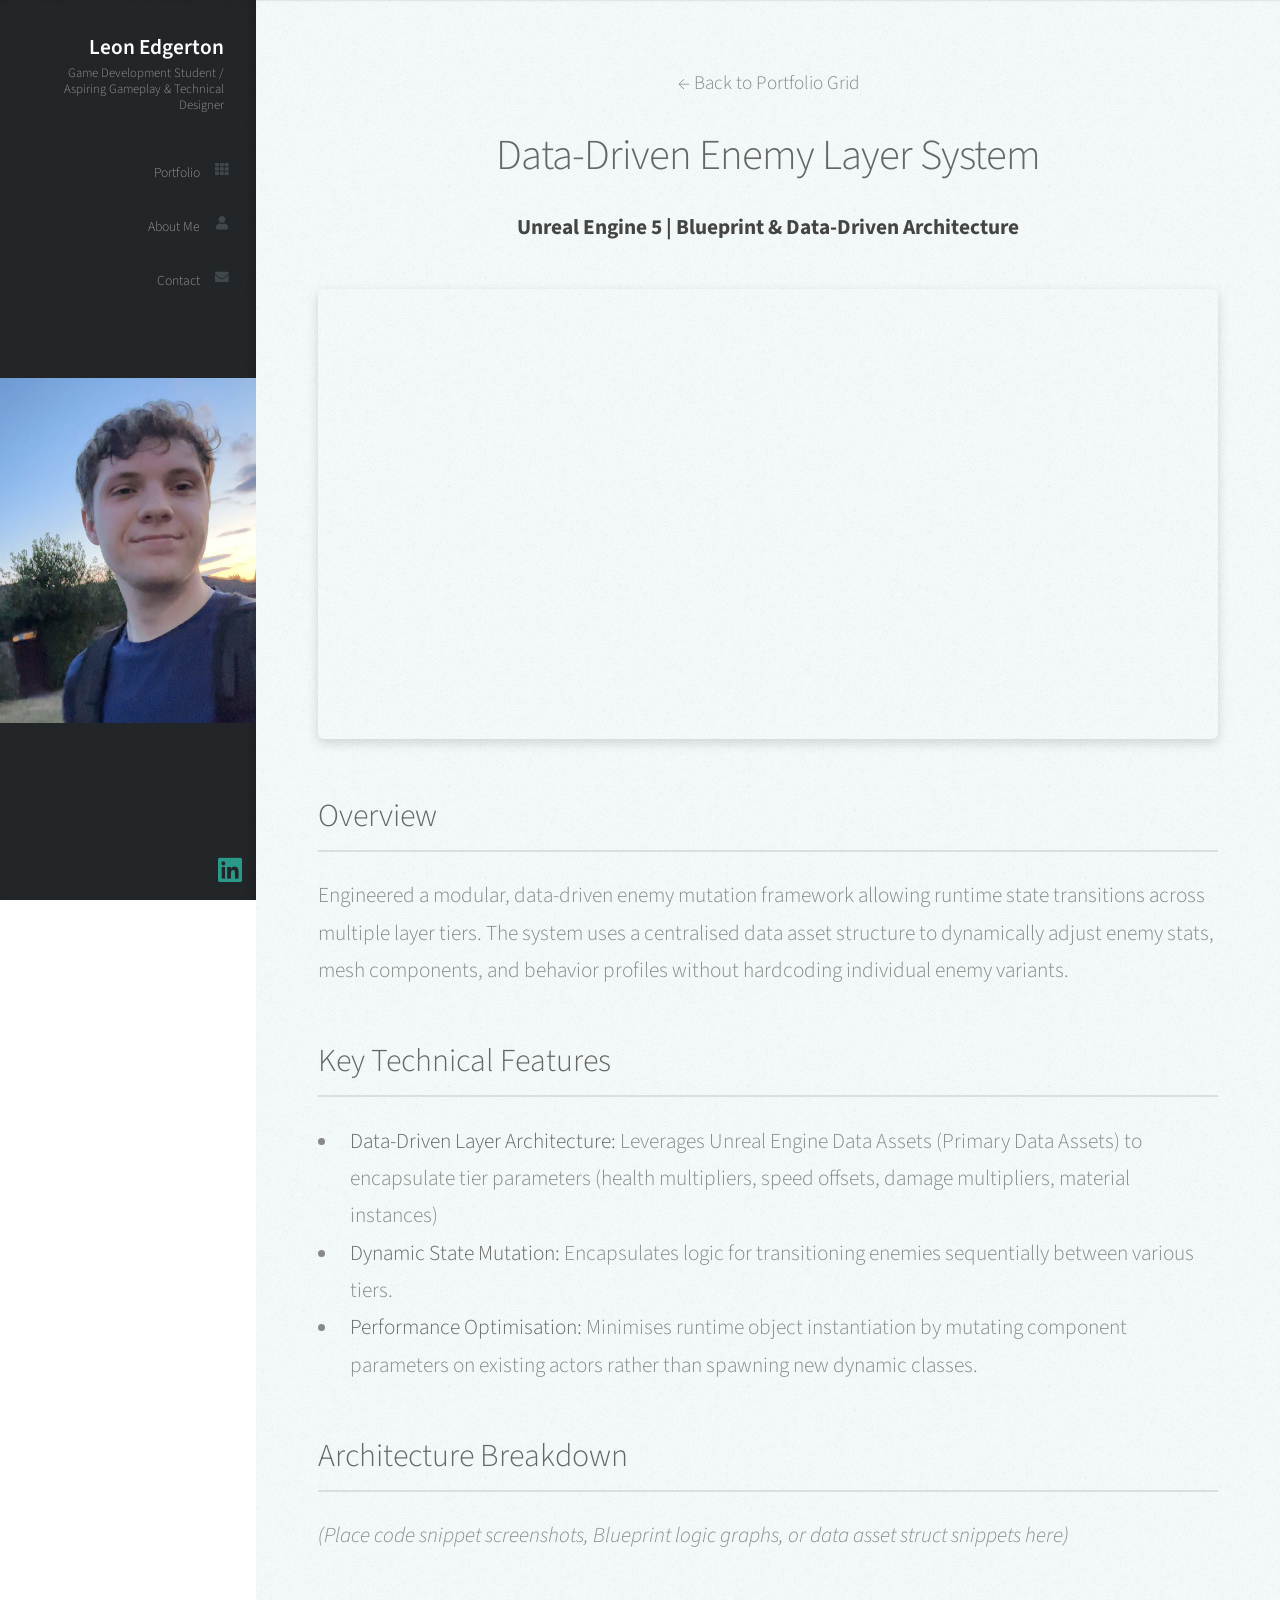
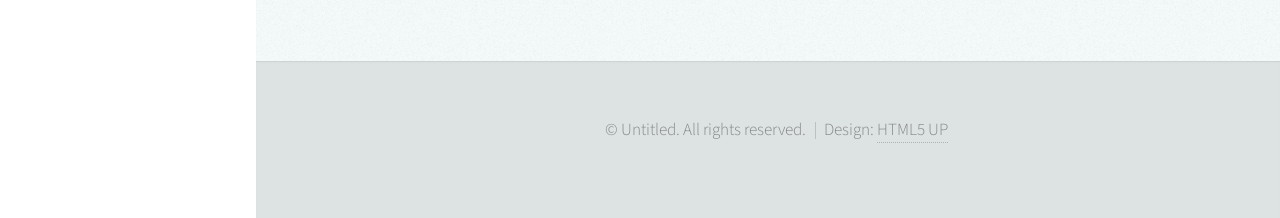
==== enemy-system.html @ e5acfa83 "Added portfolio piece" ====
<!DOCTYPE HTML>
<!-- Prologue by HTML5 UP -->
<html>
	<head>
		<title>Enemy Layer System - Leon Edgerton</title>
		<meta charset="utf-8" />
		<meta name="viewport" content="width=device-width, initial-scale=1, user-scalable=no" />
		<link rel="stylesheet" href="assets/css/main.css" />
	</head>
	<body class="is-preload">

		<!-- Header / Sidebar -->
		<div id="header">
			<div class="top">

				<!-- Logo -->
				<div id="logo">
					<h1 id="title">Leon Edgerton</h1>
					<p>Game Development Student / Aspiring Gameplay & Technical Designer</p>
				</div>

				<!-- Nav -->
				<nav id="nav">
					<ul>
						<li><a href="index.html#portfolio" id="portfolio-link"><span class="icon solid fa-th">Portfolio</span></a></li>
						<li><a href="index.html#about" id="about-link"><span class="icon solid fa-user">About Me</span></a></li>
						<li><a href="index.html#contact" id="contact-link"><span class="icon solid fa-envelope">Contact</span></a></li>
					</ul>
					<div style="text-align: center; margin-top: 70px;">
						<span class="image avatar48">
							<img src="images/pic01.png" alt="" />
						</span>
					</div>
				</nav>

			</div>

			<div class="bottom" style="padding-right: 0.1em !important; padding-bottom: 0.1em !important;">
				<!-- Social Icons -->
				<ul class="icons" style="display: flex !important; justify-content: flex-end !important; align-items: center !important; margin: 0 !important; width: 100% !important;">
					<li><a href="https://www.linkedin.com/in/leon-edgerton-b7a861255/" class="icon brands fa-linkedin" target="_blank" rel="noopener noreferrer" style="font-size: 1.6em !important;">
					<span class="label">LinkedIn</span></a></li>
				</ul>
			</div>
		</div>

		<!-- Main -->
		<div id="main">

			<section class="two" style="padding-top: 3em !important;">
				<div class="container">

					<header>
						<a href="index.html#portfolio" style="border-bottom: none; font-size: 0.9em;">&larr; Back to Portfolio Grid</a>
						<h2 style="margin-top: 0.5em; margin-bottom: 0.2em;">Data-Driven Enemy Layer System</h2>
						<p style="color: #444; font-weight: bold;">Unreal Engine 5 | Blueprint & Data-Driven Architecture</p>
					</header>

					<!-- HERO CLIP / VIDEO SECTION -->
					<div style="width: 100%; max-width: 900px; margin: 0 auto 2.5em auto; border-radius: 6px; overflow: hidden; box-shadow: 0 4px 12px rgba(0,0,0,0.15);">
						<video width="100%" autoplay loop muted playsinline style="display: block;">
							<source src="videos/EnemyLayer.mp4" type="video/mp4">
							Your browser does not support HTML5 video.
						</video>
					</div>

					<!-- TECHNICAL BREAKDOWN GRID -->
					<div style="text-align: left; max-width: 900px; margin: 0 auto;">

						<h3 style="border-bottom: 2px solid #ddd; padding-bottom: 0.3em; margin-bottom: 0.8em;">Overview</h3>
						<p>
							Engineered a modular, data-driven enemy mutation framework allowing runtime state transitions across multiple layer tiers. The system uses a centralised data asset structure to dynamically adjust enemy stats, mesh components, and behavior profiles without hardcoding individual enemy variants.
						</p>

						<h3 style="border-bottom: 2px solid #ddd; padding-bottom: 0.3em; margin-top: 1.5em; margin-bottom: 0.8em;">Key Technical Features</h3>
						<ul>
							<li><strong>Data-Driven Layer Architecture:</strong> Leverages Unreal Engine Data Assets (Primary Data Assets) to encapsulate tier parameters (health multipliers, speed offsets, damage multipliers, material instances)</li>
							<li><strong>Dynamic State Mutation:</strong> Encapsulates logic for transitioning enemies sequentially between various tiers.</li>
							<li><strong>Performance Optimisation:</strong> Minimises runtime object instantiation by mutating component parameters on existing actors rather than spawning new dynamic classes.</li>
						</ul>

						<h3 style="border-bottom: 2px solid #ddd; padding-bottom: 0.3em; margin-top: 1.5em; margin-bottom: 0.8em;">Architecture Breakdown</h3>
						<p>
							<em>(Place code snippet screenshots, Blueprint logic graphs, or data asset struct snippets here)</em>
						</p>

					</div>

				</div>
			</section>

		</div>

		<!-- Footer -->
		<div id="footer">
			<ul class="copyright">
				<li>&copy; Untitled. All rights reserved.</li><li>Design: <a href="http://html5up.net">HTML5 UP</a></li>
			</ul>
		</div>

		<!-- Scripts -->
		<script src="assets/js/jquery.min.js"></script>
		<script src="assets/js/jquery.scrolly.min.js"></script>
		<script src="assets/js/jquery.scrollex.min.js"></script>
		<script src="assets/js/browser.min.js"></script>
		<script src="assets/js/breakpoints.min.js"></script>
		<script src="assets/js/util.js"></script>
		<script src="assets/js/main.js"></script>

	</body>
</html>
---- assets/css/main.css ----
@import url("fontawesome-all.min.css");
@import url("https://fonts.googleapis.com/css?family=Source+Sans+Pro:300,300italic,400,600");

/*
	Prologue by HTML5 UP
	html5up.net | @ajlkn
	Free for personal and commercial use under the CCA 3.0 license (html5up.net/license)
*/

html, body, div, span, applet, object,
iframe, h1, h2, h3, h4, h5, h6, p, blockquote,
pre, a, abbr, acronym, address, big, cite,
code, del, dfn, em, img, ins, kbd, q, s, samp,
small, strike, strong, sub, sup, tt, var, b,
u, i, center, dl, dt, dd, ol, ul, li, fieldset,
form, label, legend, table, caption, tbody,
tfoot, thead, tr, th, td, article, aside,
canvas, details, embed, figure, figcaption,
footer, header, hgroup, menu, nav, output, ruby,
section, summary, time, mark, audio, video {
	margin: 0;
	padding: 0;
	border: 0;
	font-size: 100%;
	font: inherit;
	vertical-align: baseline;}

article, aside, details, figcaption, figure,
footer, header, hgroup, menu, nav, section {
	display: block;}

body {
	line-height: 1;
}

ol, ul {
	list-style: none;
}

blockquote, q {
	quotes: none;
}

	blockquote:before, blockquote:after, q:before, q:after {
		content: '';
		content: none;
	}

table {
	border-collapse: collapse;
	border-spacing: 0;
}

body {
	-webkit-text-size-adjust: none;
}

mark {
	background-color: transparent;
	color: inherit;
}

input::-moz-focus-inner {
	border: 0;
	padding: 0;
}

input, select, textarea {
	-moz-appearance: none;
	-webkit-appearance: none;
	-ms-appearance: none;
	appearance: none;
}

/* Basic */

	html {
		box-sizing: border-box;
	}

	*, *:before, *:after {
		box-sizing: inherit;
	}

	body {
		background: #fff;
		font-family: 'Source Sans Pro', sans-serif;
		font-size: 19pt;
		font-weight: 300;
		line-height: 1.75em;
		color: #888;
	}

		body.is-preload *, body.is-preload *:before, body.is-preload *:after {
			-moz-animation: none !important;
			-webkit-animation: none !important;
			-ms-animation: none !important;
			animation: none !important;
			-moz-transition: none !important;
			-webkit-transition: none !important;
			-ms-transition: none !important;
			transition: none !important;
		}

	input, textarea, select {
		font-family: 'Source Sans Pro', sans-serif;
		font-size: 19pt;
		font-weight: 300;
		line-height: 1.75em;
		color: #888;
	}

	h1, h2, h3, h4, h5, h6 {
		font-weight: 300;
		color: #666;
		line-height: 1.5em;
	}

	h1 a, h2 a, h3 a, h4 a, h5 a, h6 a {
		color: inherit;
		text-decoration: none;
	}

		h1 a strong, h2 a strong, h3 a strong, h4 a strong, h5 a strong, h6 a strong {
			color: #333;
		}

	h2 {
		font-size: 2em;
		letter-spacing: -1px;
	}

		h2.alt {
			color: #888;
		}

			h2.alt strong {
				color: #666;
			}

	h3 {
		font-size: 1.5em;
	}

	header {
		margin: 0 0 2em 0;
	}

		header > p {
			margin: 1em 0 0 0;
		}

	footer {
		margin: 2em 0 0 0;
	}

	strong, b {
		font-weight: 300;
		color: #666;
	}

	em, i {
		font-style: italic;
	}

	a {
		text-decoration: none;
		color: inherit;
		border-bottom: dotted 1px rgba(128, 128, 128, 0.5);
		-moz-transition: color 0.35s ease-in-out, border-bottom-color 0.35s ease-in-out;
		-webkit-transition: color 0.35s ease-in-out, border-bottom-color 0.35s ease-in-out;
		-ms-transition: color 0.35s ease-in-out, border-bottom-color 0.35s ease-in-out;
		transition: color 0.35s ease-in-out, border-bottom-color 0.35s ease-in-out;
		outline: 0;
	}

		a:hover {
			color: #E27689;
			border-bottom-color: rgba(255, 255, 255, 0);
		}

	sub {
		position: relative;
		top: 0.5em;
		font-size: 0.8em;
	}

	sup {
		position: relative;
		top: -0.5em;
		font-size: 0.8em;
	}

	hr {
		border: 0;
		border-top: solid 1px #ddd;
	}

	blockquote {
		border-left: solid 0.5em #ddd;
		padding: 1em 0 1em 2em;
		font-style: italic;
	}

	p, ul, ol, dl, table {
		margin-bottom: 2em;
	}

	br.clear {
		clear: both;
	}

/* Container */

	.container {
		margin: 0 auto;
		max-width: 100%;
		width: 1400px;
	}

		@media screen and (min-width: 961px) and (max-width: 1880px) {

			.container {
				width: 1200px;
			}

		}

		@media screen and (min-width: 961px) and (max-width: 1620px) {

			.container {
				width: 960px;
			}

		}

		@media screen and (min-width: 961px) and (max-width: 1320px) {

			.container {
				width: 100%;
			}

		}

		@media screen and (max-width: 960px) {

			.container {
				width: 100%;
			}

		}

		@media screen and (max-width: 736px) {

			.container {
				width: 100%;
			}

		}

/* Row */

	.row {
		display: flex;
		flex-wrap: wrap;
		box-sizing: border-box;
		align-items: stretch;
	}

		.row > * {
			box-sizing: border-box;
		}

		.row.gtr-uniform > * > :last-child {
			margin-bottom: 0;
		}

		.row.aln-left {
			justify-content: flex-start;
		}

		.row.aln-center {
			justify-content: center;
		}

		.row.aln-right {
			justify-content: flex-end;
		}

		.row.aln-top {
			align-items: flex-start;
		}

		.row.aln-middle {
			align-items: center;
		}

		.row.aln-bottom {
			align-items: flex-end;
		}

		.row > .imp {
			order: -1;
		}

		.row > .col-1 {
			width: 8.33333%;
		}

		.row > .off-1 {
			margin-left: 8.33333%;
		}

		.row > .col-2 {
			width: 16.66667%;
		}

		.row > .off-2 {
			margin-left: 16.66667%;
		}

		.row > .col-3 {
			width: 25%;
		}

		.row > .off-3 {
			margin-left: 25%;
		}

		.row > .col-4 {
			width: 33.33333%;
		}

		.row > .off-4 {
			margin-left: 33.33333%;
		}

		.row > .col-5 {
			width: 41.66667%;
		}

		.row > .off-5 {
			margin-left: 41.66667%;
		}

		.row > .col-6 {
			width: 50%;
		}

		.row > .off-6 {
			margin-left: 50%;
		}

		.row > .col-7 {
			width: 58.33333%;
		}

		.row > .off-7 {
			margin-left: 58.33333%;
		}

		.row > .col-8 {
			width: 66.66667%;
		}

		.row > .off-8 {
			margin-left: 66.66667%;
		}

		.row > .col-9 {
			width: 75%;
		}

		.row > .off-9 {
			margin-left: 75%;
		}

		.row > .col-10 {
			width: 83.33333%;
		}

		.row > .off-10 {
			margin-left: 83.33333%;
		}

		.row > .col-11 {
			width: 91.66667%;
		}

		.row > .off-11 {
			margin-left: 91.66667%;
		}

		.row > .col-12 {
			width: 100%;
		}

		.row > .off-12 {
			margin-left: 100%;
		}

		.row.gtr-0 {
			margin-top: 0px;
			margin-left: 0px;
		}

			.row.gtr-0 > * {
				padding: 0px 0 0 0px;
			}

			.row.gtr-0.gtr-uniform {
				margin-top: 0px;
			}

				.row.gtr-0.gtr-uniform > * {
					padding-top: 0px;
				}

		.row.gtr-25 {
			margin-top: -10px;
			margin-left: -10px;
		}

			.row.gtr-25 > * {
				padding: 10px 0 0 10px;
			}

			.row.gtr-25.gtr-uniform {
				margin-top: -10px;
			}

				.row.gtr-25.gtr-uniform > * {
					padding-top: 10px;
				}

		.row.gtr-50 {
			margin-top: -20px;
			margin-left: -20px;
		}

			.row.gtr-50 > * {
				padding: 20px 0 0 20px;
			}

			.row.gtr-50.gtr-uniform {
				margin-top: -20px;
			}

				.row.gtr-50.gtr-uniform > * {
					padding-top: 20px;
				}

		.row {
			margin-top: -40px;
			margin-left: -40px;
		}

			.row > * {
				padding: 40px 0 0 40px;
			}

			.row.gtr-uniform {
				margin-top: -40px;
			}

				.row.gtr-uniform > * {
					padding-top: 40px;
				}

		.row.gtr-150 {
			margin-top: -60px;
			margin-left: -60px;
		}

			.row.gtr-150 > * {
				padding: 60px 0 0 60px;
			}

			.row.gtr-150.gtr-uniform {
				margin-top: -60px;
			}

				.row.gtr-150.gtr-uniform > * {
					padding-top: 60px;
				}

		.row.gtr-200 {
			margin-top: -80px;
			margin-left: -80px;
		}

			.row.gtr-200 > * {
				padding: 80px 0 0 80px;
			}

			.row.gtr-200.gtr-uniform {
				margin-top: -80px;
			}

				.row.gtr-200.gtr-uniform > * {
					padding-top: 80px;
				}

		@media screen and (min-width: 961px) and (max-width: 1880px) {

			.row {
				display: flex;
				flex-wrap: wrap;
				box-sizing: border-box;
				align-items: stretch;
			}

				.row > * {
					box-sizing: border-box;
				}

				.row.gtr-uniform > * > :last-child {
					margin-bottom: 0;
				}

				.row.aln-left {
					justify-content: flex-start;
				}

				.row.aln-center {
					justify-content: center;
				}

				.row.aln-right {
					justify-content: flex-end;
				}

				.row.aln-top {
					align-items: flex-start;
				}

				.row.aln-middle {
					align-items: center;
				}

				.row.aln-bottom {
					align-items: flex-end;
				}

				.row > .imp-wide {
					order: -1;
				}

				.row > .col-1-wide {
					width: 8.33333%;
				}

				.row > .off-1-wide {
					margin-left: 8.33333%;
				}

				.row > .col-2-wide {
					width: 16.66667%;
				}

				.row > .off-2-wide {
					margin-left: 16.66667%;
				}

				.row > .col-3-wide {
					width: 25%;
				}

				.row > .off-3-wide {
					margin-left: 25%;
				}

				.row > .col-4-wide {
					width: 33.33333%;
				}

				.row > .off-4-wide {
					margin-left: 33.33333%;
				}

				.row > .col-5-wide {
					width: 41.66667%;
				}

				.row > .off-5-wide {
					margin-left: 41.66667%;
				}

				.row > .col-6-wide {
					width: 50%;
				}

				.row > .off-6-wide {
					margin-left: 50%;
				}

				.row > .col-7-wide {
					width: 58.33333%;
				}

				.row > .off-7-wide {
					margin-left: 58.33333%;
				}

				.row > .col-8-wide {
					width: 66.66667%;
				}

				.row > .off-8-wide {
					margin-left: 66.66667%;
				}

				.row > .col-9-wide {
					width: 75%;
				}

				.row > .off-9-wide {
					margin-left: 75%;
				}

				.row > .col-10-wide {
					width: 83.33333%;
				}

				.row > .off-10-wide {
					margin-left: 83.33333%;
				}

				.row > .col-11-wide {
					width: 91.66667%;
				}

				.row > .off-11-wide {
					margin-left: 91.66667%;
				}

				.row > .col-12-wide {
					width: 100%;
				}

				.row > .off-12-wide {
					margin-left: 100%;
				}

				.row.gtr-0 {
					margin-top: 0px;
					margin-left: 0px;
				}

					.row.gtr-0 > * {
						padding: 0px 0 0 0px;
					}

					.row.gtr-0.gtr-uniform {
						margin-top: 0px;
					}

						.row.gtr-0.gtr-uniform > * {
							padding-top: 0px;
						}

				.row.gtr-25 {
					margin-top: -10px;
					margin-left: -10px;
				}

					.row.gtr-25 > * {
						padding: 10px 0 0 10px;
					}

					.row.gtr-25.gtr-uniform {
						margin-top: -10px;
					}

						.row.gtr-25.gtr-uniform > * {
							padding-top: 10px;
						}

				.row.gtr-50 {
					margin-top: -20px;
					margin-left: -20px;
				}

					.row.gtr-50 > * {
						padding: 20px 0 0 20px;
					}

					.row.gtr-50.gtr-uniform {
						margin-top: -20px;
					}

						.row.gtr-50.gtr-uniform > * {
							padding-top: 20px;
						}

				.row {
					margin-top: -40px;
					margin-left: -40px;
				}

					.row > * {
						padding: 40px 0 0 40px;
					}

					.row.gtr-uniform {
						margin-top: -40px;
					}

						.row.gtr-uniform > * {
							padding-top: 40px;
						}

				.row.gtr-150 {
					margin-top: -60px;
					margin-left: -60px;
				}

					.row.gtr-150 > * {
						padding: 60px 0 0 60px;
					}

					.row.gtr-150.gtr-uniform {
						margin-top: -60px;
					}

						.row.gtr-150.gtr-uniform > * {
							padding-top: 60px;
						}

				.row.gtr-200 {
					margin-top: -80px;
					margin-left: -80px;
				}

					.row.gtr-200 > * {
						padding: 80px 0 0 80px;
					}

					.row.gtr-200.gtr-uniform {
						margin-top: -80px;
					}

						.row.gtr-200.gtr-uniform > * {
							padding-top: 80px;
						}

		}

		@media screen and (min-width: 961px) and (max-width: 1620px) {

			.row {
				display: flex;
				flex-wrap: wrap;
				box-sizing: border-box;
				align-items: stretch;
			}

				.row > * {
					box-sizing: border-box;
				}

				.row.gtr-uniform > * > :last-child {
					margin-bottom: 0;
				}

				.row.aln-left {
					justify-content: flex-start;
				}

				.row.aln-center {
					justify-content: center;
				}

				.row.aln-right {
					justify-content: flex-end;
				}

				.row.aln-top {
					align-items: flex-start;
				}

				.row.aln-middle {
					align-items: center;
				}

				.row.aln-bottom {
					align-items: flex-end;
				}

				.row > .imp-normal {
					order: -1;
				}

				.row > .col-1-normal {
					width: 8.33333%;
				}

				.row > .off-1-normal {
					margin-left: 8.33333%;
				}

				.row > .col-2-normal {
					width: 16.66667%;
				}

				.row > .off-2-normal {
					margin-left: 16.66667%;
				}

				.row > .col-3-normal {
					width: 25%;
				}

				.row > .off-3-normal {
					margin-left: 25%;
				}

				.row > .col-4-normal {
					width: 33.33333%;
				}

				.row > .off-4-normal {
					margin-left: 33.33333%;
				}

				.row > .col-5-normal {
					width: 41.66667%;
				}

				.row > .off-5-normal {
					margin-left: 41.66667%;
				}

				.row > .col-6-normal {
					width: 50%;
				}

				.row > .off-6-normal {
					margin-left: 50%;
				}

				.row > .col-7-normal {
					width: 58.33333%;
				}

				.row > .off-7-normal {
					margin-left: 58.33333%;
				}

				.row > .col-8-normal {
					width: 66.66667%;
				}

				.row > .off-8-normal {
					margin-left: 66.66667%;
				}

				.row > .col-9-normal {
					width: 75%;
				}

				.row > .off-9-normal {
					margin-left: 75%;
				}

				.row > .col-10-normal {
					width: 83.33333%;
				}

				.row > .off-10-normal {
					margin-left: 83.33333%;
				}

				.row > .col-11-normal {
					width: 91.66667%;
				}

				.row > .off-11-normal {
					margin-left: 91.66667%;
				}

				.row > .col-12-normal {
					width: 100%;
				}

				.row > .off-12-normal {
					margin-left: 100%;
				}

				.row.gtr-0 {
					margin-top: 0px;
					margin-left: 0px;
				}

					.row.gtr-0 > * {
						padding: 0px 0 0 0px;
					}

					.row.gtr-0.gtr-uniform {
						margin-top: 0px;
					}

						.row.gtr-0.gtr-uniform > * {
							padding-top: 0px;
						}

				.row.gtr-25 {
					margin-top: -10px;
					margin-left: -10px;
				}

					.row.gtr-25 > * {
						padding: 10px 0 0 10px;
					}

					.row.gtr-25.gtr-uniform {
						margin-top: -10px;
					}

						.row.gtr-25.gtr-uniform > * {
							padding-top: 10px;
						}

				.row.gtr-50 {
					margin-top: -20px;
					margin-left: -20px;
				}

					.row.gtr-50 > * {
						padding: 20px 0 0 20px;
					}

					.row.gtr-50.gtr-uniform {
						margin-top: -20px;
					}

						.row.gtr-50.gtr-uniform > * {
							padding-top: 20px;
						}

				.row {
					margin-top: -40px;
					margin-left: -40px;
				}

					.row > * {
						padding: 40px 0 0 40px;
					}

					.row.gtr-uniform {
						margin-top: -40px;
					}

						.row.gtr-uniform > * {
							padding-top: 40px;
						}

				.row.gtr-150 {
					margin-top: -60px;
					margin-left: -60px;
				}

					.row.gtr-150 > * {
						padding: 60px 0 0 60px;
					}

					.row.gtr-150.gtr-uniform {
						margin-top: -60px;
					}

						.row.gtr-150.gtr-uniform > * {
							padding-top: 60px;
						}

				.row.gtr-200 {
					margin-top: -80px;
					margin-left: -80px;
				}

					.row.gtr-200 > * {
						padding: 80px 0 0 80px;
					}

					.row.gtr-200.gtr-uniform {
						margin-top: -80px;
					}

						.row.gtr-200.gtr-uniform > * {
							padding-top: 80px;
						}

		}

		@media screen and (min-width: 961px) and (max-width: 1320px) {

			.row {
				display: flex;
				flex-wrap: wrap;
				box-sizing: border-box;
				align-items: stretch;
			}

				.row > * {
					box-sizing: border-box;
				}

				.row.gtr-uniform > * > :last-child {
					margin-bottom: 0;
				}

				.row.aln-left {
					justify-content: flex-start;
				}

				.row.aln-center {
					justify-content: center;
				}

				.row.aln-right {
					justify-content: flex-end;
				}

				.row.aln-top {
					align-items: flex-start;
				}

				.row.aln-middle {
					align-items: center;
				}

				.row.aln-bottom {
					align-items: flex-end;
				}

				.row > .imp-narrow {
					order: -1;
				}

				.row > .col-1-narrow {
					width: 8.33333%;
				}

				.row > .off-1-narrow {
					margin-left: 8.33333%;
				}

				.row > .col-2-narrow {
					width: 16.66667%;
				}

				.row > .off-2-narrow {
					margin-left: 16.66667%;
				}

				.row > .col-3-narrow {
					width: 25%;
				}

				.row > .off-3-narrow {
					margin-left: 25%;
				}

				.row > .col-4-narrow {
					width: 33.33333%;
				}

				.row > .off-4-narrow {
					margin-left: 33.33333%;
				}

				.row > .col-5-narrow {
					width: 41.66667%;
				}

				.row > .off-5-narrow {
					margin-left: 41.66667%;
				}

				.row > .col-6-narrow {
					width: 50%;
				}

				.row > .off-6-narrow {
					margin-left: 50%;
				}

				.row > .col-7-narrow {
					width: 58.33333%;
				}

				.row > .off-7-narrow {
					margin-left: 58.33333%;
				}

				.row > .col-8-narrow {
					width: 66.66667%;
				}

				.row > .off-8-narrow {
					margin-left: 66.66667%;
				}

				.row > .col-9-narrow {
					width: 75%;
				}

				.row > .off-9-narrow {
					margin-left: 75%;
				}

				.row > .col-10-narrow {
					width: 83.33333%;
				}

				.row > .off-10-narrow {
					margin-left: 83.33333%;
				}

				.row > .col-11-narrow {
					width: 91.66667%;
				}

				.row > .off-11-narrow {
					margin-left: 91.66667%;
				}

				.row > .col-12-narrow {
					width: 100%;
				}

				.row > .off-12-narrow {
					margin-left: 100%;
				}

				.row.gtr-0 {
					margin-top: 0px;
					margin-left: 0px;
				}

					.row.gtr-0 > * {
						padding: 0px 0 0 0px;
					}

					.row.gtr-0.gtr-uniform {
						margin-top: 0px;
					}

						.row.gtr-0.gtr-uniform > * {
							padding-top: 0px;
						}

				.row.gtr-25 {
					margin-top: -5px;
					margin-left: -5px;
				}

					.row.gtr-25 > * {
						padding: 5px 0 0 5px;
					}

					.row.gtr-25.gtr-uniform {
						margin-top: -5px;
					}

						.row.gtr-25.gtr-uniform > * {
							padding-top: 5px;
						}

				.row.gtr-50 {
					margin-top: -10px;
					margin-left: -10px;
				}

					.row.gtr-50 > * {
						padding: 10px 0 0 10px;
					}

					.row.gtr-50.gtr-uniform {
						margin-top: -10px;
					}

						.row.gtr-50.gtr-uniform > * {
							padding-top: 10px;
						}

				.row {
					margin-top: -20px;
					margin-left: -20px;
				}

					.row > * {
						padding: 20px 0 0 20px;
					}

					.row.gtr-uniform {
						margin-top: -20px;
					}

						.row.gtr-uniform > * {
							padding-top: 20px;
						}

				.row.gtr-150 {
					margin-top: -30px;
					margin-left: -30px;
				}

					.row.gtr-150 > * {
						padding: 30px 0 0 30px;
					}

					.row.gtr-150.gtr-uniform {
						margin-top: -30px;
					}

						.row.gtr-150.gtr-uniform > * {
							padding-top: 30px;
						}

				.row.gtr-200 {
					margin-top: -40px;
					margin-left: -40px;
				}

					.row.gtr-200 > * {
						padding: 40px 0 0 40px;
					}

					.row.gtr-200.gtr-uniform {
						margin-top: -40px;
					}

						.row.gtr-200.gtr-uniform > * {
							padding-top: 40px;
						}

		}

		@media screen and (max-width: 960px) {

			.row {
				display: flex;
				flex-wrap: wrap;
				box-sizing: border-box;
				align-items: stretch;
			}

				.row > * {
					box-sizing: border-box;
				}

				.row.gtr-uniform > * > :last-child {
					margin-bottom: 0;
				}

				.row.aln-left {
					justify-content: flex-start;
				}

				.row.aln-center {
					justify-content: center;
				}

				.row.aln-right {
					justify-content: flex-end;
				}

				.row.aln-top {
					align-items: flex-start;
				}

				.row.aln-middle {
					align-items: center;
				}

				.row.aln-bottom {
					align-items: flex-end;
				}

				.row > .imp-narrower {
					order: -1;
				}

				.row > .col-1-narrower {
					width: 8.33333%;
				}

				.row > .off-1-narrower {
					margin-left: 8.33333%;
				}

				.row > .col-2-narrower {
					width: 16.66667%;
				}

				.row > .off-2-narrower {
					margin-left: 16.66667%;
				}

				.row > .col-3-narrower {
					width: 25%;
				}

				.row > .off-3-narrower {
					margin-left: 25%;
				}

				.row > .col-4-narrower {
					width: 33.33333%;
				}

				.row > .off-4-narrower {
					margin-left: 33.33333%;
				}

				.row > .col-5-narrower {
					width: 41.66667%;
				}

				.row > .off-5-narrower {
					margin-left: 41.66667%;
				}

				.row > .col-6-narrower {
					width: 50%;
				}

				.row > .off-6-narrower {
					margin-left: 50%;
				}

				.row > .col-7-narrower {
					width: 58.33333%;
				}

				.row > .off-7-narrower {
					margin-left: 58.33333%;
				}

				.row > .col-8-narrower {
					width: 66.66667%;
				}

				.row > .off-8-narrower {
					margin-left: 66.66667%;
				}

				.row > .col-9-narrower {
					width: 75%;
				}

				.row > .off-9-narrower {
					margin-left: 75%;
				}

				.row > .col-10-narrower {
					width: 83.33333%;
				}

				.row > .off-10-narrower {
					margin-left: 83.33333%;
				}

				.row > .col-11-narrower {
					width: 91.66667%;
				}

				.row > .off-11-narrower {
					margin-left: 91.66667%;
				}

				.row > .col-12-narrower {
					width: 100%;
				}

				.row > .off-12-narrower {
					margin-left: 100%;
				}

				.row.gtr-0 {
					margin-top: 0px;
					margin-left: 0px;
				}

					.row.gtr-0 > * {
						padding: 0px 0 0 0px;
					}

					.row.gtr-0.gtr-uniform {
						margin-top: 0px;
					}

						.row.gtr-0.gtr-uniform > * {
							padding-top: 0px;
						}

				.row.gtr-25 {
					margin-top: -5px;
					margin-left: -5px;
				}

					.row.gtr-25 > * {
						padding: 5px 0 0 5px;
					}

					.row.gtr-25.gtr-uniform {
						margin-top: -5px;
					}

						.row.gtr-25.gtr-uniform > * {
							padding-top: 5px;
						}

				.row.gtr-50 {
					margin-top: -10px;
					margin-left: -10px;
				}

					.row.gtr-50 > * {
						padding: 10px 0 0 10px;
					}

					.row.gtr-50.gtr-uniform {
						margin-top: -10px;
					}

						.row.gtr-50.gtr-uniform > * {
							padding-top: 10px;
						}

				.row {
					margin-top: -20px;
					margin-left: -20px;
				}

					.row > * {
						padding: 20px 0 0 20px;
					}

					.row.gtr-uniform {
						margin-top: -20px;
					}

						.row.gtr-uniform > * {
							padding-top: 20px;
						}

				.row.gtr-150 {
					margin-top: -30px;
					margin-left: -30px;
				}

					.row.gtr-150 > * {
						padding: 30px 0 0 30px;
					}

					.row.gtr-150.gtr-uniform {
						margin-top: -30px;
					}

						.row.gtr-150.gtr-uniform > * {
							padding-top: 30px;
						}

				.row.gtr-200 {
					margin-top: -40px;
					margin-left: -40px;
				}

					.row.gtr-200 > * {
						padding: 40px 0 0 40px;
					}

					.row.gtr-200.gtr-uniform {
						margin-top: -40px;
					}

						.row.gtr-200.gtr-uniform > * {
							padding-top: 40px;
						}

		}

		@media screen and (max-width: 736px) {

			.row {
				display: flex;
				flex-wrap: wrap;
				box-sizing: border-box;
				align-items: stretch;
			}

				.row > * {
					box-sizing: border-box;
				}

				.row.gtr-uniform > * > :last-child {
					margin-bottom: 0;
				}

				.row.aln-left {
					justify-content: flex-start;
				}

				.row.aln-center {
					justify-content: center;
				}

				.row.aln-right {
					justify-content: flex-end;
				}

				.row.aln-top {
					align-items: flex-start;
				}

				.row.aln-middle {
					align-items: center;
				}

				.row.aln-bottom {
					align-items: flex-end;
				}

				.row > .imp-mobile {
					order: -1;
				}

				.row > .col-1-mobile {
					width: 8.33333%;
				}

				.row > .off-1-mobile {
					margin-left: 8.33333%;
				}

				.row > .col-2-mobile {
					width: 16.66667%;
				}

				.row > .off-2-mobile {
					margin-left: 16.66667%;
				}

				.row > .col-3-mobile {
					width: 25%;
				}

				.row > .off-3-mobile {
					margin-left: 25%;
				}

				.row > .col-4-mobile {
					width: 33.33333%;
				}

				.row > .off-4-mobile {
					margin-left: 33.33333%;
				}

				.row > .col-5-mobile {
					width: 41.66667%;
				}

				.row > .off-5-mobile {
					margin-left: 41.66667%;
				}

				.row > .col-6-mobile {
					width: 50%;
				}

				.row > .off-6-mobile {
					margin-left: 50%;
				}

				.row > .col-7-mobile {
					width: 58.33333%;
				}

				.row > .off-7-mobile {
					margin-left: 58.33333%;
				}

				.row > .col-8-mobile {
					width: 66.66667%;
				}

				.row > .off-8-mobile {
					margin-left: 66.66667%;
				}

				.row > .col-9-mobile {
					width: 75%;
				}

				.row > .off-9-mobile {
					margin-left: 75%;
				}

				.row > .col-10-mobile {
					width: 83.33333%;
				}

				.row > .off-10-mobile {
					margin-left: 83.33333%;
				}

				.row > .col-11-mobile {
					width: 91.66667%;
				}

				.row > .off-11-mobile {
					margin-left: 91.66667%;
				}

				.row > .col-12-mobile {
					width: 100%;
				}

				.row > .off-12-mobile {
					margin-left: 100%;
				}

				.row.gtr-0 {
					margin-top: 0px;
					margin-left: 0px;
				}

					.row.gtr-0 > * {
						padding: 0px 0 0 0px;
					}

					.row.gtr-0.gtr-uniform {
						margin-top: 0px;
					}

						.row.gtr-0.gtr-uniform > * {
							padding-top: 0px;
						}

				.row.gtr-25 {
					margin-top: -5px;
					margin-left: -5px;
				}

					.row.gtr-25 > * {
						padding: 5px 0 0 5px;
					}

					.row.gtr-25.gtr-uniform {
						margin-top: -5px;
					}

						.row.gtr-25.gtr-uniform > * {
							padding-top: 5px;
						}

				.row.gtr-50 {
					margin-top: -10px;
					margin-left: -10px;
				}

					.row.gtr-50 > * {
						padding: 10px 0 0 10px;
					}

					.row.gtr-50.gtr-uniform {
						margin-top: -10px;
					}

						.row.gtr-50.gtr-uniform > * {
							padding-top: 10px;
						}

				.row {
					margin-top: -20px;
					margin-left: -20px;
				}

					.row > * {
						padding: 20px 0 0 20px;
					}

					.row.gtr-uniform {
						margin-top: -20px;
					}

						.row.gtr-uniform > * {
							padding-top: 20px;
						}

				.row.gtr-150 {
					margin-top: -30px;
					margin-left: -30px;
				}

					.row.gtr-150 > * {
						padding: 30px 0 0 30px;
					}

					.row.gtr-150.gtr-uniform {
						margin-top: -30px;
					}

						.row.gtr-150.gtr-uniform > * {
							padding-top: 30px;
						}

				.row.gtr-200 {
					margin-top: -40px;
					margin-left: -40px;
				}

					.row.gtr-200 > * {
						padding: 40px 0 0 40px;
					}

					.row.gtr-200.gtr-uniform {
						margin-top: -40px;
					}

						.row.gtr-200.gtr-uniform > * {
							padding-top: 40px;
						}

		}

/* Sections/Article */

	section, article {
		margin-bottom: 3em;
	}

		section > :last-child,
		section > .container, section:last-child, article > :last-child,
		article > .container, article:last-child {
			margin-bottom: 0;
		}

		.row > section, .row > article {
			margin-bottom: 0;
		}

/* Image */

	.image {
		display: inline-block;
		border: 0;
	}

		.image img {
			display: block;
			width: 100%;
		}

		.image.avatar48 {
			width: 300px;
			height: 345px;
			background: #f00;
		}

			.image.avatar48 img {
				width: 300px;
				height: 345px;
			}

		.image.fit {
			display: block;
			width: 100%;
		}

		.image.featured {
			display: block;
			width: 100%;
			margin: 0 0 2em 0;
		}

		.image.left {
			float: left;
			margin: 0 2em 2em 0;
		}

		.image.centered {
			display: block;
			margin: 0 0 2em 0;
		}

			.image.centered img {
				margin: 0 auto;
				width: auto;
			}

/* List */

	ul {
		list-style: disc;
		padding-left: 1em;
	}

		ul li {
			padding-left: 0.5em;
		}

	ol {
		list-style: decimal;
		padding-left: 1.25em;
	}

		ol li {
			padding-left: 0.25em;
		}

/* Icons */

	ul.icons {
		cursor: default;
		list-style: none;
		padding-left: 0;
	}

		ul.icons li {
			display: inline-block;
			padding-left: 0;
		}

		ul.icons a {
			display: inline-block;
			width: 2em;
			height: 2em;
			line-height: 2em;
			text-align: center;
			border: 0;
		}

/* Form */

	form label {
		display: block;
		text-align: left;
		margin-bottom: 0.5em;
	}

	form input[type="text"],
	form input[type="email"],
	form input[type="password"],
	form select,
	form textarea {
		position: relative;
		-webkit-appearance: none;
		display: block;
		border: 0;
		outline: 0;
		background: #fff;
		background: rgba(255, 255, 255, 0.75);
		width: 100%;
		border-radius: 0.35em;
		padding: 0.75em 1em 0.75em 1em;
		box-shadow: inset 0 0.1em 0.1em 0 rgba(0, 0, 0, 0.05);
		border: solid 1px rgba(0, 0, 0, 0.15);
		-moz-transition: all 0.35s ease-in-out;
		-webkit-transition: all 0.35s ease-in-out;
		-ms-transition: all 0.35s ease-in-out;
		transition: all 0.35s ease-in-out;
	}

		form input[type="text"]:focus,
		form input[type="email"]:focus,
		form input[type="password"]:focus,
		form select:focus,
		form textarea:focus {
			box-shadow: 0 0 2px 1px #8ebebc;
			background: #fff;
		}

	form input[type="text"],
	form input[type="email"],
	form input[type="password"],
	form select {
		line-height: 1.25em;
	}

	form textarea {
		min-height: 14em;
	}

	form ::-webkit-input-placeholder {
		color: #555 !important;
	}

	form :-moz-placeholder {
		color: #555 !important;
	}

	form ::-moz-placeholder {
		color: #555 !important;
	}

	form :-ms-input-placeholder {
		color: #555 !important;
	}

	form ::-moz-focus-inner {
		border: 0;
	}

/* Table */

	table {
		width: 100%;
		text-align: left;
	}

		table tbody tr:nth-child(2n+2) {
			background: #f4f4f4;
		}

		table td {
			padding: 0.5em 1em 0.5em 1em;
		}

		table th {
			text-align: left;
			padding: 0.5em 1em 0.5em 1em;
			color: #fff;
			background: #222729 url("images/overlay.png");
		}

		table thead {
			background: #444;
			color: #fff;
		}

		table tfoot {
			background: #eee;
		}

/* Button */

	input[type="button"],
	input[type="submit"],
	input[type="reset"],
	button,
	.button {
		position: relative;
		display: inline-block;
		border-radius: 0.35em;
		color: #fff !important;
		text-decoration: none;
		padding: 0.75em 2.5em 0.75em 2.5em;
		background-color: #8ebebc;
		border: 0;
		cursor: pointer;
		background-image: -moz-linear-gradient(top, rgba(0, 0, 0, 0), rgba(0, 0, 0, 0.15)), url("images/overlay.png");
		background-image: -webkit-linear-gradient(top, rgba(0, 0, 0, 0), rgba(0, 0, 0, 0.15)), url("images/overlay.png");
		background-image: -ms-linear-gradient(top, rgba(0, 0, 0, 0), rgba(0, 0, 0, 0.15)), url("images/overlay.png");
		background-image: linear-gradient(top, rgba(0, 0, 0, 0), rgba(0, 0, 0, 0.15)), url("images/overlay.png");
		-moz-transition: background-color 0.35s ease-in-out;
		-webkit-transition: background-color 0.35s ease-in-out;
		-ms-transition: background-color 0.35s ease-in-out;
		transition: background-color 0.35s ease-in-out;
	}

		input[type="button"]:hover,
		input[type="submit"]:hover,
		input[type="reset"]:hover,
		button:hover,
		.button:hover {
			background-color: #9ececc;
		}

		input[type="button"]:active,
		input[type="submit"]:active,
		input[type="reset"]:active,
		button:active,
		.button:active {
			background-color: #7eaeac;
		}

/* Item */

	.item {
		box-shadow: 0 0.05em 0.15em 0 rgba(0, 0, 0, 0.05);
		margin-bottom: 40px;
	}

		.item header {
			background: #fff;
			margin: 0;
			padding: 1em 0 1em 0;
			font-size: 0.8em;
		}

			.item header h3 {
				font-size: 1em;
			}

/* Icons */

	.icon {
		text-decoration: none;
		text-decoration: none;
	}

		.icon:before {
			-moz-osx-font-smoothing: grayscale;
			-webkit-font-smoothing: antialiased;
			display: inline-block;
			font-style: normal;
			font-variant: normal;
			text-rendering: auto;
			line-height: 1;
			text-transform: none !important;
			font-family: 'Font Awesome 5 Free';
			font-weight: 400;
		}

		.icon:before {
			line-height: inherit;
		}

		.icon > .label {
			display: none;
		}

		.icon.solid:before {
			font-weight: 900;
		}

		.icon.brands:before {
			font-family: 'Font Awesome 5 Brands';
		}

/* Header */

	#header {
		display: -moz-flex;
		display: -webkit-flex;
		display: -ms-flex;
		display: flex;
		-moz-flex-direction: column;
		-webkit-flex-direction: column;
		-ms-flex-direction: column;
		flex-direction: column;
		-moz-justify-content: space-between;
		-webkit-justify-content: space-between;
		-ms-justify-content: space-between;
		justify-content: space-between;
		background: #222629 url("images/overlay.png");
		box-shadow: inset -0.25em 0 0.25em 0 rgba(0, 0, 0, 0.1);
		color: #fff;
		height: 100%;
		left: 0;
		overflow-y: auto;
		position: fixed;
		text-align: right;
		top: 0;
		width: 375px;
	}

		#header .top {
			-moz-flex-grow: 1;
			-webkit-flex-grow: 1;
			-ms-flex-grow: 1;
			flex-grow: 1;
		}

		#header .bottom {
			-moz-flex-shrink: 0;
			-webkit-flex-shrink: 0;
			-ms-flex-shrink: 0;
			flex-shrink: 0;
			padding: 1.5em 0 0.75em 0;
		}

			#header .bottom > :last-child {
				margin-bottom: 0;
			}

		#header .icons {
			font-size: 0.8em;
			text-align: center;
		}

			#header .icons a {
				color: #2b998a;
				-moz-transition: color 0.35s ease-in-out;
				-webkit-transition: color 0.35s ease-in-out;
				-ms-transition: color 0.35s ease-in-out;
				transition: color 0.35s ease-in-out;
			}

				#header .icons a:hover {
					color: #fff;
				}

	#logo {
		position: relative;
		margin: 1.75em 1.5em 1.5em 1.5em;
		min-height: 48px;
		cursor: default;
	}

		#logo h1 {
			position: relative;
			color: #fff;
			font-weight: 600;
			font-size: 1em;
			line-height: 1em;
		}

		#logo p {
			position: relative;
			display: block;
			font-size: 0.6em;
			color: rgba(255, 255, 255, 0.5);
			line-height: 1.25em;
			margin: 0.5em 0 0 0;
		}

		#logo .image {
			position: absolute;
			left: 0;
			top: 0;
		}

	#nav ul {
		list-style: none;
		padding-left: 0;
		margin-bottom: 0;
	}

		#nav ul li {
			padding-left: 0;
		}

			#nav ul li a {
				display: block;
				padding: 0.5em 1.5em 0.5em 1.5em;
				color: rgba(255, 255, 255, 0.5);
				text-decoration: none;
				outline: 0;
				border: 0;
				-moz-transition: none;
				-webkit-transition: none;
				-ms-transition: none;
				transition: none;
			}

				#nav ul li a span {
					position: relative;
					display: block;
					font-size: 0.8em;
				}

					#nav ul li a span:before {
						position: absolute;
						left: 0;
						color: #41484c;
						text-align: center;
						width: 1.25em;
						line-height: 1.75em;
					}

				#nav ul li a.active {
					background: rgba(0, 0, 0, 0.15);
					box-shadow: inset 0 0 0.25em 0 rgba(0, 0, 0, 0.125);
					color: #fff;
				}

					#nav ul li a.active span:before {
						color: #2b998a;
					}

/* Footer */

	#footer {
		margin-left: 375px;
		text-align: center;
		background-color: #dce3e2;
		padding: 3em 0 4em 0;
		box-shadow: inset 0 1px 0 0 rgba(0, 0, 0, 0.05), inset 0 0.1em 0.1em 0 rgba(0, 0, 0, 0.025);
		font-size: 0.8em;
	}

		#footer .copyright {
			cursor: default;
			margin: 0;
		}

			#footer .copyright li {
				display: inline-block;
				line-height: 1em;
				border-left: solid 1px rgba(128, 128, 128, 0.35);
				padding: 0 0 0 0.5em;
				margin: 0 0 0 0.5em;
			}

				#footer .copyright li:first-child {
					border-left: 0;
					padding-left: 0;
					margin-left: 0;
				}

/* Main */

	#main {
		margin-left: 375px;
	}

		#main > section {
			margin: 0;
			overflow: hidden;
			padding: 4em 0;
			box-shadow: inset 0 1px 0 0 rgba(0, 0, 0, 0.05), inset 0 0.1em 0.1em 0 rgba(0, 0, 0, 0.025);
			text-align: center;
			background-image: url("images/overlay.png");
		}

			#main > section.dark {
				color: #ddd;
				color: rgba(255, 255, 255, 0.75);
			}

				#main > section.dark h2, #main > section.dark h3, #main > section.dark h4, #main > section.dark h5, #main > section.dark h6 {
					color: inherit;
				}

				#main > section.dark strong {
					color: #fff;
					border-color: inherit;
				}

				#main > section.dark a {
					color: #fff;
					border-color: inherit;
				}

					#main > section.dark a:hover {
						border-bottom-color: rgba(255, 255, 255, 0);
					}

			#main > section.cover {
				padding: 10em 0;
				background-size: cover;
				background-position: center center;
			}

			#main > section.one {
				background-color: #81918E;
				background-image: url("../../images/banner.jpg");
			}

			#main > section.two {
				background-color: #f5fafa;
			}

			#main > section.three {
				background-color: #ecf1f1;
			}

			#main > section.four {
				background-color: #e8edec;
			}

/* Wide */

	@media screen and (min-width: 961px) and (max-width: 1880px) {

		/* Basic */

			body, input, textarea, select {
				font-size: 17pt;
			}

		/* Header */

			#header {
				width: 300px;
			}

		/* Footer */

			#footer {
				margin-left: 300px;
			}

		/* Main */

			#main {
				margin-left: 300px;
			}

	}

/* Normal */

	@media screen and (min-width: 961px) and (max-width: 1620px) {

		/* Main */

			#main > section {
				padding: 3em 0;
			}

			#main section.cover {
				padding: 5em 0;
			}

	}

/* Narrow */

	@media screen and (min-width: 961px) and (max-width: 1320px) {

		/* Basic */

			body, input, textarea, select {
				font-size: 16pt;
			}

			.container {
				padding: 0 2em 0 2em;
			}

		/* Icons */

			ul.icons li a {
				width: 1.75em;
			}

		/* Item */

			.item {
				margin-bottom: 20px;
			}

		/* Header */

			#header {
				width: 20%;
			}

			#logo .image {
				position: relative;
				margin: 0 0 0.5em 0;
			}

			#nav ul li a {
				font-size: 0.8em;
				padding-top: 0.5em;
				padding-bottom: 0.5em;
			}

				#nav ul li a span {
					padding-right: 2.25em;
				}

					#nav ul li a span:before {
						left: 100%;
						margin-left: -1.25em;
						line-height: 2.25em;
					}

		/* Footer */

			#footer {
				margin-left: 20%;
			}

		/* Main */

			#main {
				margin-left: 20%;
			}

	}

/* Narrower */

	#headerToggle {
		display: none;
	}

	@media screen and (max-width: 960px) {

		/* Basic */

			html, body {
				overflow-x: hidden;
			}

			body, input, textarea, select {
				font-size: 16pt;
			}

			header br {
				display: none;
			}

			.container {
				padding: 0 2em 0 2em;
			}

		/* Item */

			.item {
				margin-bottom: 15px;
			}

		/* Icons */

			ul.icons a {
				width: 1.75em;
				font-size: 1.25em;
			}

		/* Header */

			#header {
				-moz-backface-visibility: hidden;
				-webkit-backface-visibility: hidden;
				-ms-backface-visibility: hidden;
				backface-visibility: hidden;
				-moz-transform: translateX(-275px);
				-webkit-transform: translateX(-275px);
				-ms-transform: translateX(-275px);
				transform: translateX(-275px);
				-moz-transition: -moz-transform 0.5s ease;
				-webkit-transition: -webkit-transform 0.5s ease;
				-ms-transition: -ms-transform 0.5s ease;
				transition: transform 0.5s ease;
				-webkit-overflow-scrolling: touch;
				display: block;
				height: 100%;
				left: 0;
				overflow-y: auto;
				position: fixed;
				top: 0;
				width: 275px;
				z-index: 10002;
				width: 275px;
				background: #222729 url("images/overlay.png");
				box-shadow: inset -0.25em 0 0.25em 0 rgba(0, 0, 0, 0.125);
			}

				#header .top {
					position: relative;
				}

				#header .bottom {
					border-top: solid 1px rgba(255, 255, 255, 0.05);
					box-shadow: 0 -1px 0 0 rgba(0, 0, 0, 0.15);
					padding-top: 2em;
					margin-top: 2em;
					position: relative;
				}

			#logo {
				margin: 1.5em 1.25em 1.25em 1.25em;
			}

			#nav ul li a {
				padding: 0.5em 1.25em 0.5em 1.25em;
			}

			#headerToggle {
				-moz-backface-visibility: hidden;
				-webkit-backface-visibility: hidden;
				-ms-backface-visibility: hidden;
				backface-visibility: hidden;
				-moz-transition: -moz-transform 0.5s ease;
				-webkit-transition: -webkit-transform 0.5s ease;
				-ms-transition: -ms-transform 0.5s ease;
				transition: transform 0.5s ease;
				display: block;
				height: 2.25em;
				left: 0;
				position: fixed;
				top: 0;
				width: 3.25em;
				z-index: 10001;
			}

				#headerToggle .toggle {
					text-decoration: none;
					position: absolute;
					left: 0;
					top: 0;
					width: 100%;
					height: 100%;
					outline: 0;
					border: 0;
				}

					#headerToggle .toggle:before {
						-moz-osx-font-smoothing: grayscale;
						-webkit-font-smoothing: antialiased;
						display: inline-block;
						font-style: normal;
						font-variant: normal;
						text-rendering: auto;
						line-height: 1;
						text-transform: none !important;
						font-family: 'Font Awesome 5 Free';
						font-weight: 900;
					}

					#headerToggle .toggle:before {
						text-decoration: none;
						content: '\f0c9';
						color: #fff;
						font-size: 18px;
						background: rgba(128, 136, 144, 0.5);
						border-radius: 0.35em;
						text-align: center;
						position: absolute;
						left: 0.5em;
						top: 0.5em;
						display: block;
						width: 3.25em;
						height: 2.25em;
						line-height: 2.25em;
					}

			body.header-visible #main {
				-moz-transform: translateX(275px);
				-webkit-transform: translateX(275px);
				-ms-transform: translateX(275px);
				transform: translateX(275px);
			}

			body.header-visible #headerToggle {
				-moz-transform: translateX(275px);
				-webkit-transform: translateX(275px);
				-ms-transform: translateX(275px);
				transform: translateX(275px);
			}

			body.header-visible #header {
				-moz-transform: translateX(0);
				-webkit-transform: translateX(0);
				-ms-transform: translateX(0);
				transform: translateX(0);
			}

		/* Footer */

			#footer {
				margin-left: 0;
			}

		/* Main */

			#main {
				-moz-backface-visibility: hidden;
				-webkit-backface-visibility: hidden;
				-ms-backface-visibility: hidden;
				backface-visibility: hidden;
				-moz-transition: -moz-transform 0.5s ease;
				-webkit-transition: -webkit-transform 0.5s ease;
				-ms-transition: -ms-transform 0.5s ease;
				transition: transform 0.5s ease;
				padding-bottom: 1px;
				margin-left: 0;
			}

				#main > section {
					padding: 3em 0;
				}

				#main section.cover {
					padding: 4em 0;
				}

	}

/* Mobile */

	@media screen and (max-width: 736px) {

		/* Basic */

			body, input, textarea, select {
				font-size: 14pt;
			}

			h2 {
				font-size: 1.5em;
				letter-spacing: 0;
				font-weight: 300;
			}

			.container {
				padding: 0 15px 0 15px;
			}

		/* List */

			ul.icons a {
				width: 2em;
				font-size: 1.25em;
			}

		/* Main */

			#main > section {
				padding: 2em 0;
			}

			#main section.cover {
				padding: 4em 0em;
			}

				#main section.cover header {
					padding: 0 1em;
				}

		/* Footer */

			#footer .copyright li {
				display: block;
				line-height: 1.25em;
				border: 0;
				padding: 0;
				margin: 1em 0 0 0;
			}

				#footer .copyright li:first-child {
					margin-top: 0;
				}

/* Force card wrappers in a row to stretch to equal height */
#portfolio .row > [class*="col-"] {
    display: flex !important;
}

/* Force each box container to match height and stack cleanly */
#portfolio .item {
    display: flex !important;
    flex-direction: column !important;
    width: 100% !important;
    height: 100% !important;
    margin-bottom: 30px !important;
    background: #ffffff !important;
    border-radius: 4px !important;
    overflow: hidden !important;
}

/* Lock the image container to a fixed widescreen box */
#portfolio .item .image {
    display: block !important;
    width: 100% !important;
    height: 200px !important; /* Fixed image display height */
    overflow: hidden !important;
    margin: 0 !important;
}

/* Crop image cleanly without stretching or distortion */
#portfolio .item .image img {
    width: 100% !important;
    height: 100% !important;
    object-fit: cover !important; /* Clips taller images like pic04.jpg perfectly */
}

/* Align text titles cleanly at the bottom of the card */
#portfolio .item header {
    margin-top: auto !important;
    padding: 15px !important;
    text-align: center !important;
}

	}
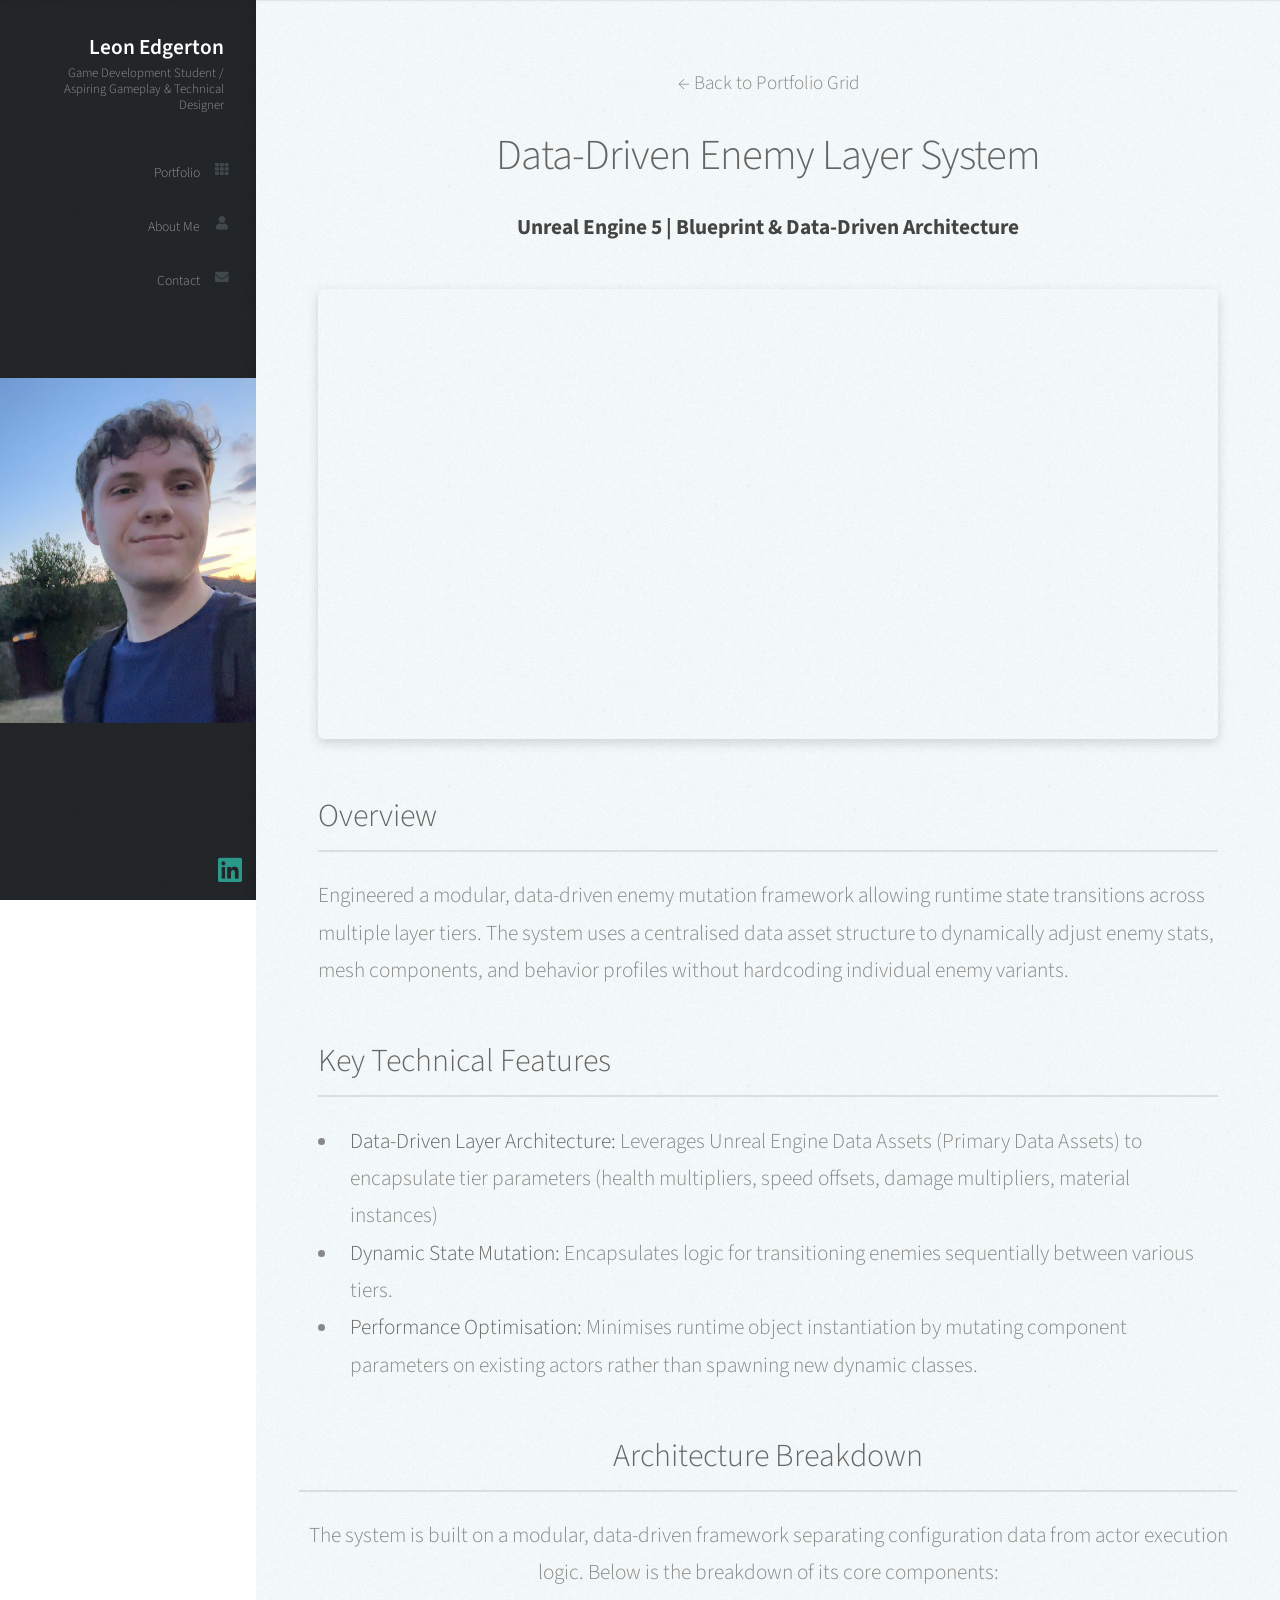
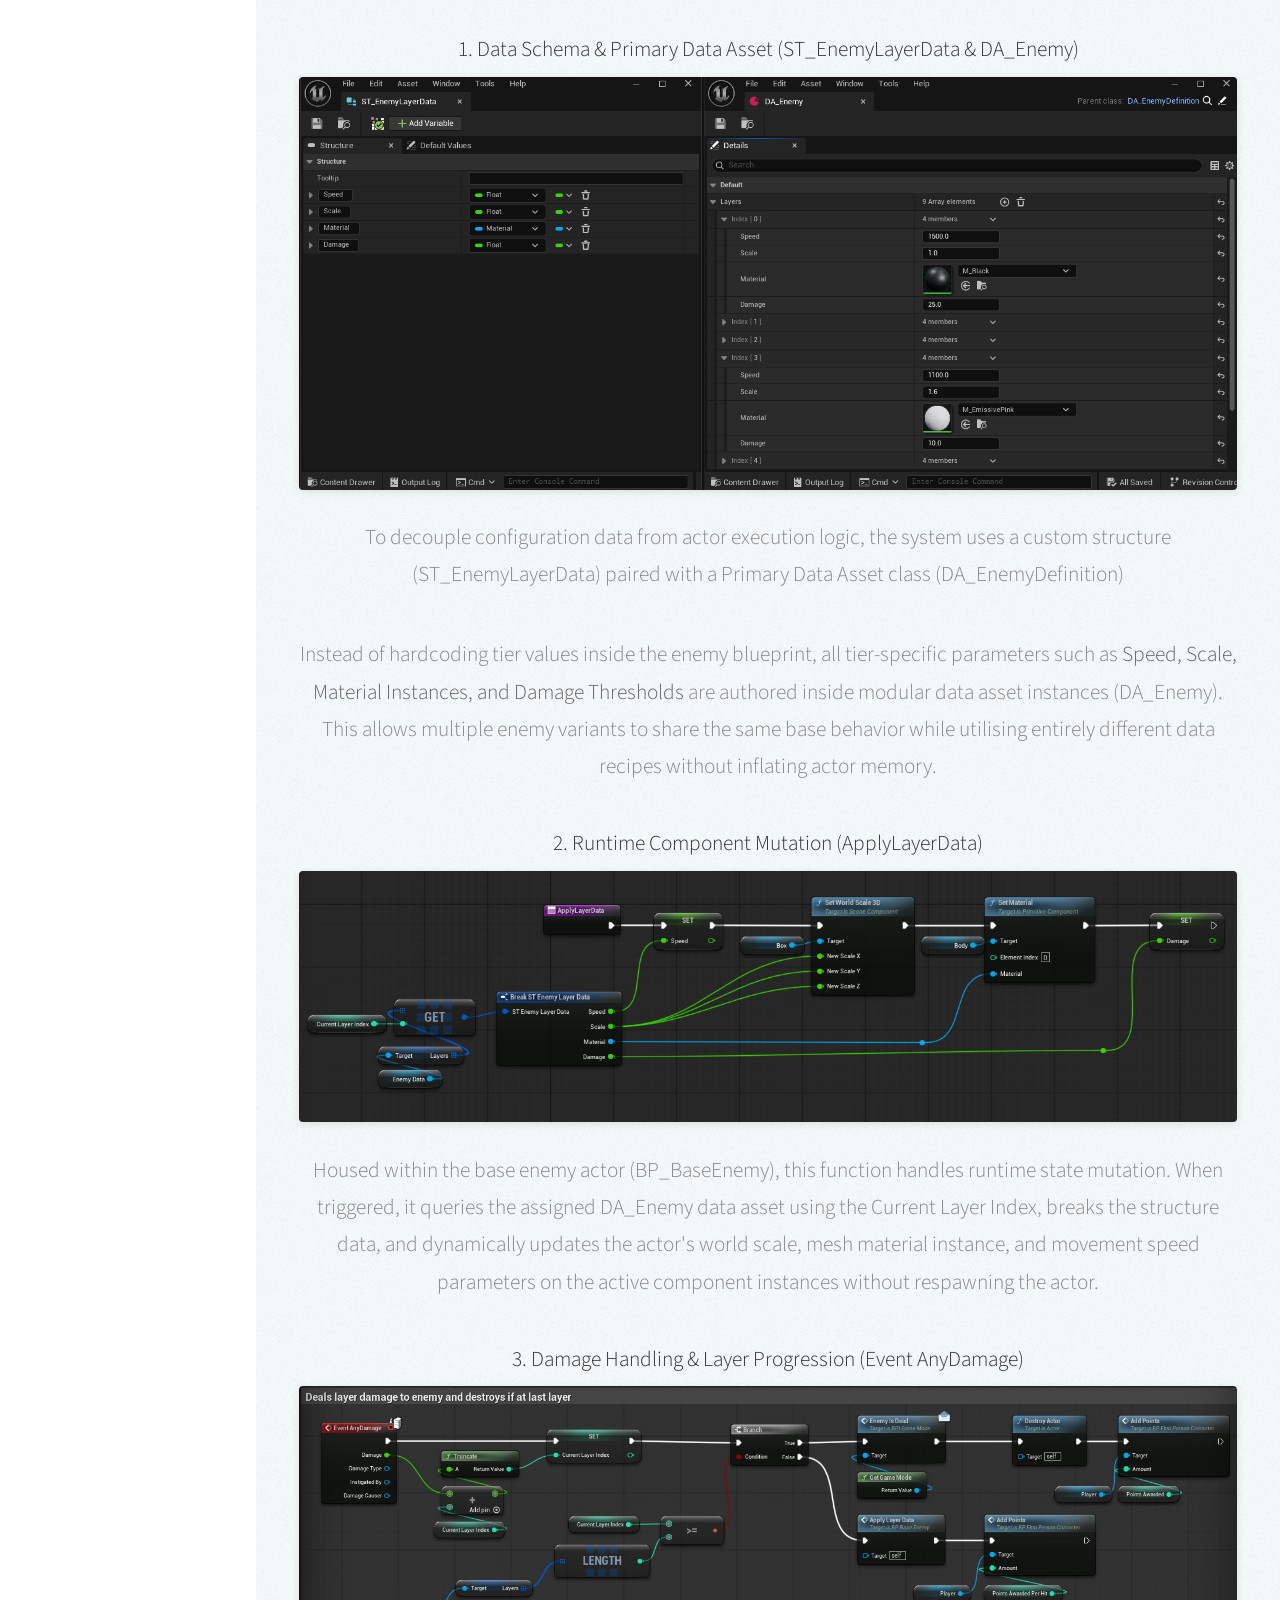
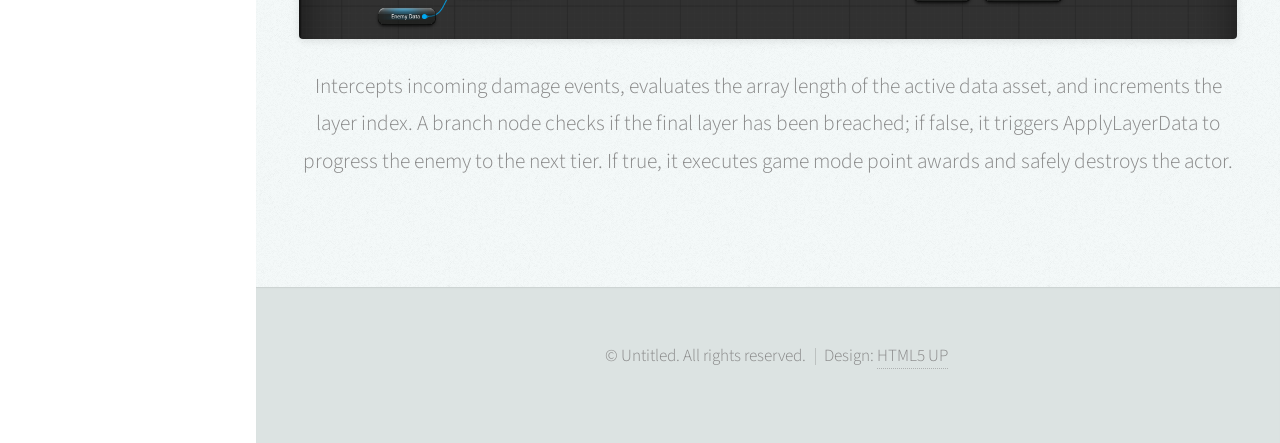
==== commit 8d102d0c: "Updated" ====
--- a/enemy-system.html
+++ b/enemy-system.html
@@ -53,7 +53,7 @@
 					<header>
 						<a href="index.html#portfolio" style="border-bottom: none; font-size: 0.9em;">&larr; Back to Portfolio Grid</a>
 						<h2 style="margin-top: 0.5em; margin-bottom: 0.2em;">Data-Driven Enemy Layer System</h2>
-						<p style="color: #444; font-weight: bold;">Unreal Engine 5 | Blueprint & Data-Driven Architecture</p>
+						<p style="color: #444; font-weight: bold;">Unreal Engine 5 | Blueprint &amp; Data-Driven Architecture</p>
 					</header>
 
 					<!-- HERO CLIP / VIDEO SECTION -->
@@ -79,11 +79,46 @@
 							<li><strong>Performance Optimisation:</strong> Minimises runtime object instantiation by mutating component parameters on existing actors rather than spawning new dynamic classes.</li>
 						</ul>
 
-						<h3 style="border-bottom: 2px solid #ddd; padding-bottom: 0.3em; margin-top: 1.5em; margin-bottom: 0.8em;">Architecture Breakdown</h3>
+					</div>
+
+					<h3 style="border-bottom: 2px solid #ddd; padding-bottom: 0.3em; margin-top: 1.5em; margin-bottom: 0.8em;">Architecture Breakdown</h3>
+
+					<p>
+						The system is built on a modular, data-driven framework separating configuration data from actor execution logic. Below is the breakdown of its core components:
+					</p>
+
+					<!-- Part 1: Data Struct -->
+					<div style="margin: 1.5em 0;">
+						<h4 style="color: #333; margin-bottom: 0.5em;">1. Data Schema &amp; Primary Data Asset (ST_EnemyLayerData &amp; DA_Enemy)</h4>
+						
+						<img src="images/DA_Enemy_and_Struct.png" alt="Enemy Layer Data Structure" style="width: 100%; border-radius: 4px; box-shadow: 0 2px 8px rgba(0,0,0,0.1); margin-bottom: 0.8em;" />
 						<p>
-							<em>(Place code snippet screenshots, Blueprint logic graphs, or data asset struct snippets here)</em>
+							To decouple configuration data from actor execution logic, the system uses a custom structure (<code>ST_EnemyLayerData</code>) paired with a Primary Data Asset class (<code>DA_EnemyDefinition</code>)
 						</p>
 
+						<p>
+							Instead of hardcoding tier values inside the enemy blueprint, all tier-specific parameters such as <strong>Speed, Scale, Material Instances, and Damage Thresholds</strong> are authored inside modular data asset instances (<code>DA_Enemy</code>). This allows multiple enemy variants to share the same base behavior while utilising entirely different data recipes without inflating actor memory.
+						</p>
+					</div>
+
+					<!-- Part 2: Apply Layer Data Function -->
+					<div style="margin: 1.5em 0;">
+						<h4 style="color: #333; margin-bottom: 0.5em;">2. Runtime Component Mutation (ApplyLayerData)</h4>
+					
+						<img src="images/ApplyLayerData.png" alt="Apply Layer Data Function" style="width: 100%; border-radius: 4px; box-shadow: 0 2px 8px rgba(0,0,0,0.1); margin-bottom: 0.8em;" />
+						<p>
+							Housed within the base enemy actor (BP_BaseEnemy), this function handles runtime state mutation. When triggered, it queries the assigned <code>DA_Enemy</code> data asset using the <code>Current Layer Index</code>, breaks the structure data, and dynamically updates the actor's world scale, mesh material instance, and movement speed parameters on the active component instances without respawning the actor.
+						</p>
+					</div>
+
+					<!-- Part 3: Damage & State Progression Logic -->
+					<div style="margin: 1.5em 0;">
+						<h4 style="color: #333; margin-bottom: 0.5em;">3. Damage Handling &amp; Layer Progression (Event AnyDamage)</h4>
+						
+						<img src="images/EventAnyDamage.png" alt="Event AnyDamage Logic" style="width: 100%; border-radius: 4px; box-shadow: 0 2px 8px rgba(0,0,0,0.1); margin-bottom: 0.8em;" />
+						<p>
+							Intercepts incoming damage events, evaluates the array length of the active data asset, and increments the layer index. A branch node checks if the final layer has been breached; if false, it triggers <code>ApplyLayerData</code> to progress the enemy to the next tier. If true, it executes game mode point awards and safely destroys the actor.
+						</p>
 					</div>
 
 				</div>
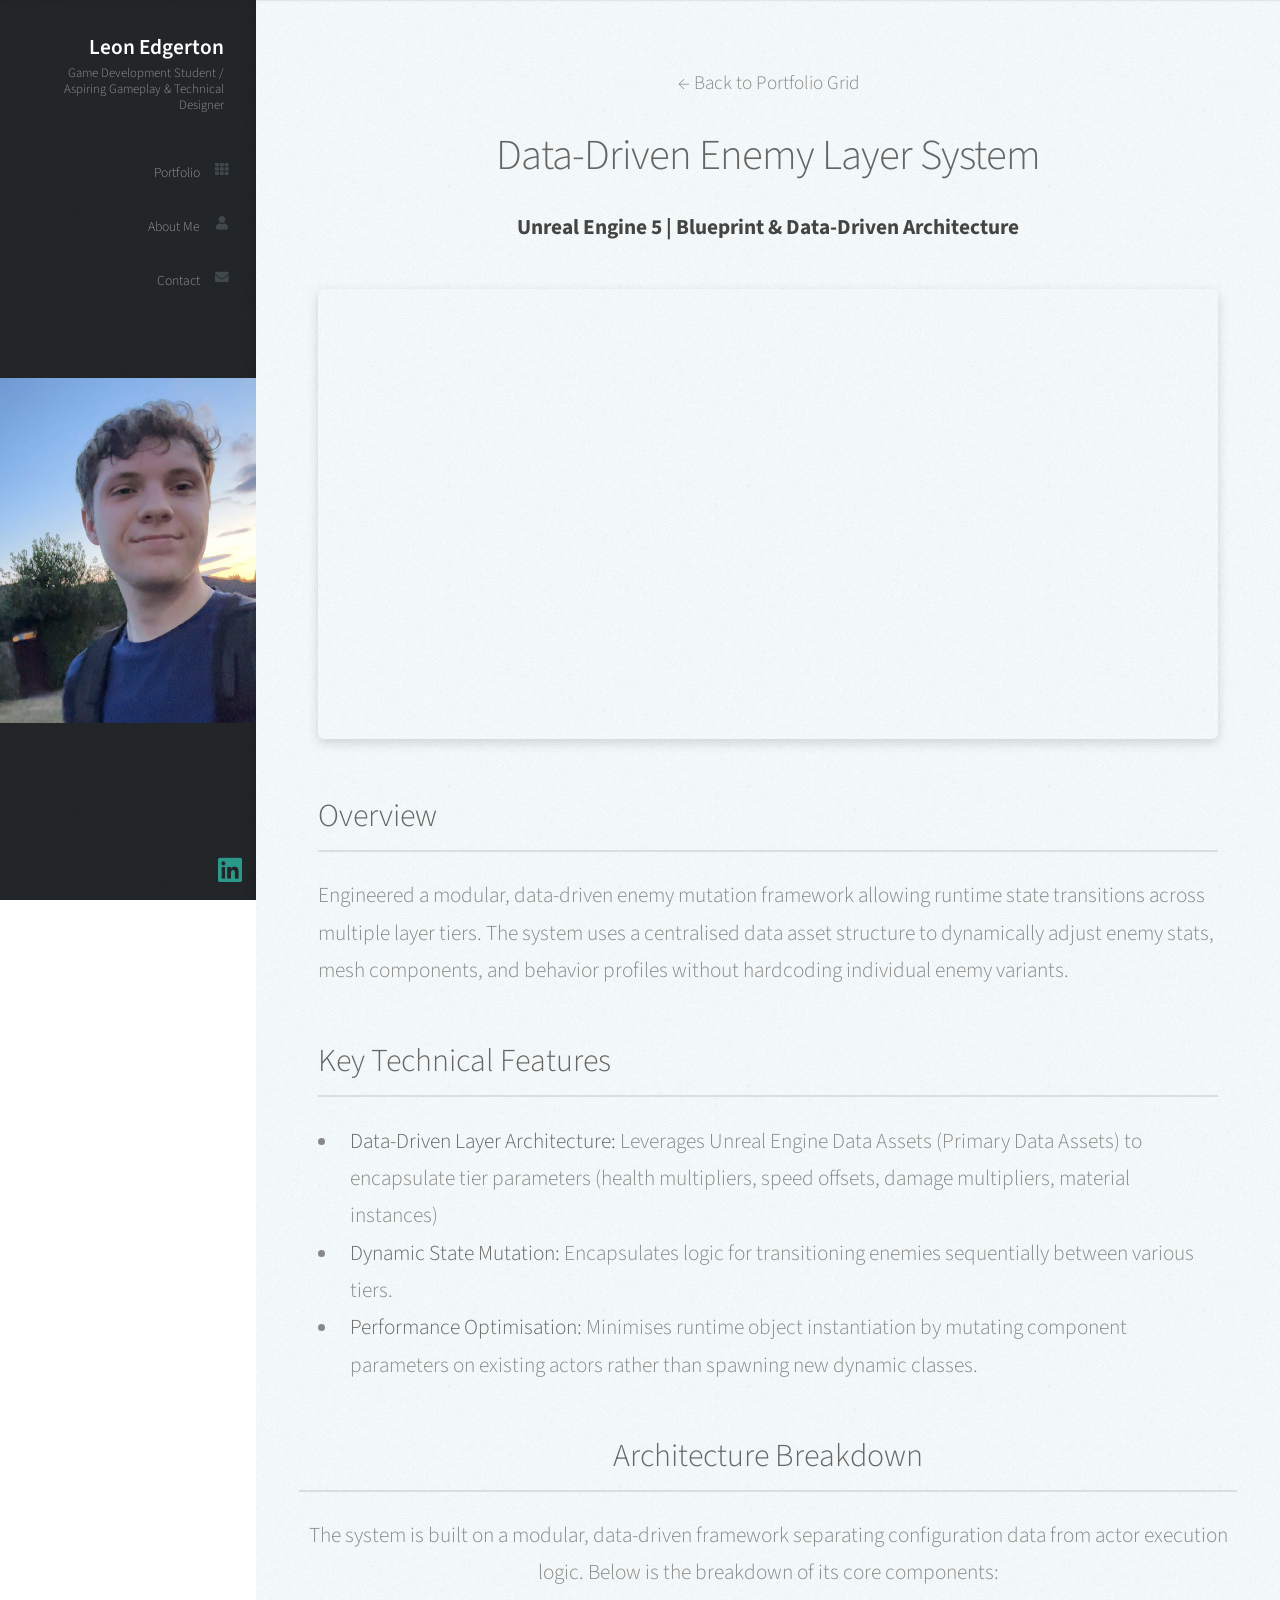
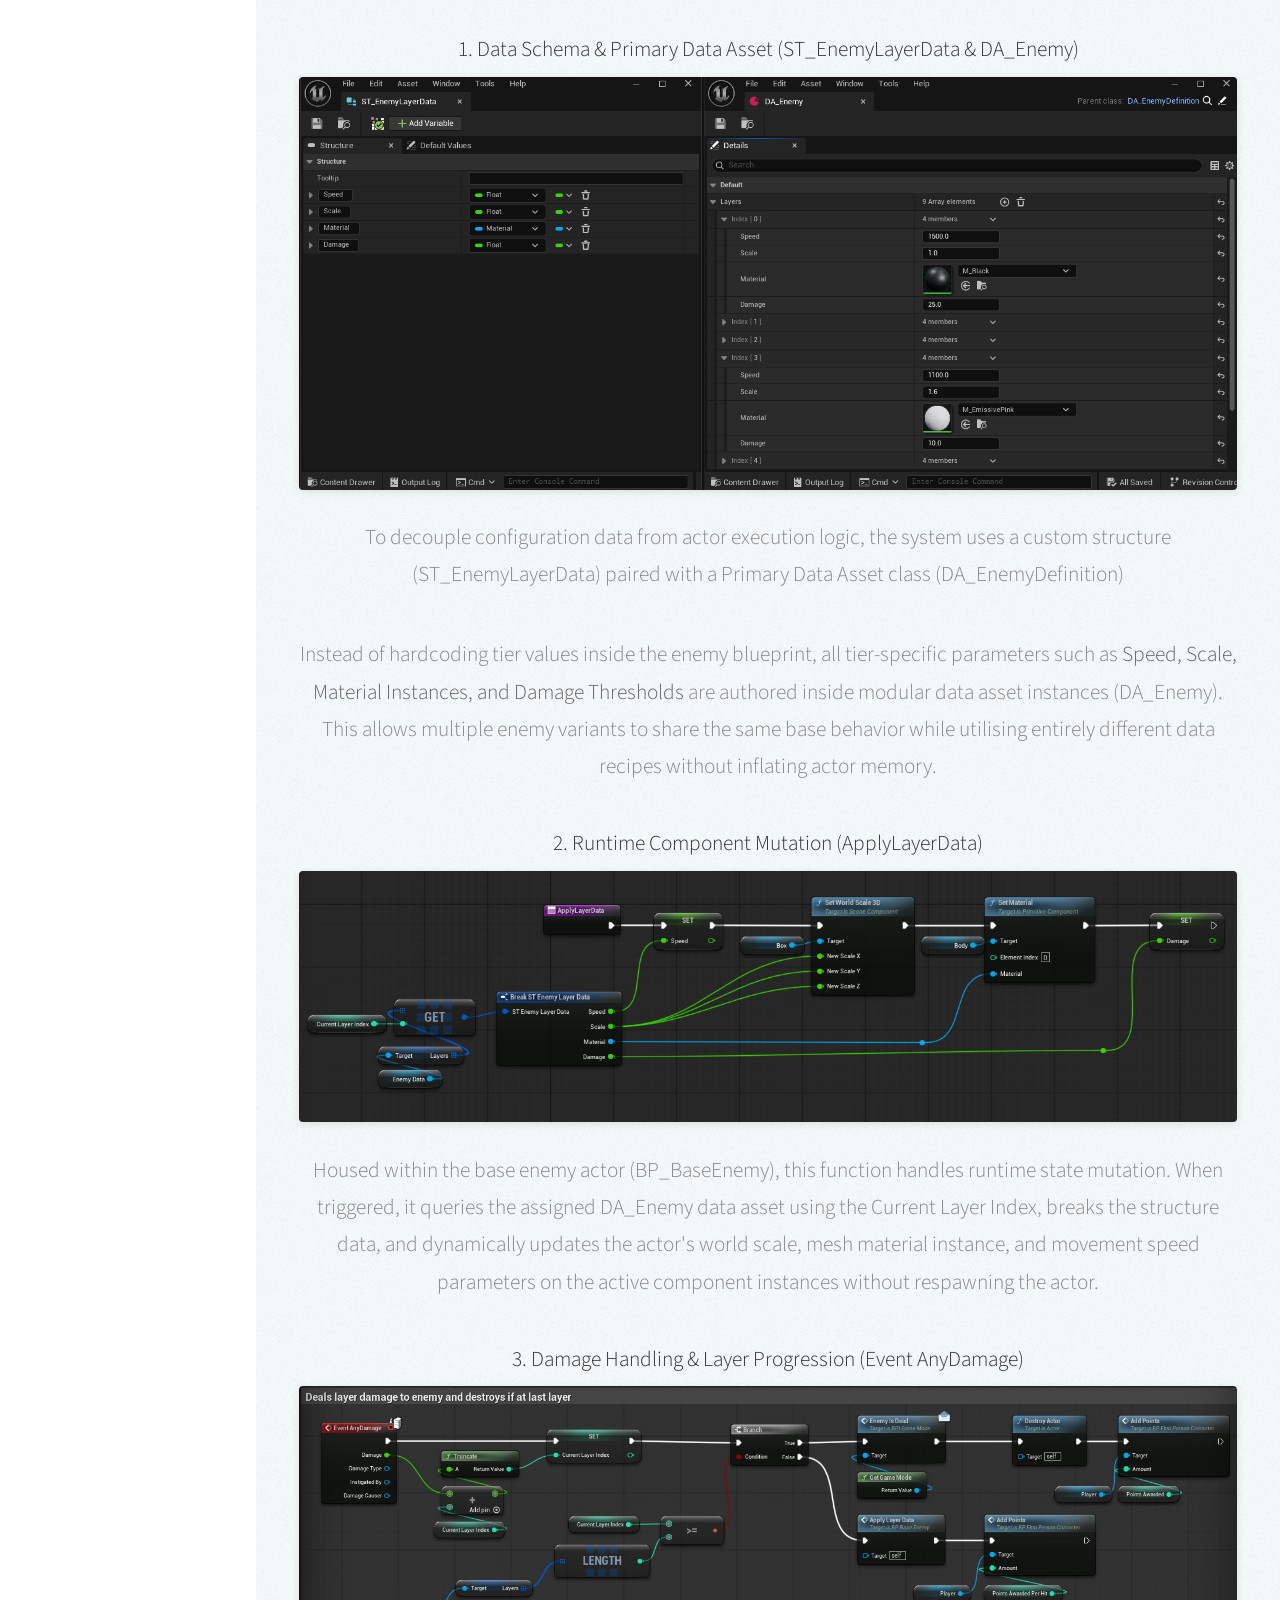
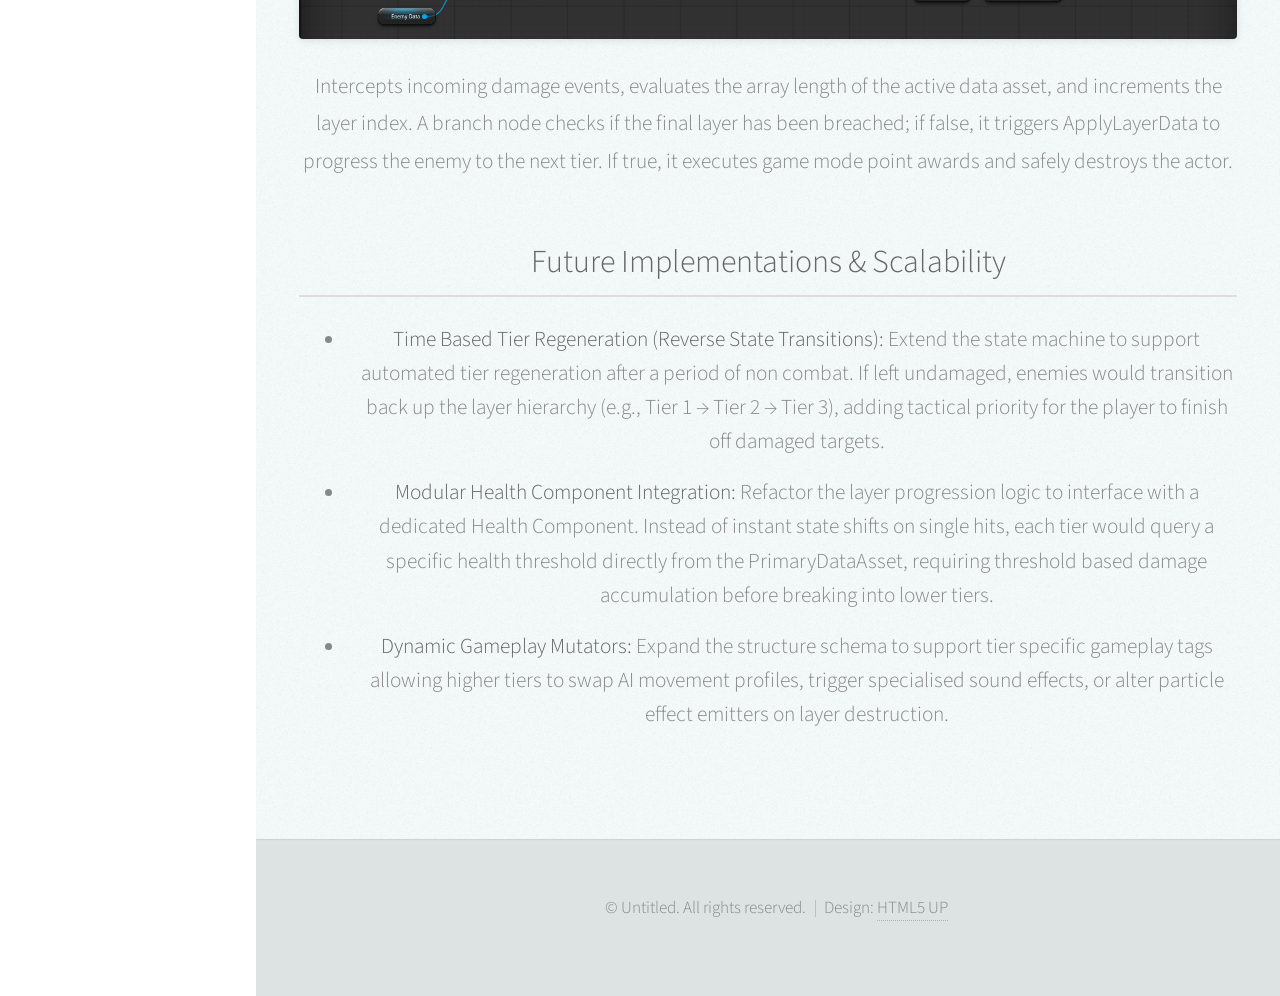
==== commit e92b1fc6: "Started second piece" ====
--- a/enemy-system.html
+++ b/enemy-system.html
@@ -120,6 +120,21 @@
 							Intercepts incoming damage events, evaluates the array length of the active data asset, and increments the layer index. A branch node checks if the final layer has been breached; if false, it triggers <code>ApplyLayerData</code> to progress the enemy to the next tier. If true, it executes game mode point awards and safely destroys the actor.
 						</p>
 					</div>
+					
+					<!-- Part 4: Future Implementations & Scalability-->
+					<h3 style="border-bottom: 2px solid #ddd; padding-bottom: 0.3em; margin-top: 1.8em; margin-bottom: 0.8em;">Future Implementations &amp; Scalability</h3>
+
+					<ul style="line-height: 1.6; margin-left: 1.2em;">
+						<li style="margin-bottom: 0.8em;">
+							<strong>Time Based Tier Regeneration (Reverse State Transitions):</strong> Extend the state machine to support automated tier regeneration after a period of non combat. If left undamaged, enemies would transition back up the layer hierarchy (e.g., Tier 1 &rarr; Tier 2 &rarr; Tier 3), adding tactical priority for the player to finish off damaged targets.
+						</li>
+						<li style="margin-bottom: 0.8em;">
+							<strong>Modular Health Component Integration:</strong> Refactor the layer progression logic to interface with a dedicated Health Component. Instead of instant state shifts on single hits, each tier would query a specific health threshold directly from the <code>PrimaryDataAsset</code>, requiring threshold based damage accumulation before breaking into lower tiers.
+						</li>
+						<li style="margin-bottom: 0.8em;">
+							<strong>Dynamic Gameplay Mutators:</strong> Expand the structure schema to support tier specific gameplay tags allowing higher tiers to swap AI movement profiles, trigger specialised sound effects, or alter particle effect emitters on layer destruction.
+						</li>
+					</ul>
 
 				</div>
 			</section>
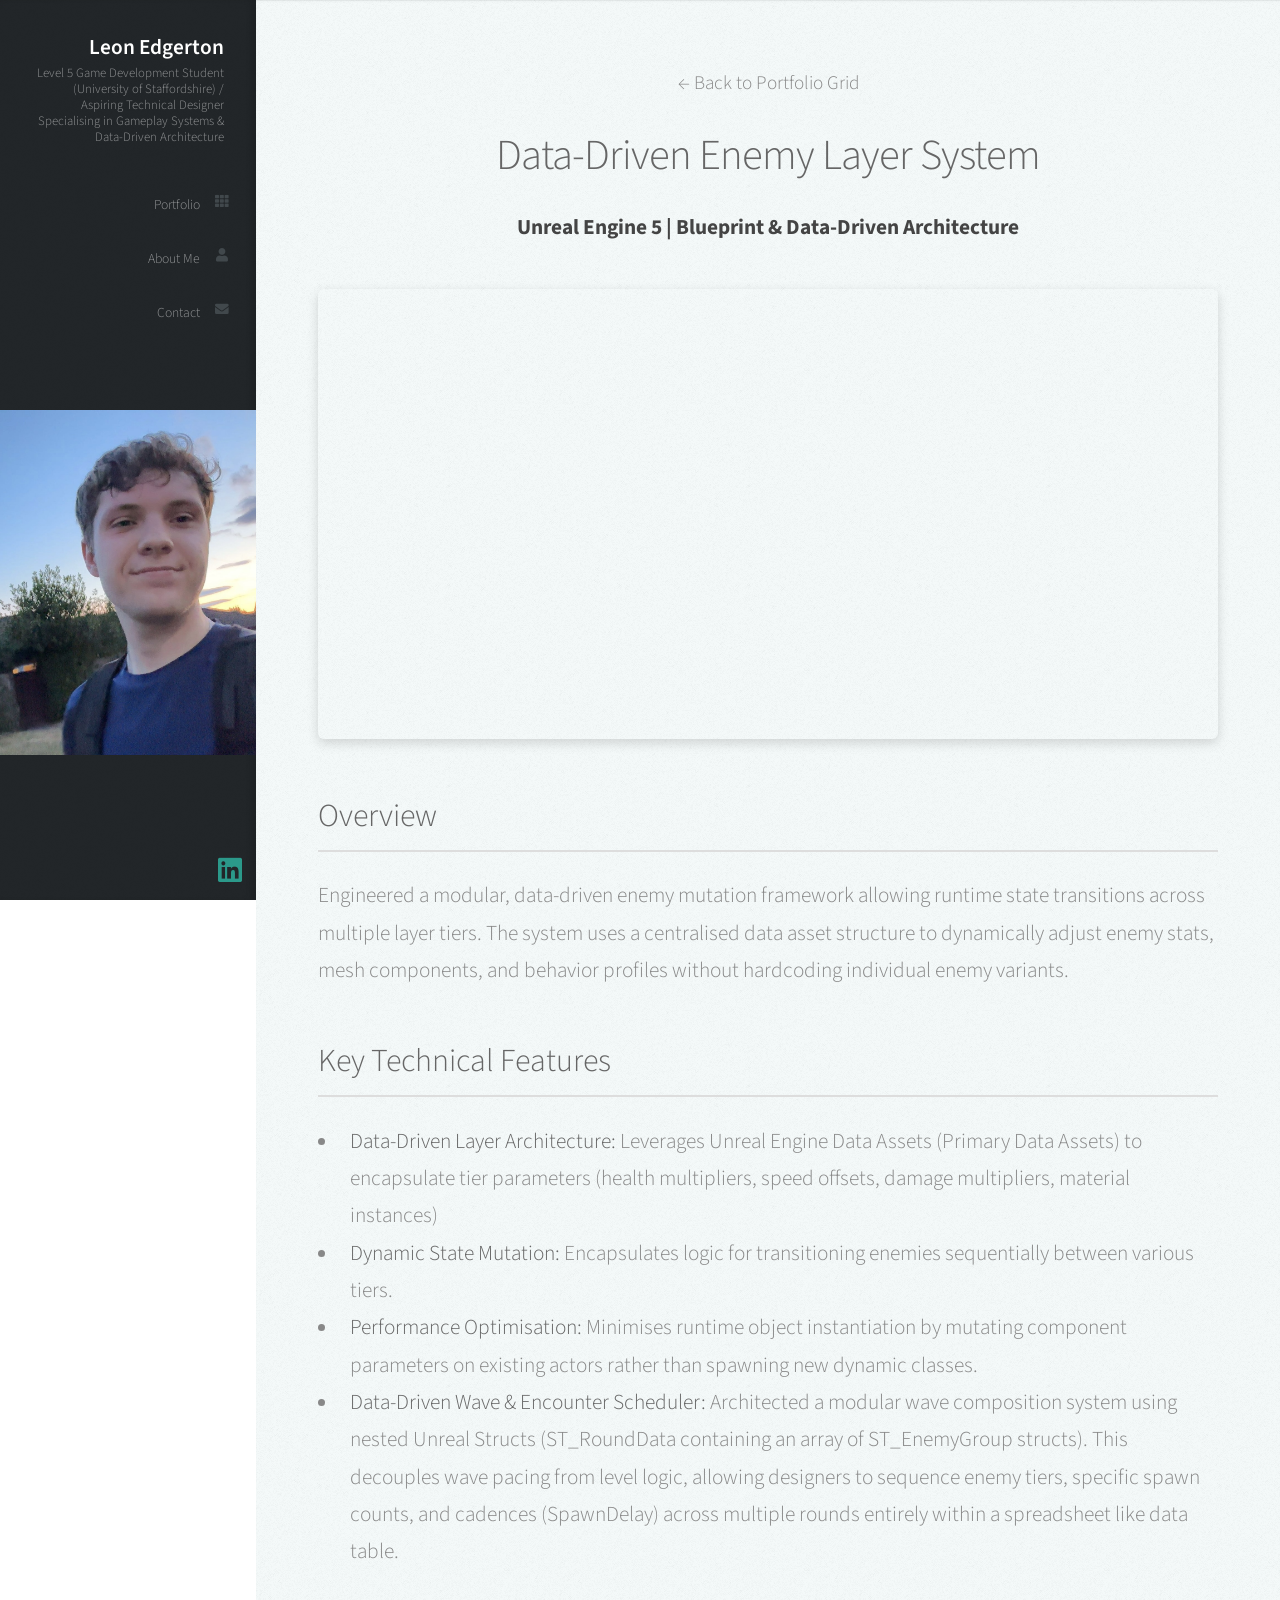
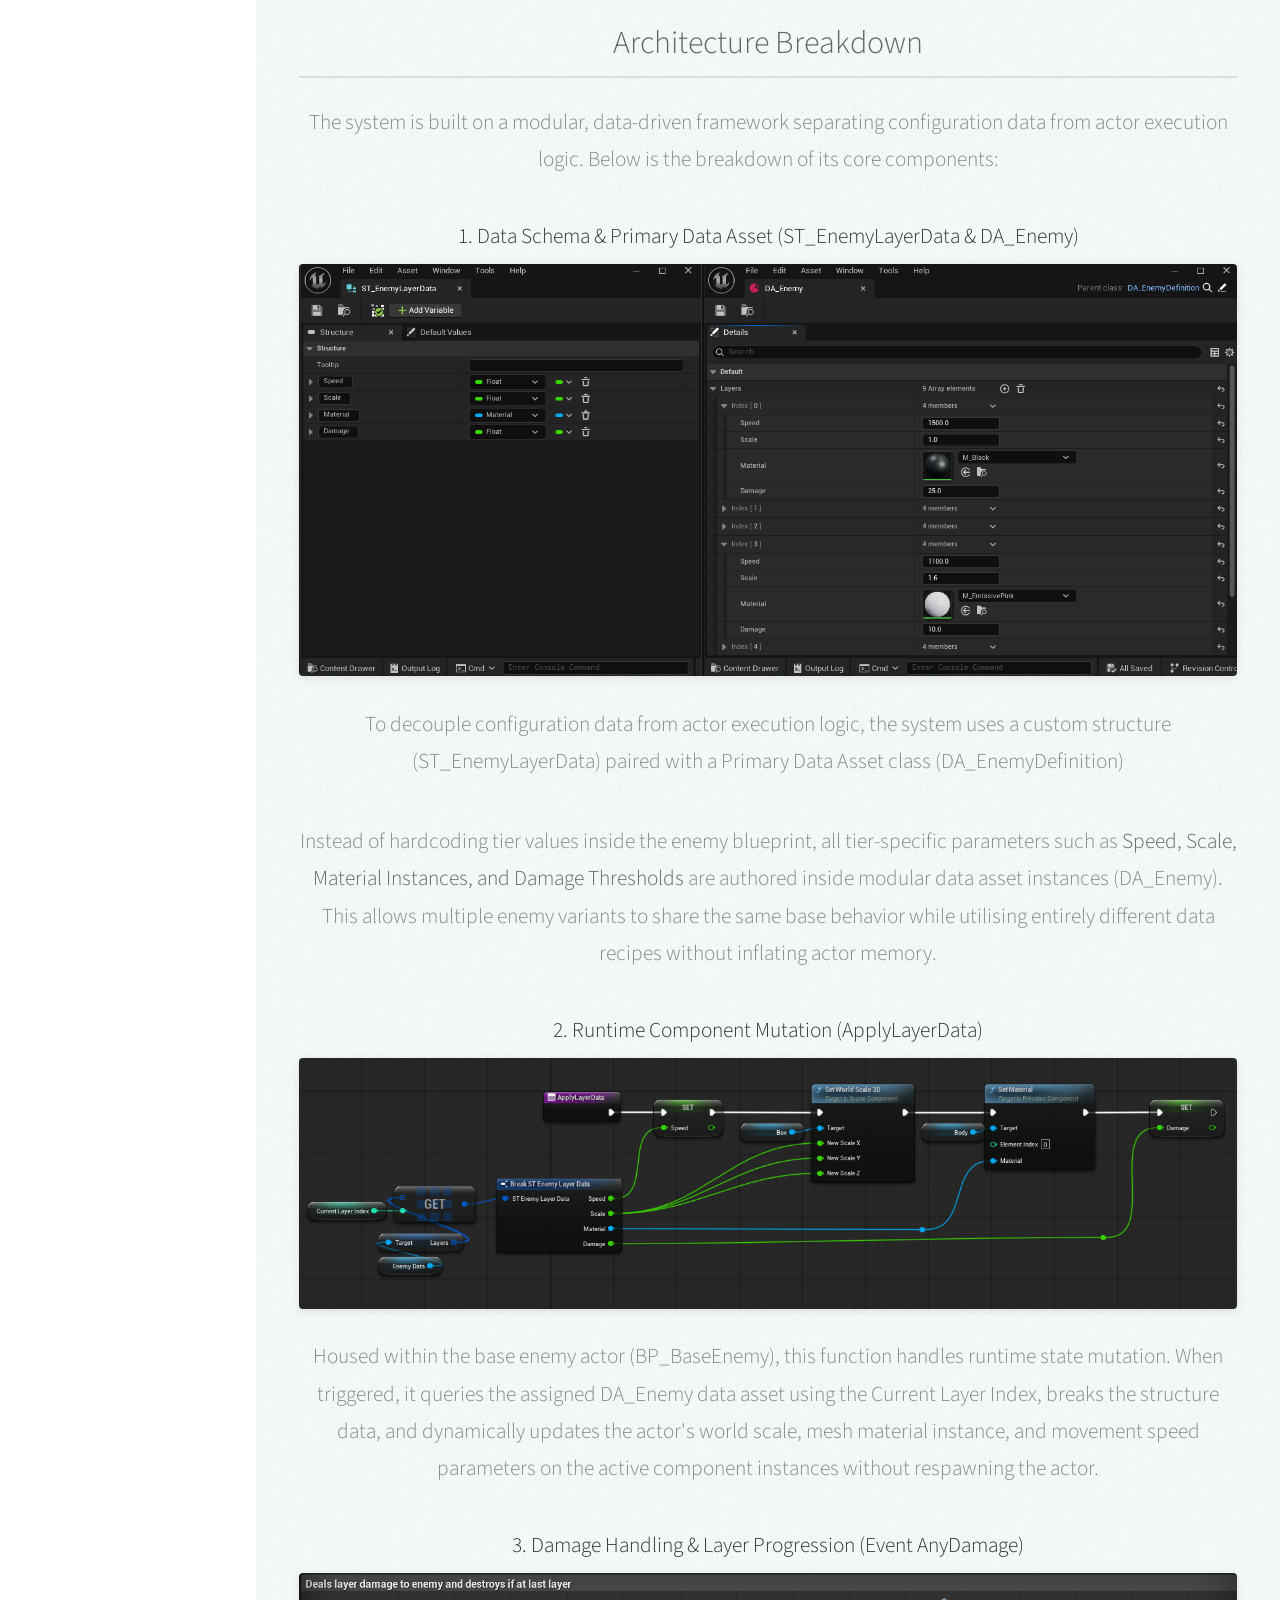
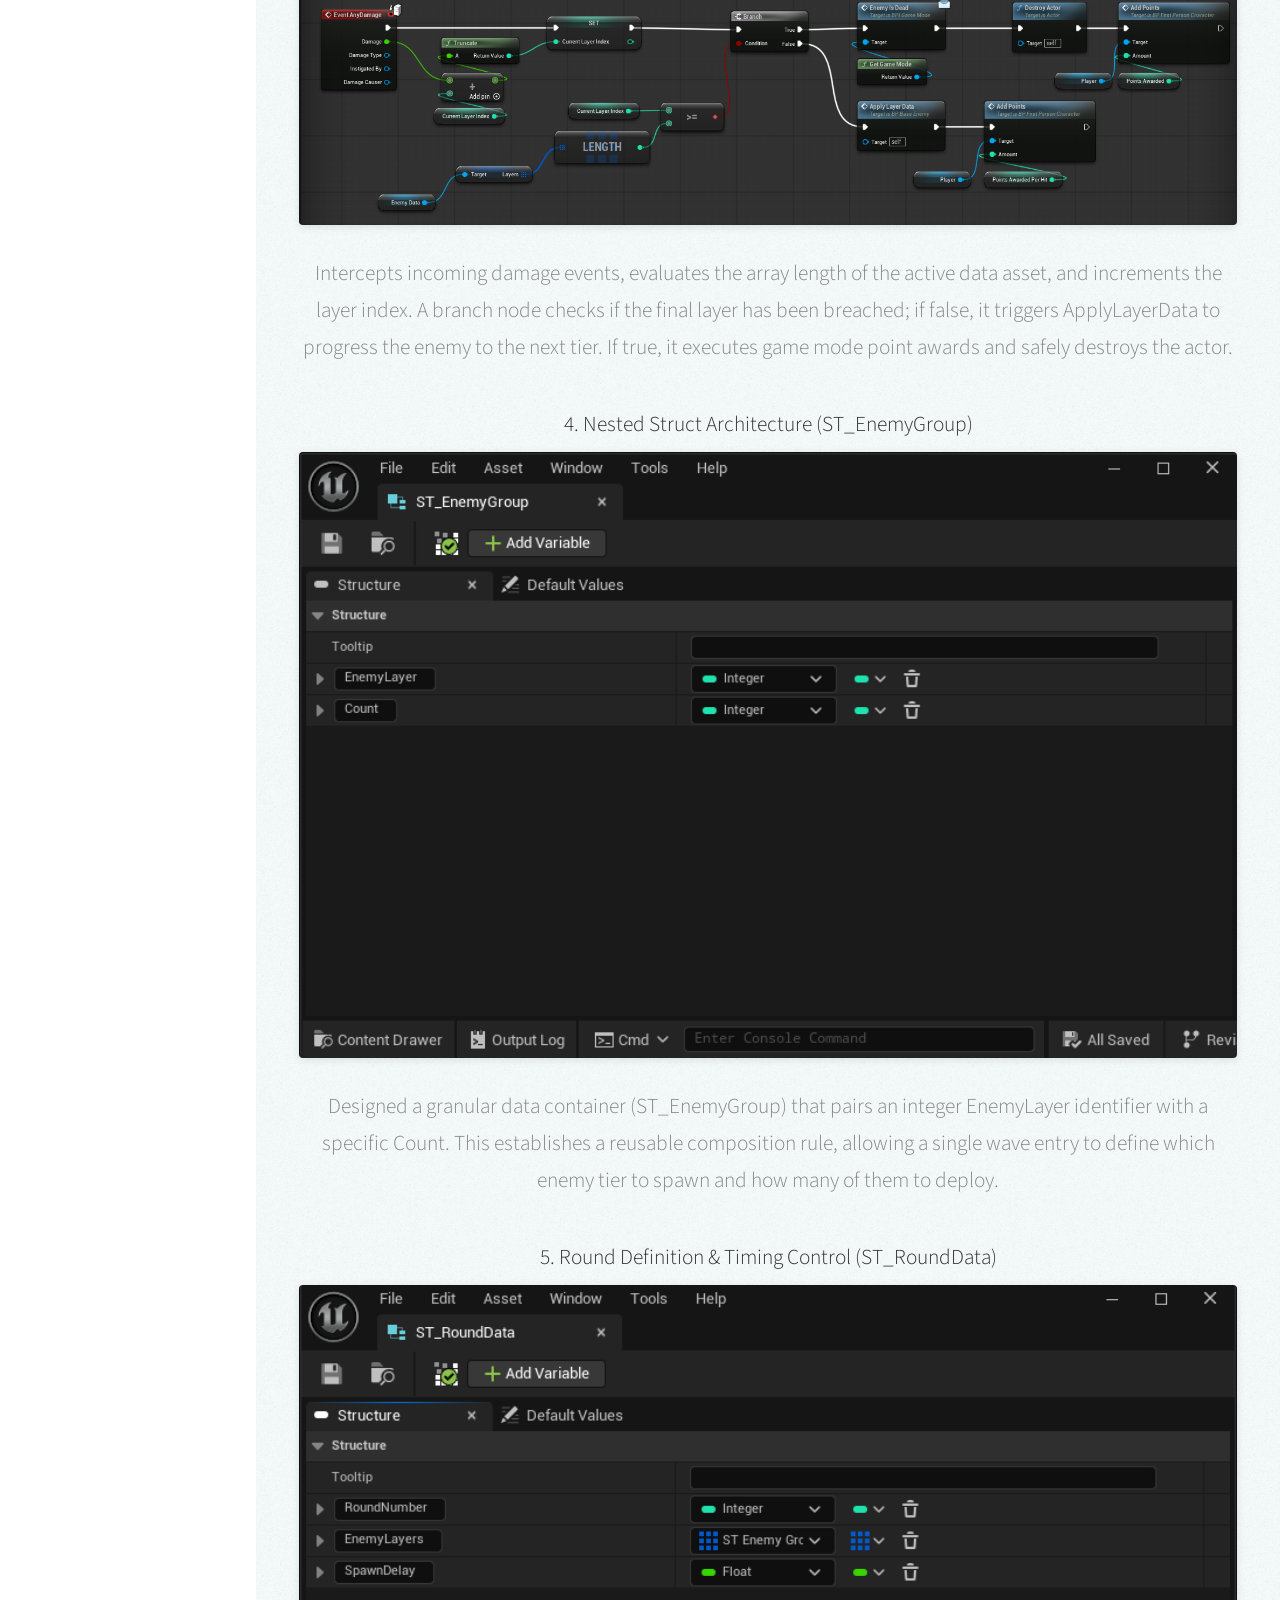
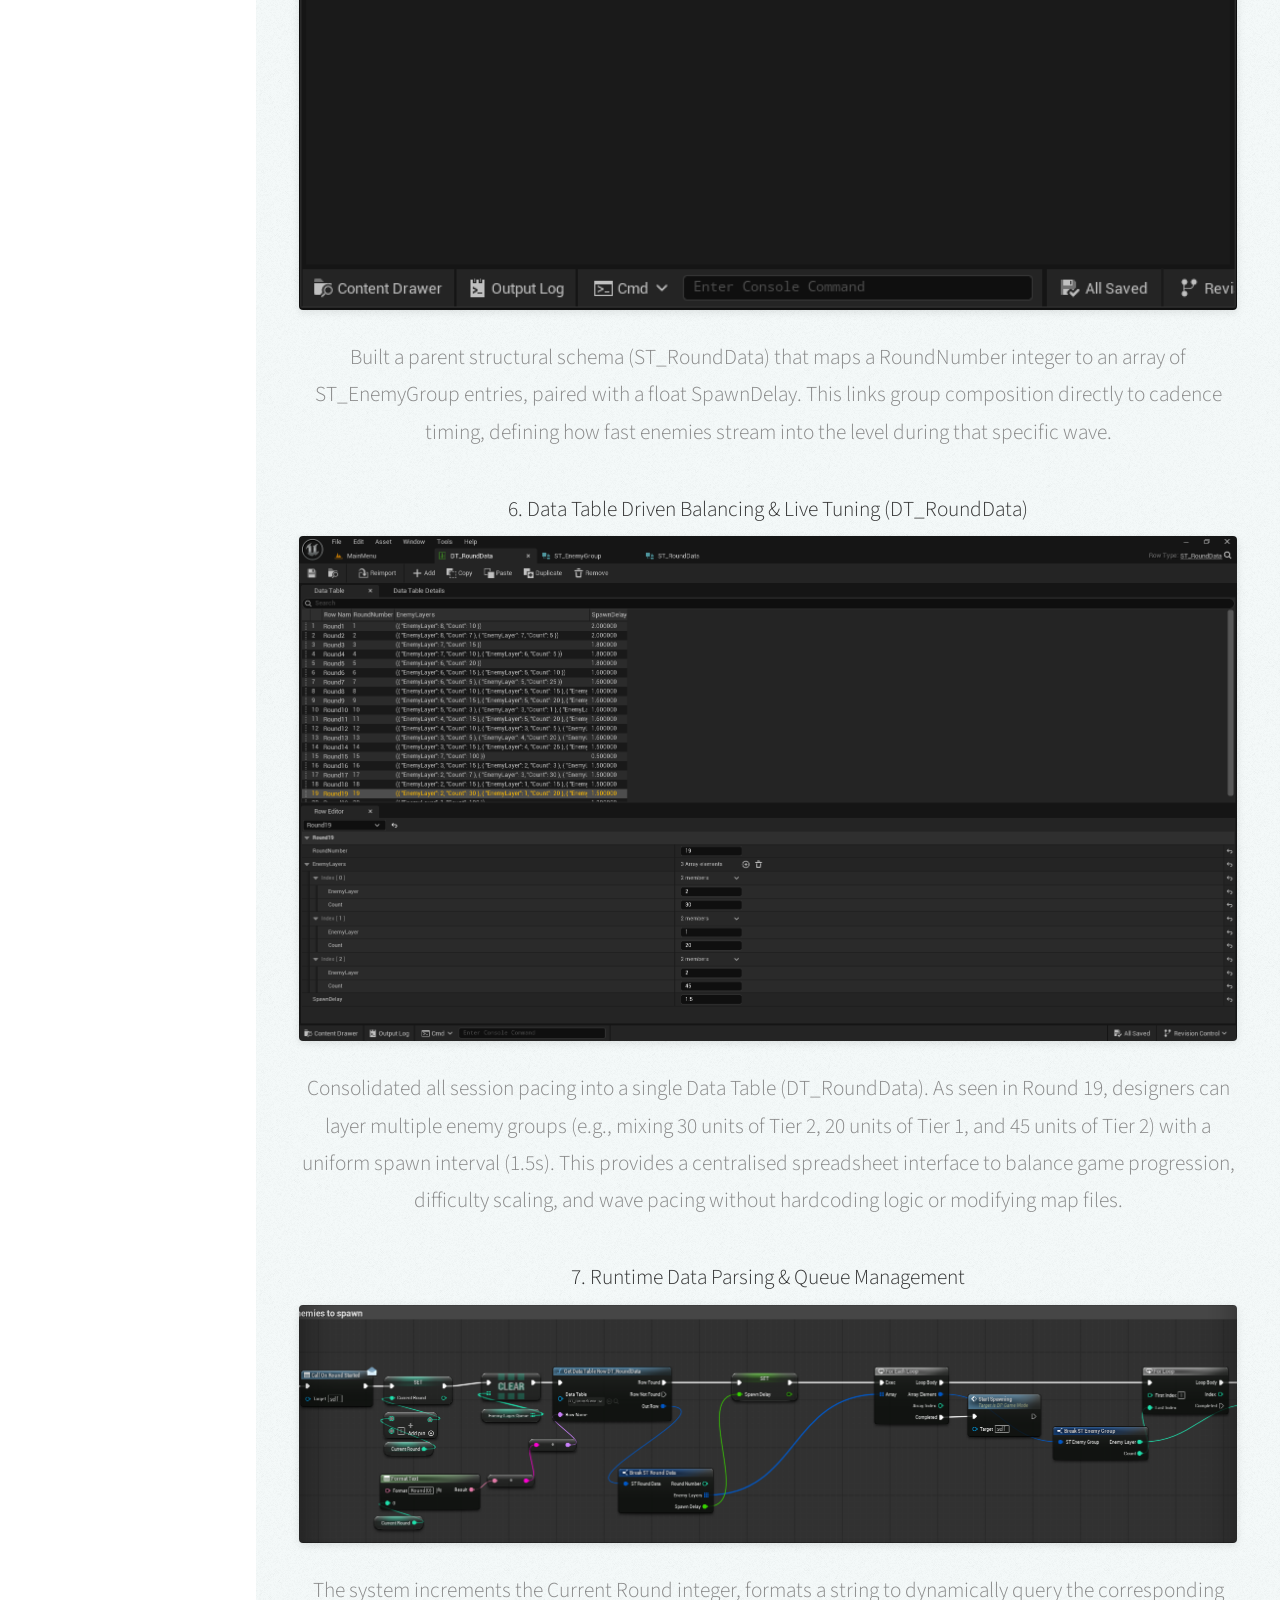
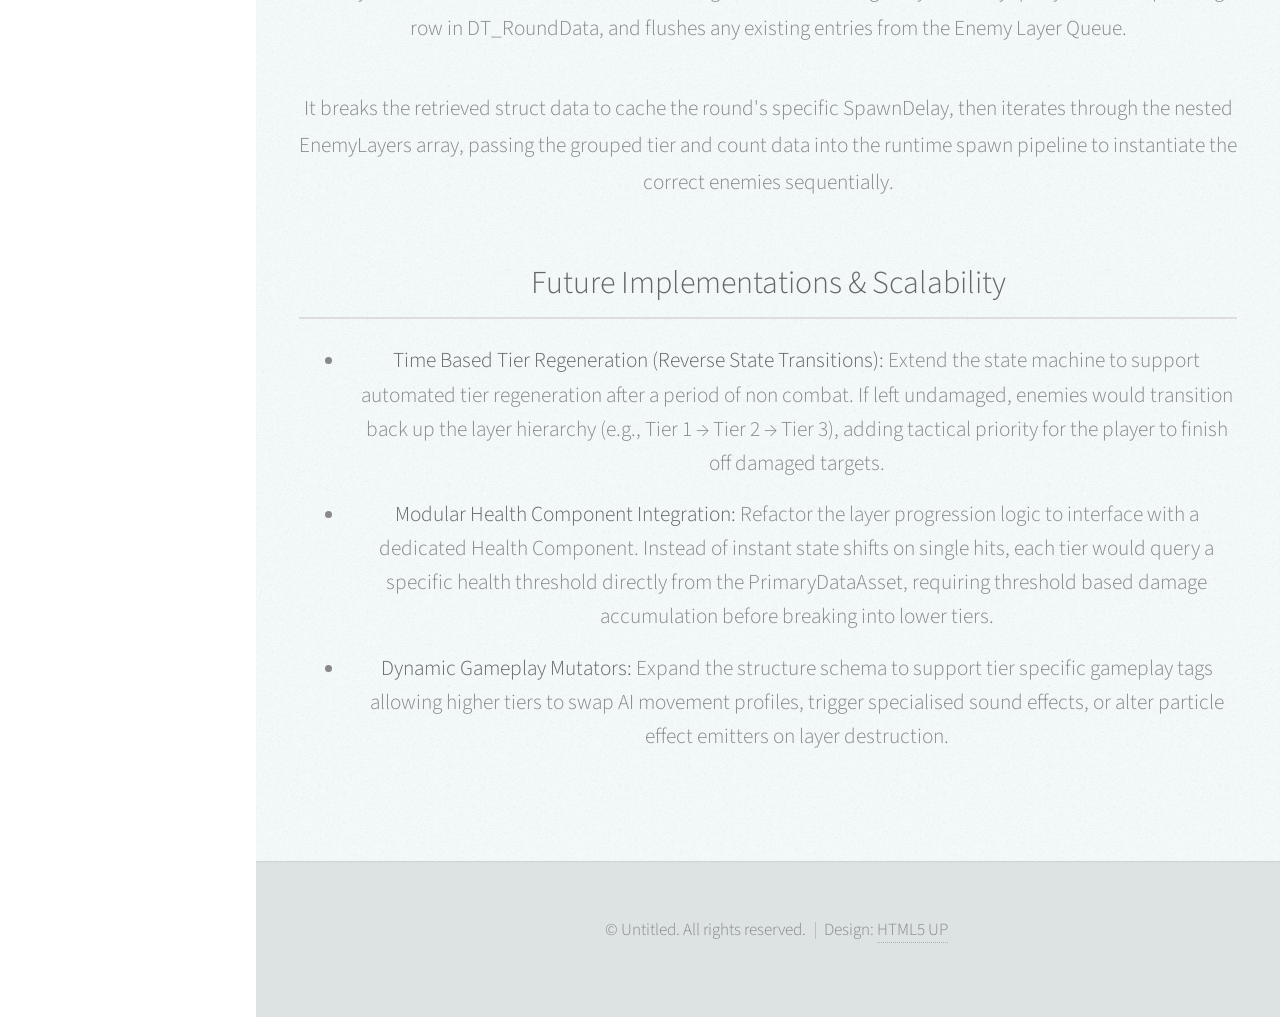
==== commit c5cd4364: "Finalised" ====
--- a/enemy-system.html
+++ b/enemy-system.html
@@ -16,7 +16,7 @@
 				<!-- Logo -->
 				<div id="logo">
 					<h1 id="title">Leon Edgerton</h1>
-					<p>Game Development Student / Aspiring Gameplay & Technical Designer</p>
+					<p>Level 5 Game Development Student (University of Staffordshire) / Aspiring Technical Designer Specialising in Gameplay Systems & Data-Driven Architecture</p>
 				</div>
 
 				<!-- Nav -->
@@ -59,7 +59,7 @@
 					<!-- HERO CLIP / VIDEO SECTION -->
 					<div style="width: 100%; max-width: 900px; margin: 0 auto 2.5em auto; border-radius: 6px; overflow: hidden; box-shadow: 0 4px 12px rgba(0,0,0,0.15);">
 						<video width="100%" autoplay loop muted playsinline style="display: block;">
-							<source src="videos/EnemyLayer.mp4" type="video/mp4">
+							<source src="videos/EnemyLayerSystem.mp4" type="video/mp4">
 							Your browser does not support HTML5 video.
 						</video>
 					</div>
@@ -77,6 +77,7 @@
 							<li><strong>Data-Driven Layer Architecture:</strong> Leverages Unreal Engine Data Assets (Primary Data Assets) to encapsulate tier parameters (health multipliers, speed offsets, damage multipliers, material instances)</li>
 							<li><strong>Dynamic State Mutation:</strong> Encapsulates logic for transitioning enemies sequentially between various tiers.</li>
 							<li><strong>Performance Optimisation:</strong> Minimises runtime object instantiation by mutating component parameters on existing actors rather than spawning new dynamic classes.</li>
+							<li><strong>Data-Driven Wave & Encounter Scheduler:</strong> Architected a modular wave composition system using nested Unreal Structs (ST_RoundData containing an array of ST_EnemyGroup structs). This decouples wave pacing from level logic, allowing designers to sequence enemy tiers, specific spawn counts, and cadences (SpawnDelay) across multiple rounds entirely within a spreadsheet like data table.</li>
 						</ul>
 
 					</div>
@@ -120,8 +121,51 @@
 							Intercepts incoming damage events, evaluates the array length of the active data asset, and increments the layer index. A branch node checks if the final layer has been breached; if false, it triggers <code>ApplyLayerData</code> to progress the enemy to the next tier. If true, it executes game mode point awards and safely destroys the actor.
 						</p>
 					</div>
+
+					<!-- Part 4: Nested Struct Architecture  -->
+					<div style="margin: 1.5em 0;">
+						<h4 style="color: #333; margin-bottom: 0.5em;">4. Nested Struct Architecture (ST_EnemyGroup)</h4>
+						
+						<img src="images/ST_EnemyGroup.png" alt="Nested Struct Architecture" style="width: 100%; border-radius: 4px; box-shadow: 0 2px 8px rgba(0,0,0,0.1); margin-bottom: 0.8em;" />
+						<p>
+							Designed a granular data container (ST_EnemyGroup) that pairs an integer EnemyLayer identifier with a specific Count. This establishes a reusable composition rule, allowing a single wave entry to define which enemy tier to spawn and how many of them to deploy.
+						</p>
+					</div>
+
+					<!-- Part 5: Round Definition &amp; Timing Control -->
+					<div style="margin: 1.5em 0;">
+						<h4 style="color: #333; margin-bottom: 0.5em;">5. Round Definition &amp; Timing Control (ST_RoundData)</h4>
+						
+						<img src="images/ST_RoundData.png" alt="Round Definition &amp; Timing Control" style="width: 100%; border-radius: 4px; box-shadow: 0 2px 8px rgba(0,0,0,0.1); margin-bottom: 0.8em;" />
+						<p>
+							Built a parent structural schema (ST_RoundData) that maps a RoundNumber integer to an array of ST_EnemyGroup entries, paired with a float SpawnDelay. This links group composition directly to cadence timing, defining how fast enemies stream into the level during that specific wave.
+						</p>
+					</div>
+
+					<!-- Part 6: Data Table Driven Balancing &amp; Live Tuning -->
+					<div style="margin: 1.5em 0;">
+						<h4 style="color: #333; margin-bottom: 0.5em;">6. Data Table Driven Balancing &amp; Live Tuning (DT_RoundData)</h4>
+						
+						<img src="images/DT_RoundData.png" alt="Data Table Driven Balancing & Live Tuning (DT_RoundData)" style="width: 100%; border-radius: 4px; box-shadow: 0 2px 8px rgba(0,0,0,0.1); margin-bottom: 0.8em;" />
+						<p>
+							Consolidated all session pacing into a single Data Table (DT_RoundData). As seen in Round 19, designers can layer multiple enemy groups (e.g., mixing 30 units of Tier 2, 20 units of Tier 1, and 45 units of Tier 2) with a uniform spawn interval (1.5s). This provides a centralised spreadsheet interface to balance game progression, difficulty scaling, and wave pacing without hardcoding logic or modifying map files.
+						</p>
+					</div>
+
+					<!-- Part 7: Runtime Data Parsing &amp; Queue Management -->
+					<div style="margin: 1.5em 0;">
+						<h4 style="color: #333; margin-bottom: 0.5em;">7. Runtime Data Parsing &amp; Queue Management</h4>
+						
+						<img src="images/EnemySpawnImplementation.png" alt="4. Runtime Data Parsing &amp; Queue Management" style="width: 100%; border-radius: 4px; box-shadow: 0 2px 8px rgba(0,0,0,0.1); margin-bottom: 0.8em;" />
+						<p>
+							The system increments the Current Round integer, formats a string to dynamically query the corresponding row in DT_RoundData, and flushes any existing entries from the Enemy Layer Queue.
+						</p>
+						<p>
+							It breaks the retrieved struct data to cache the round's specific SpawnDelay, then iterates through the nested EnemyLayers array, passing the grouped tier and count data into the runtime spawn pipeline to instantiate the correct enemies sequentially.
+						</p>
+					</div>
 					
-					<!-- Part 4: Future Implementations & Scalability-->
+					<!-- Part 8: Future Implementations & Scalability-->
 					<h3 style="border-bottom: 2px solid #ddd; padding-bottom: 0.3em; margin-top: 1.8em; margin-bottom: 0.8em;">Future Implementations &amp; Scalability</h3>
 
 					<ul style="line-height: 1.6; margin-left: 1.2em;">
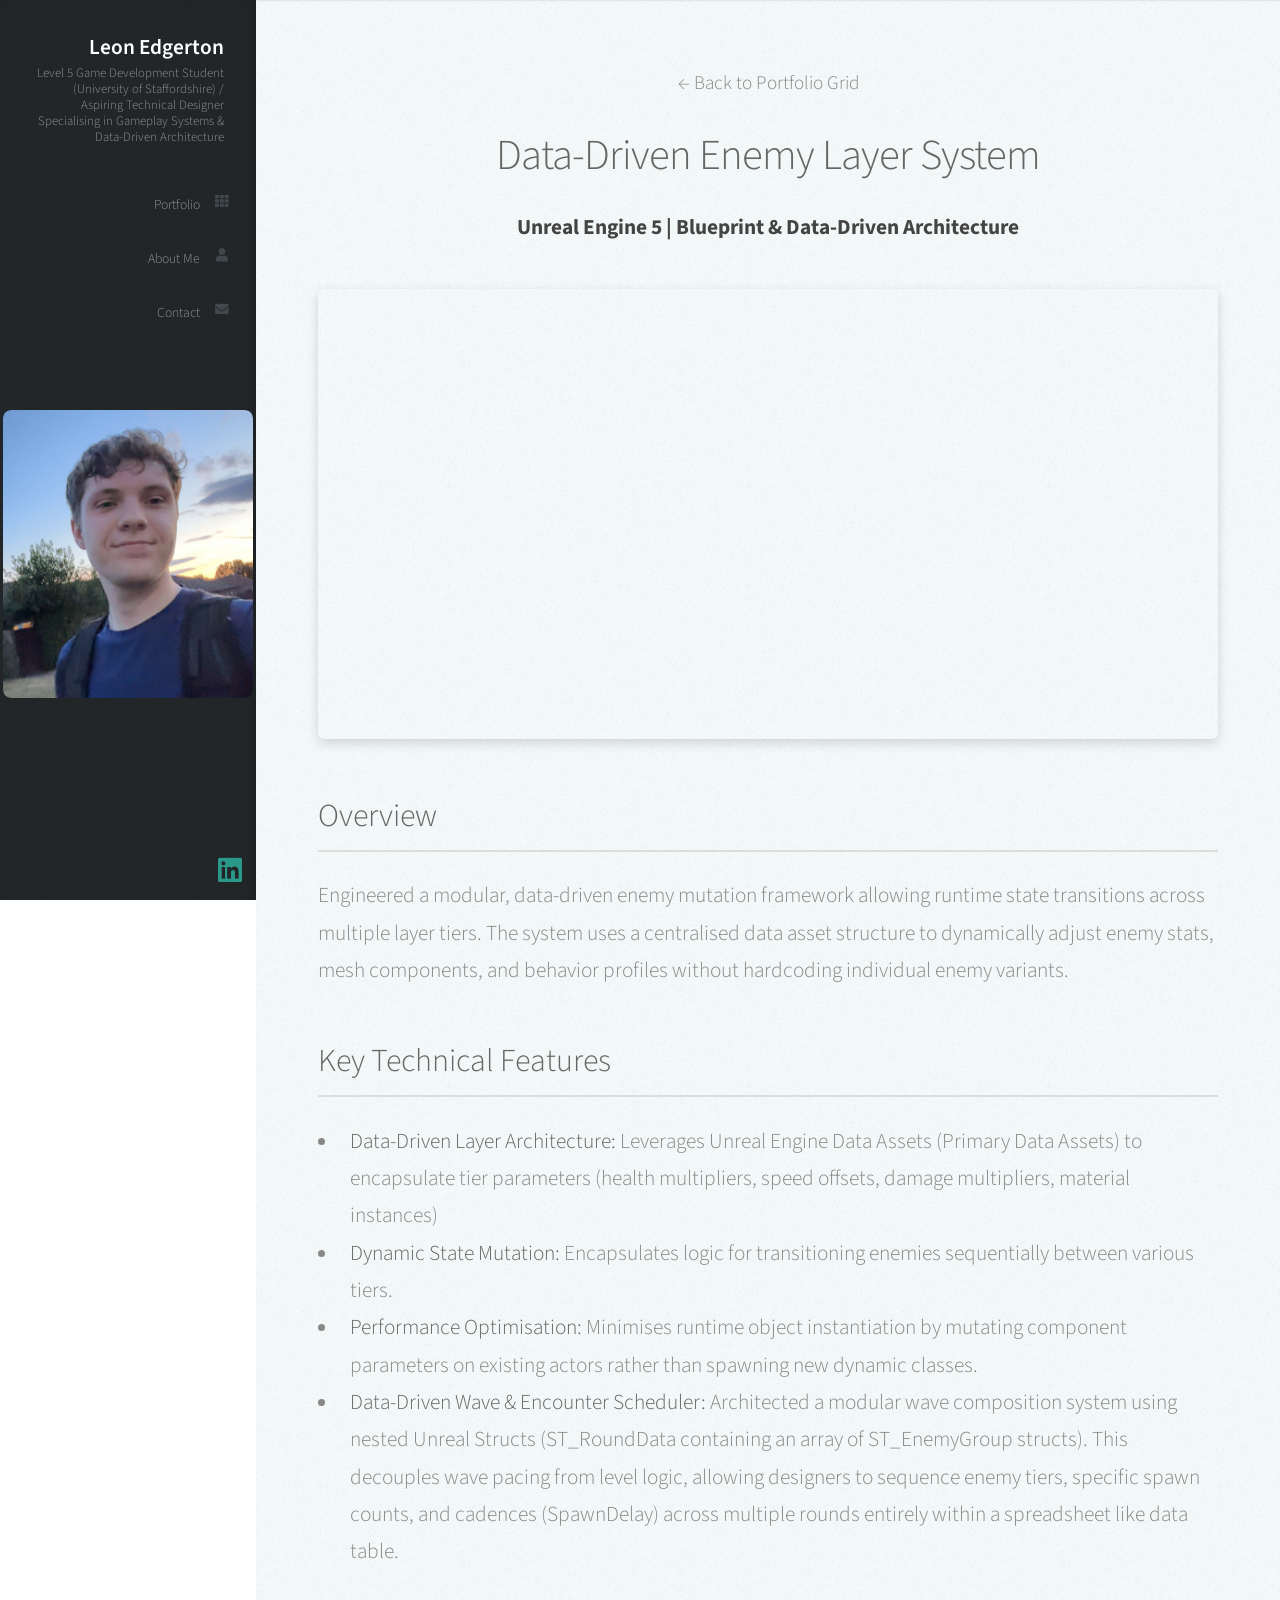
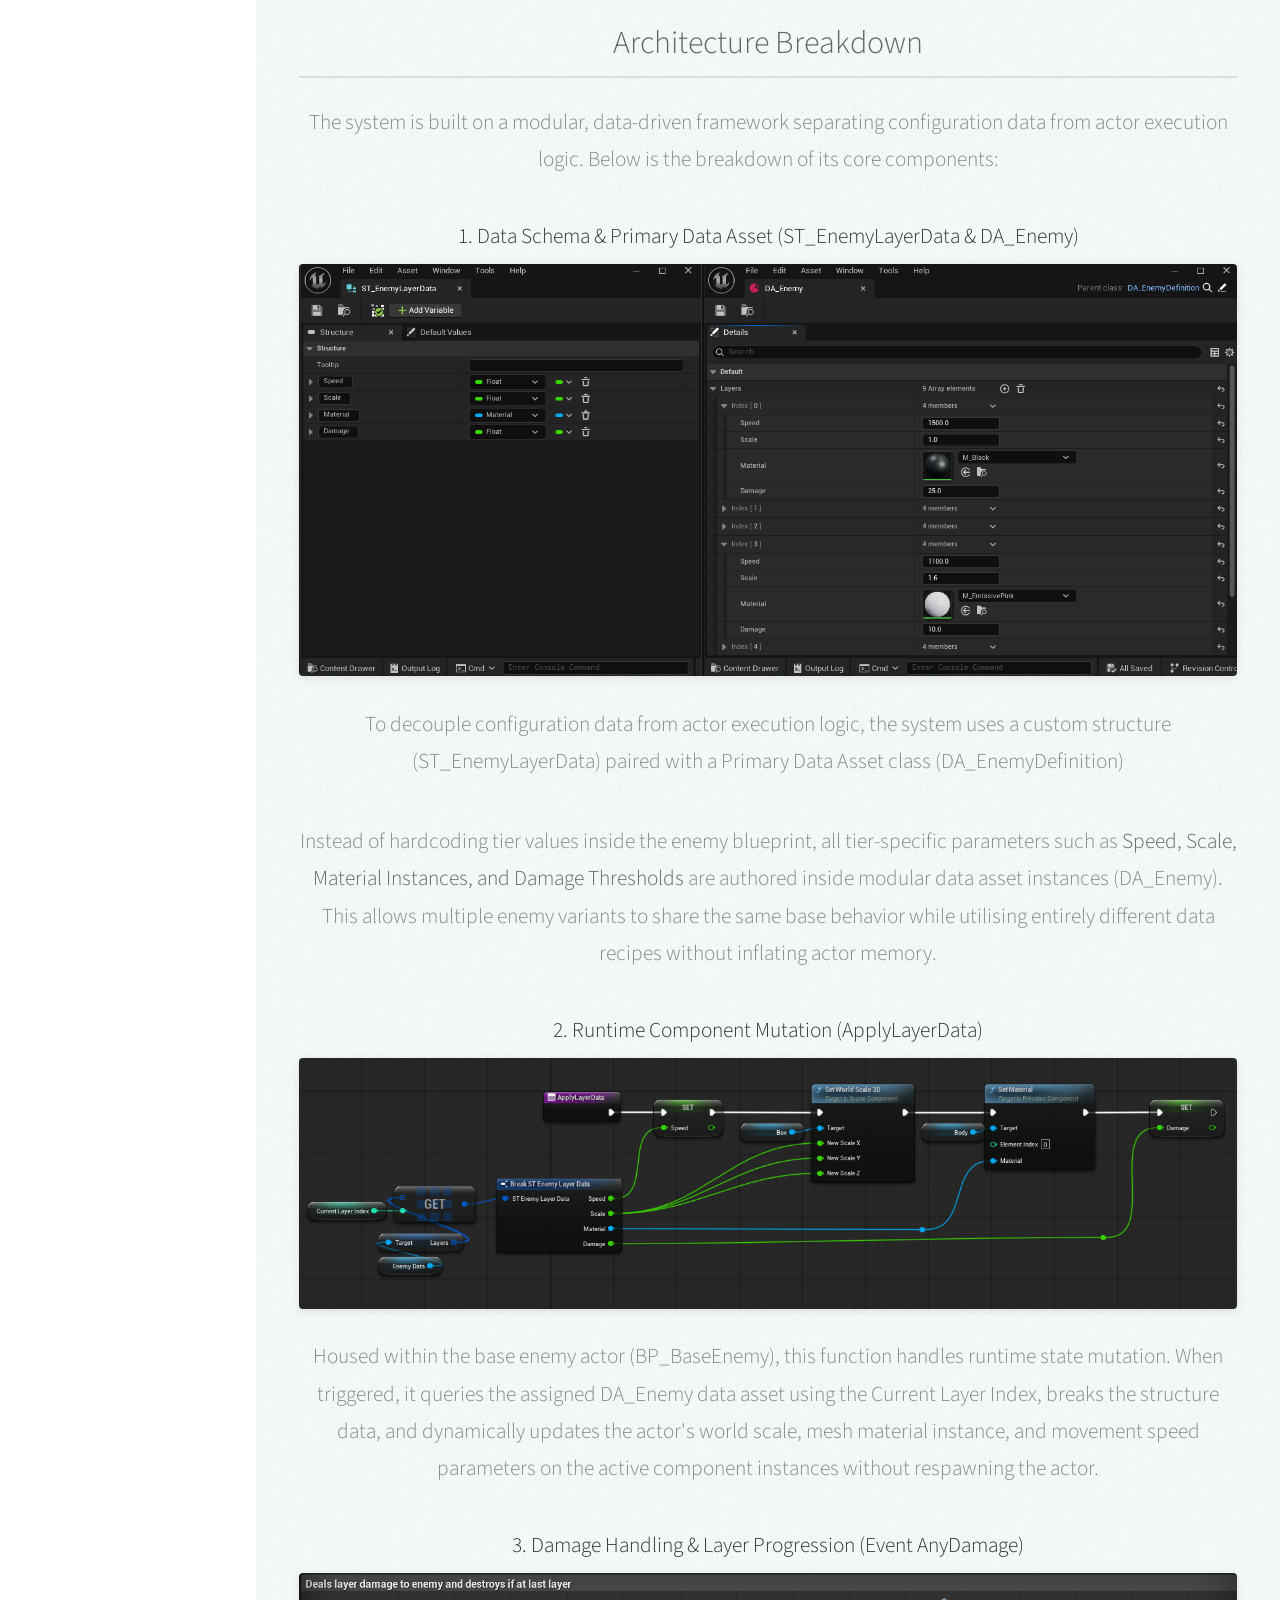
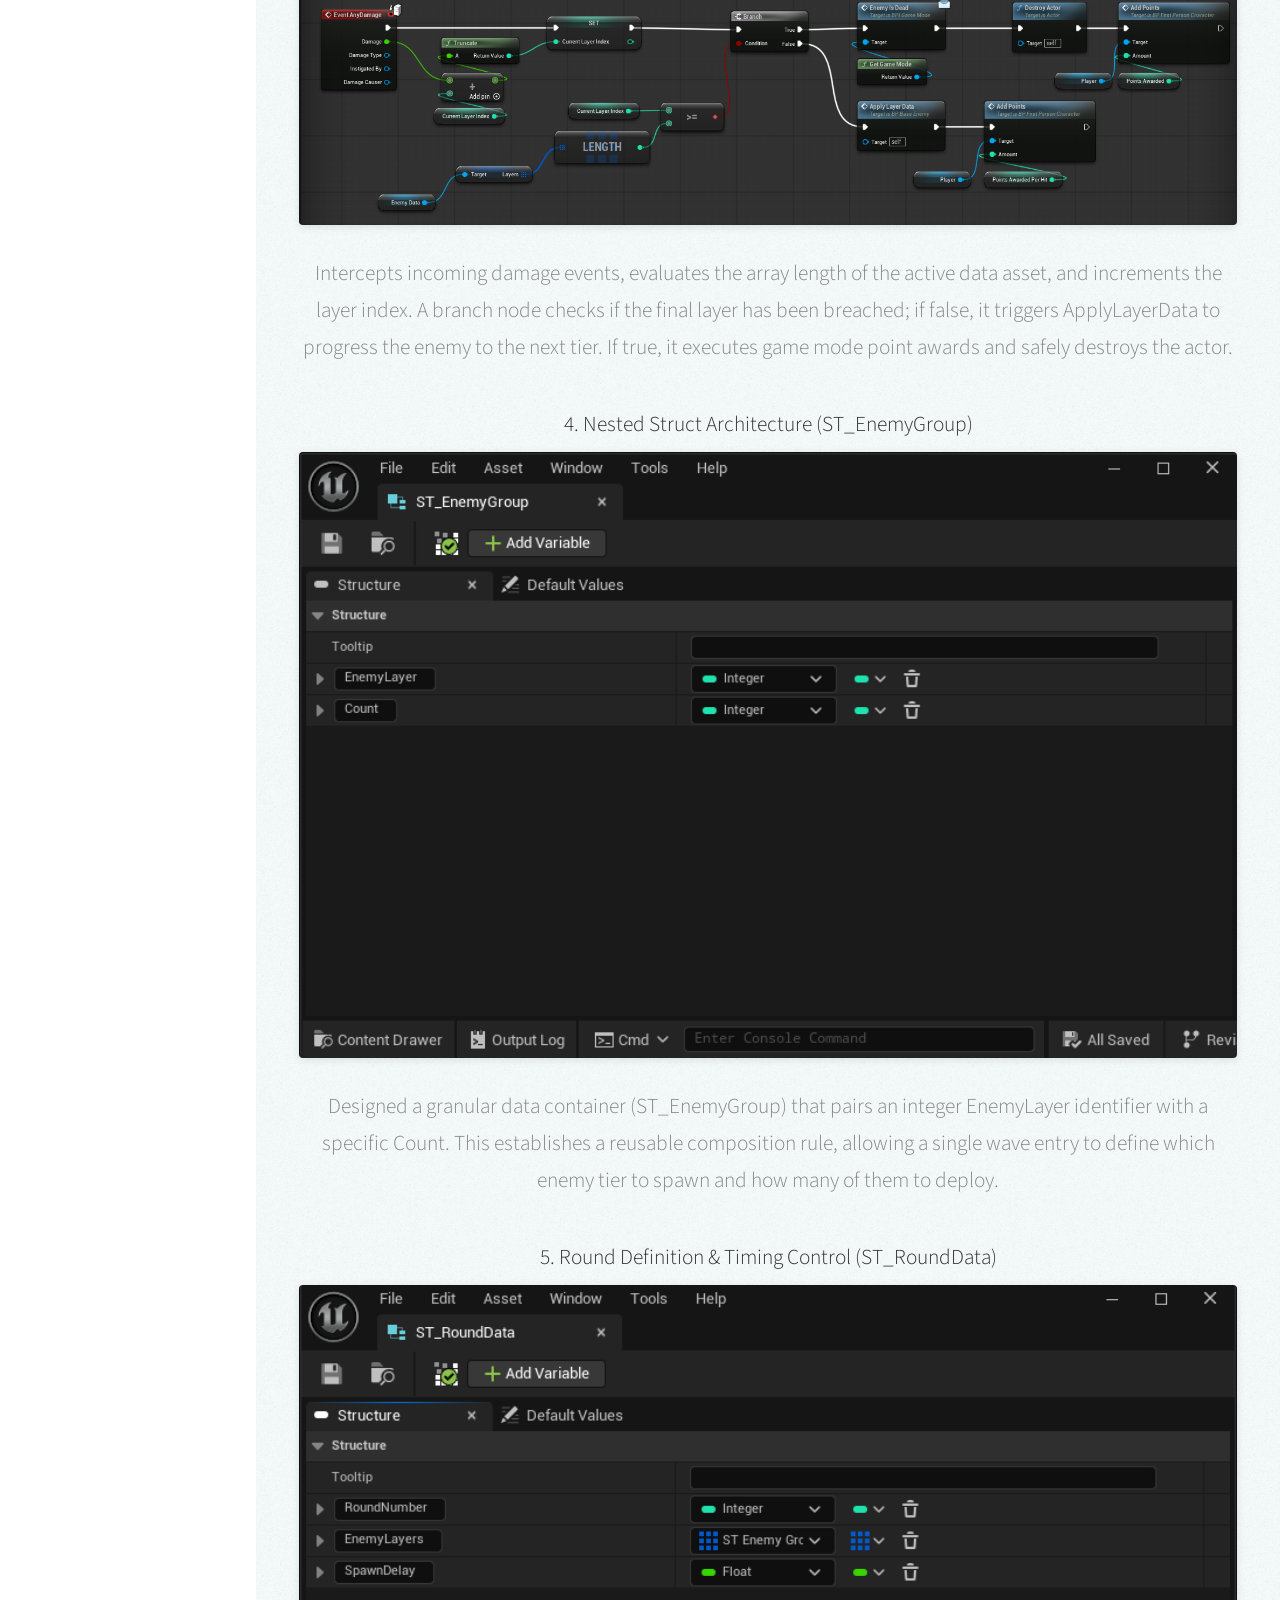
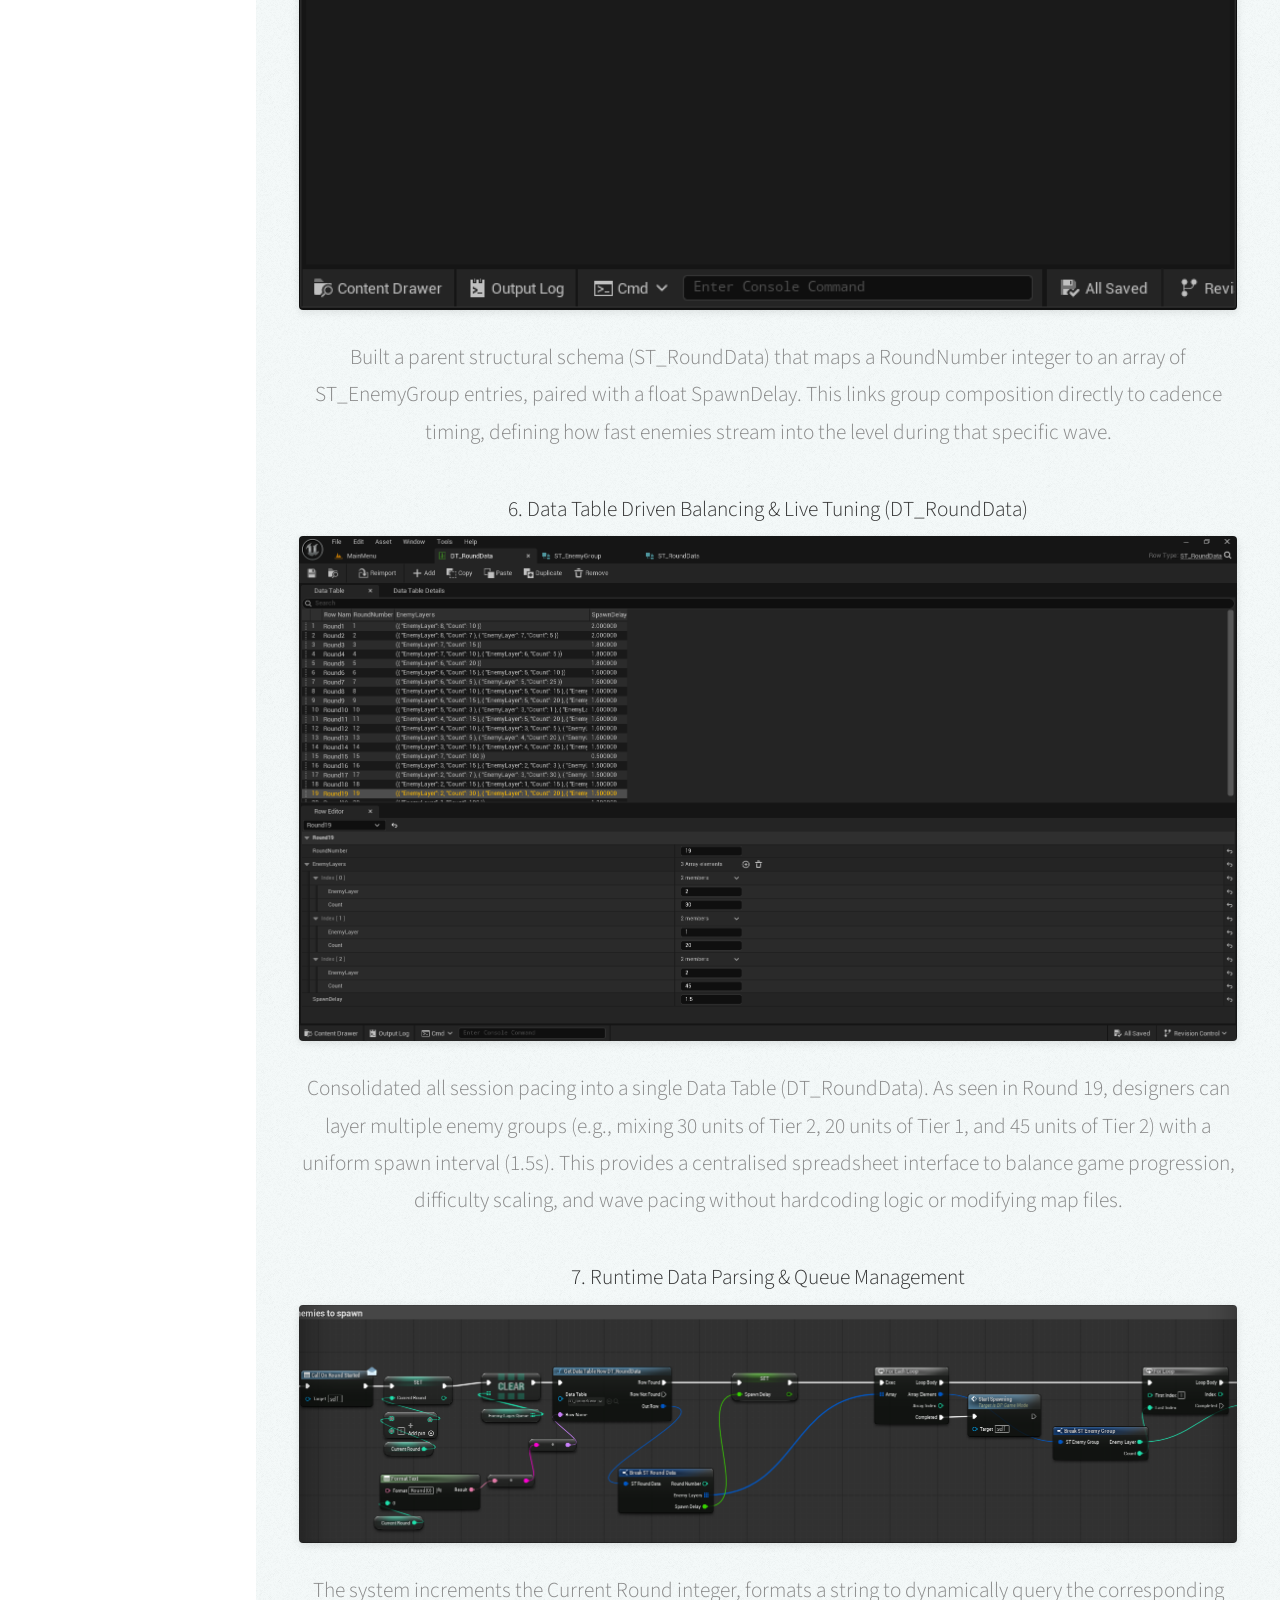
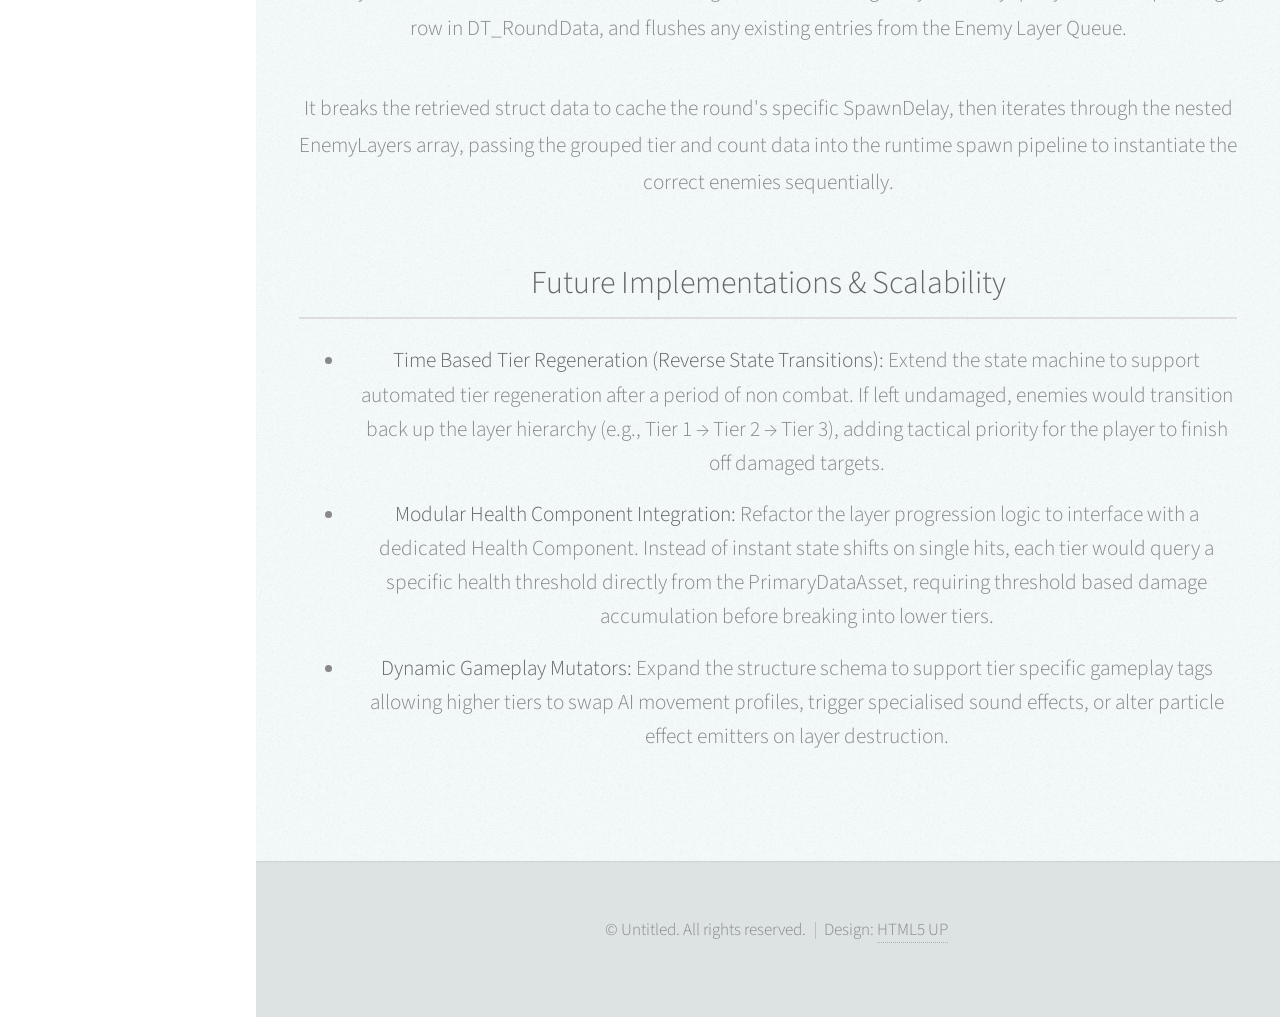
==== commit 97a6f076: "Finalised" ====
--- a/enemy-system.html
+++ b/enemy-system.html
@@ -27,10 +27,10 @@
 						<li><a href="index.html#contact" id="contact-link"><span class="icon solid fa-envelope">Contact</span></a></li>
 					</ul>
 					<div style="text-align: center; margin-top: 70px;">
-						<span class="image avatar48">
-							<img src="images/pic01.png" alt="" />
-						</span>
-					</div>
+								<span class="image" style="border-radius: 8px !important; overflow: hidden;">
+									<img src="images/pic01.png" alt="Leon Edgerton" style="border-radius: 8px !important; max-width: 250px; width: 100%; height: auto;" />
+								</span>
+							</div>
 				</nav>
 
 			</div>
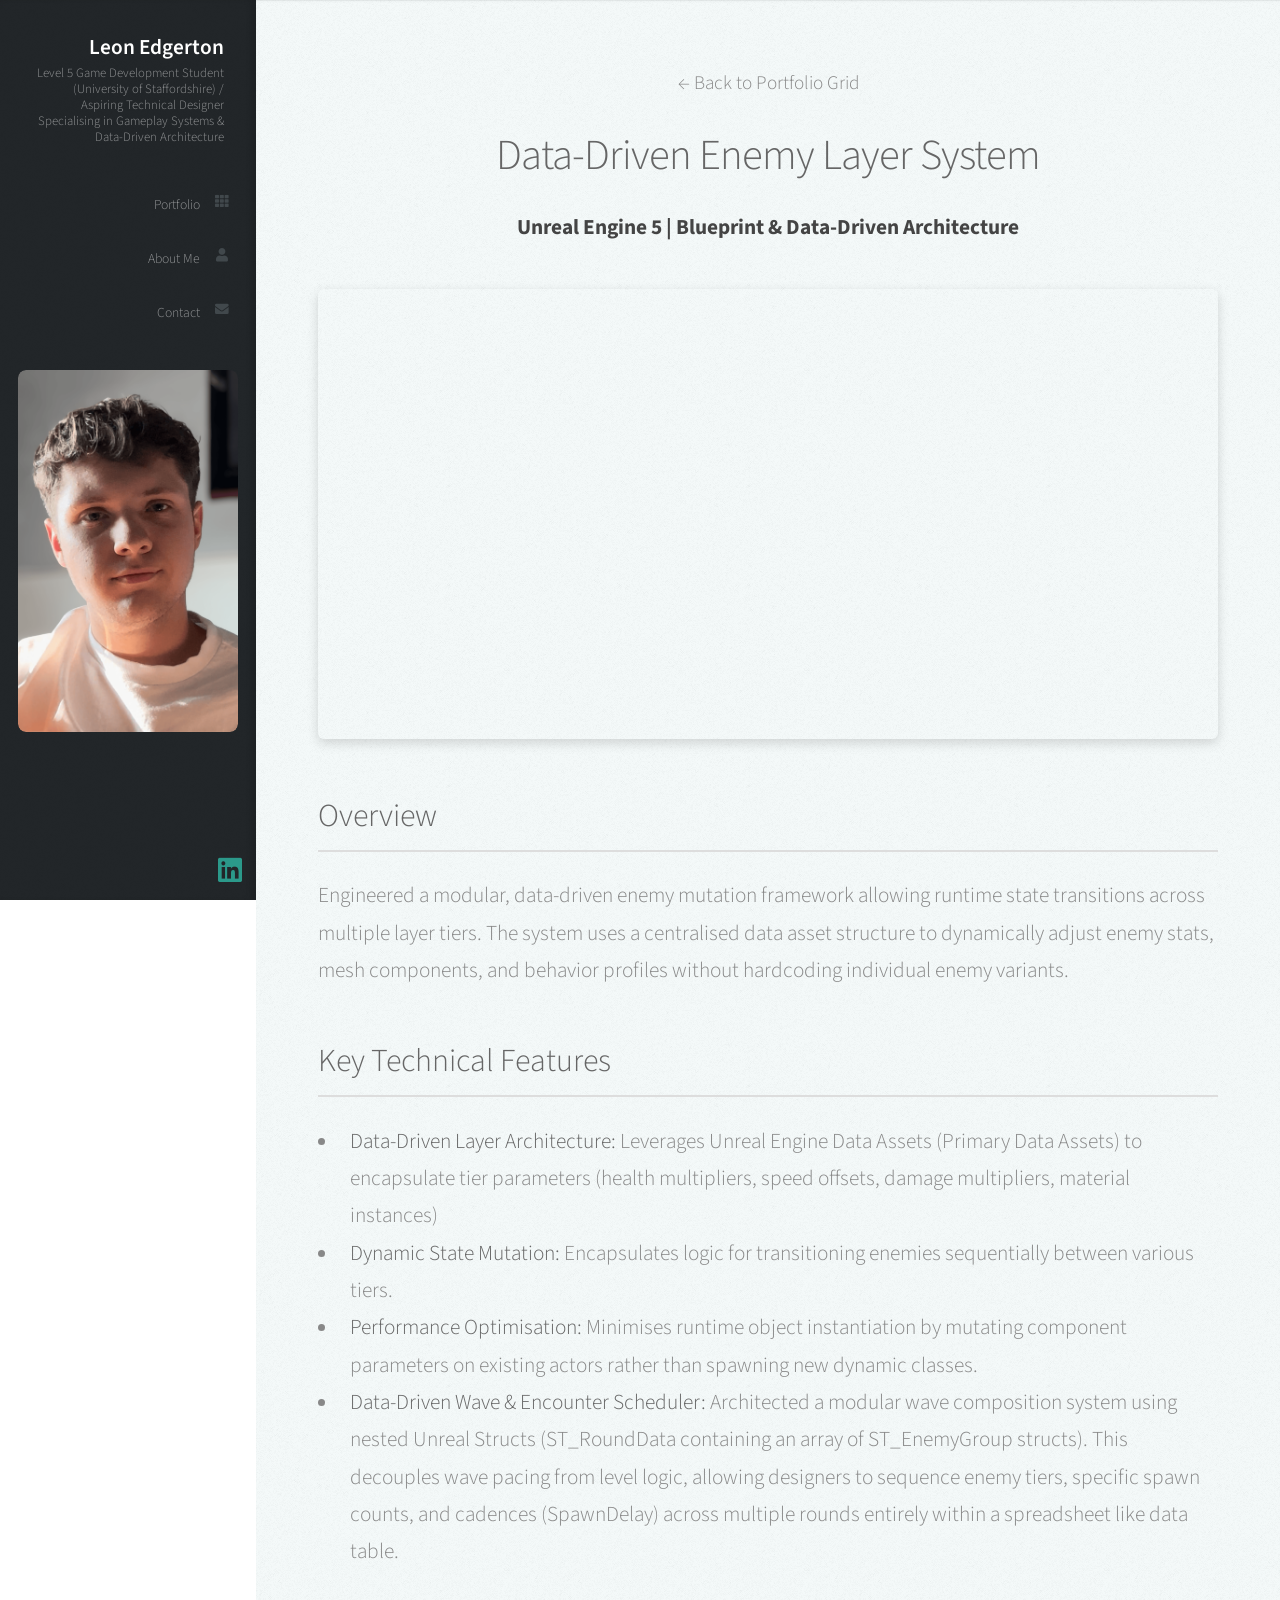
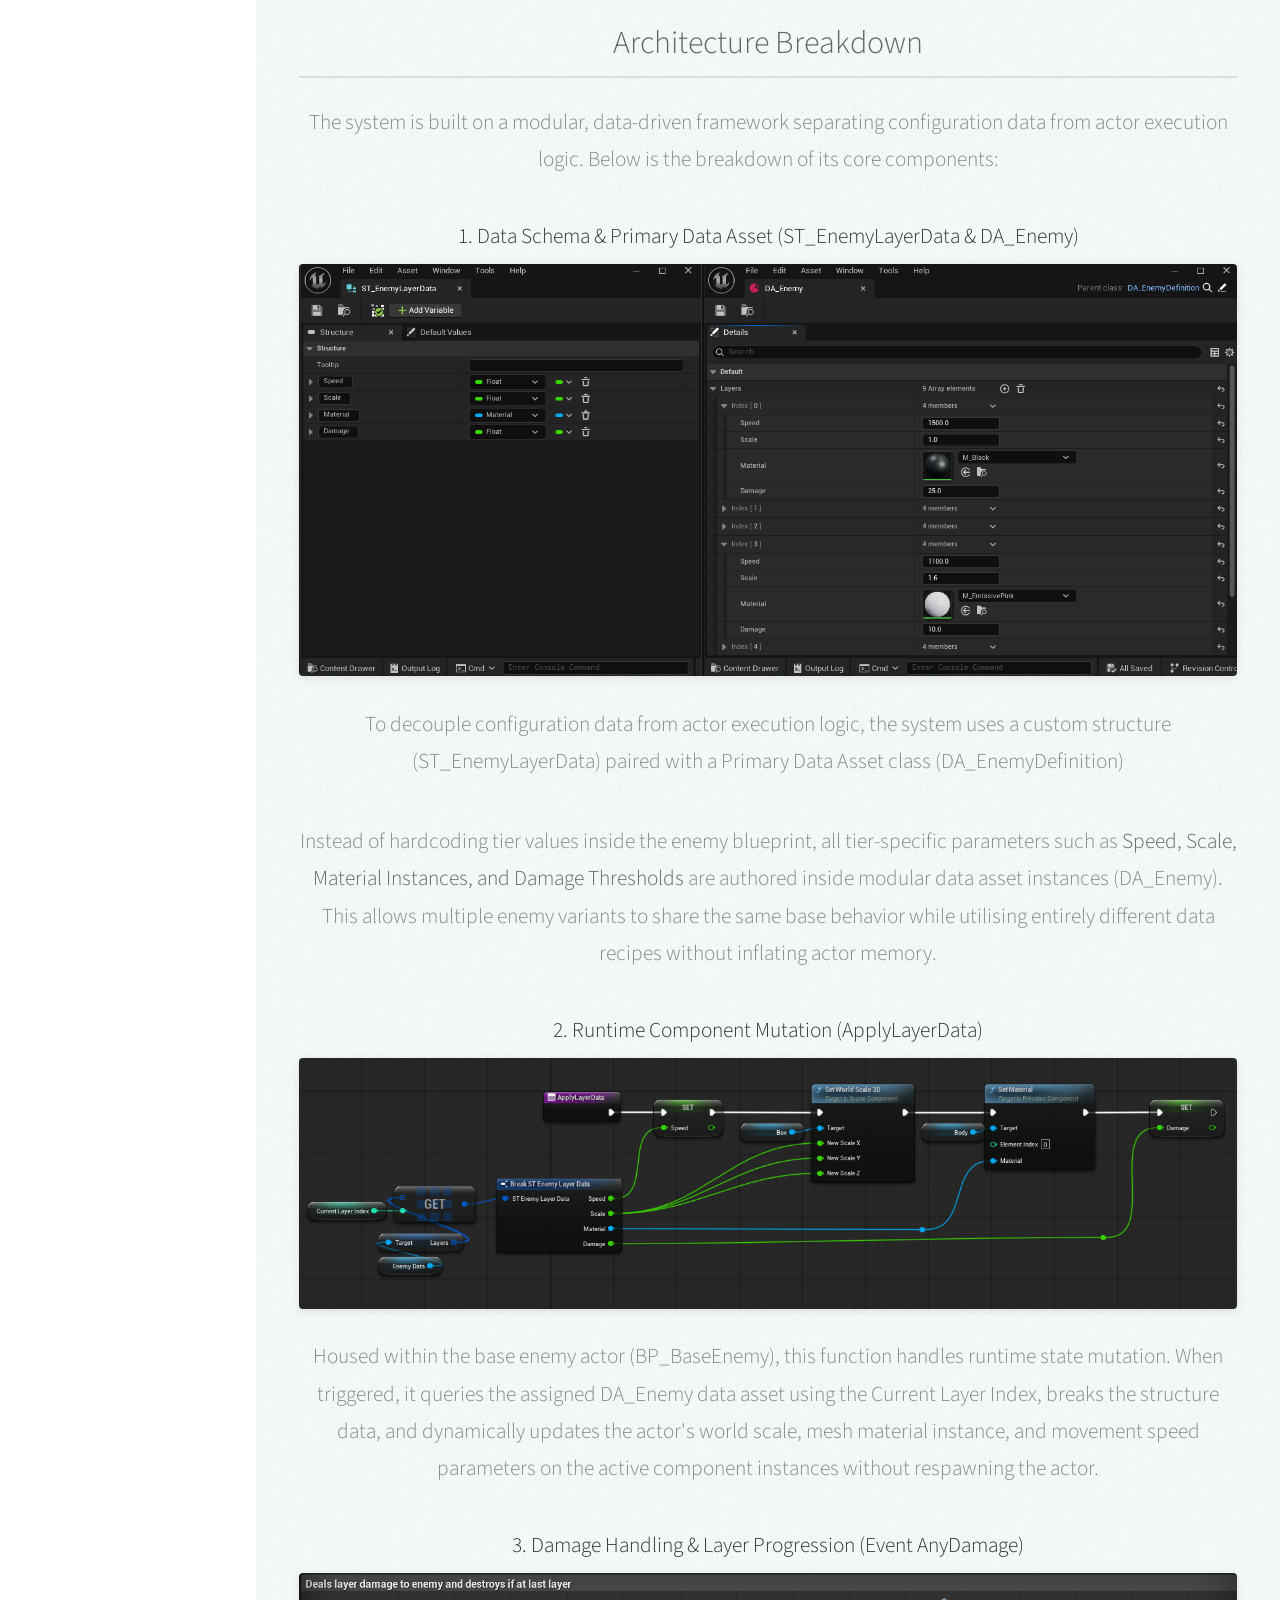
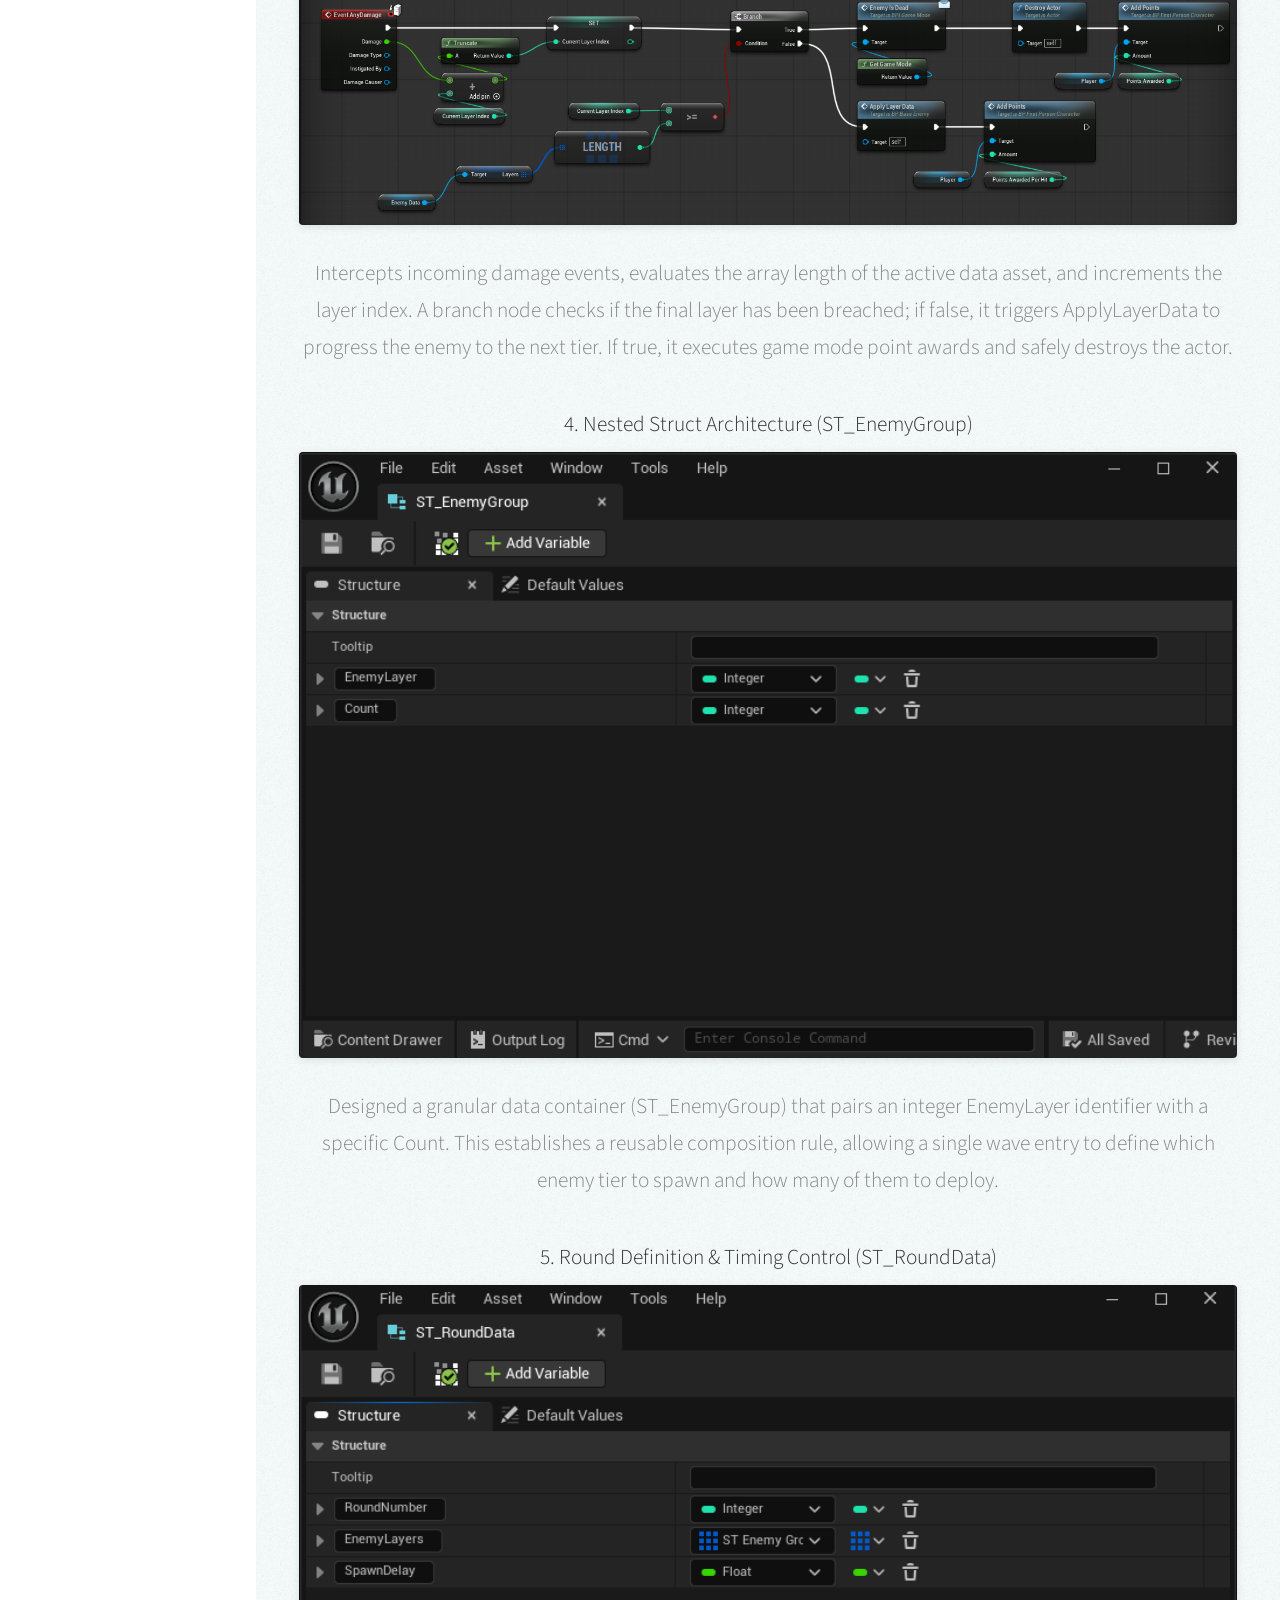
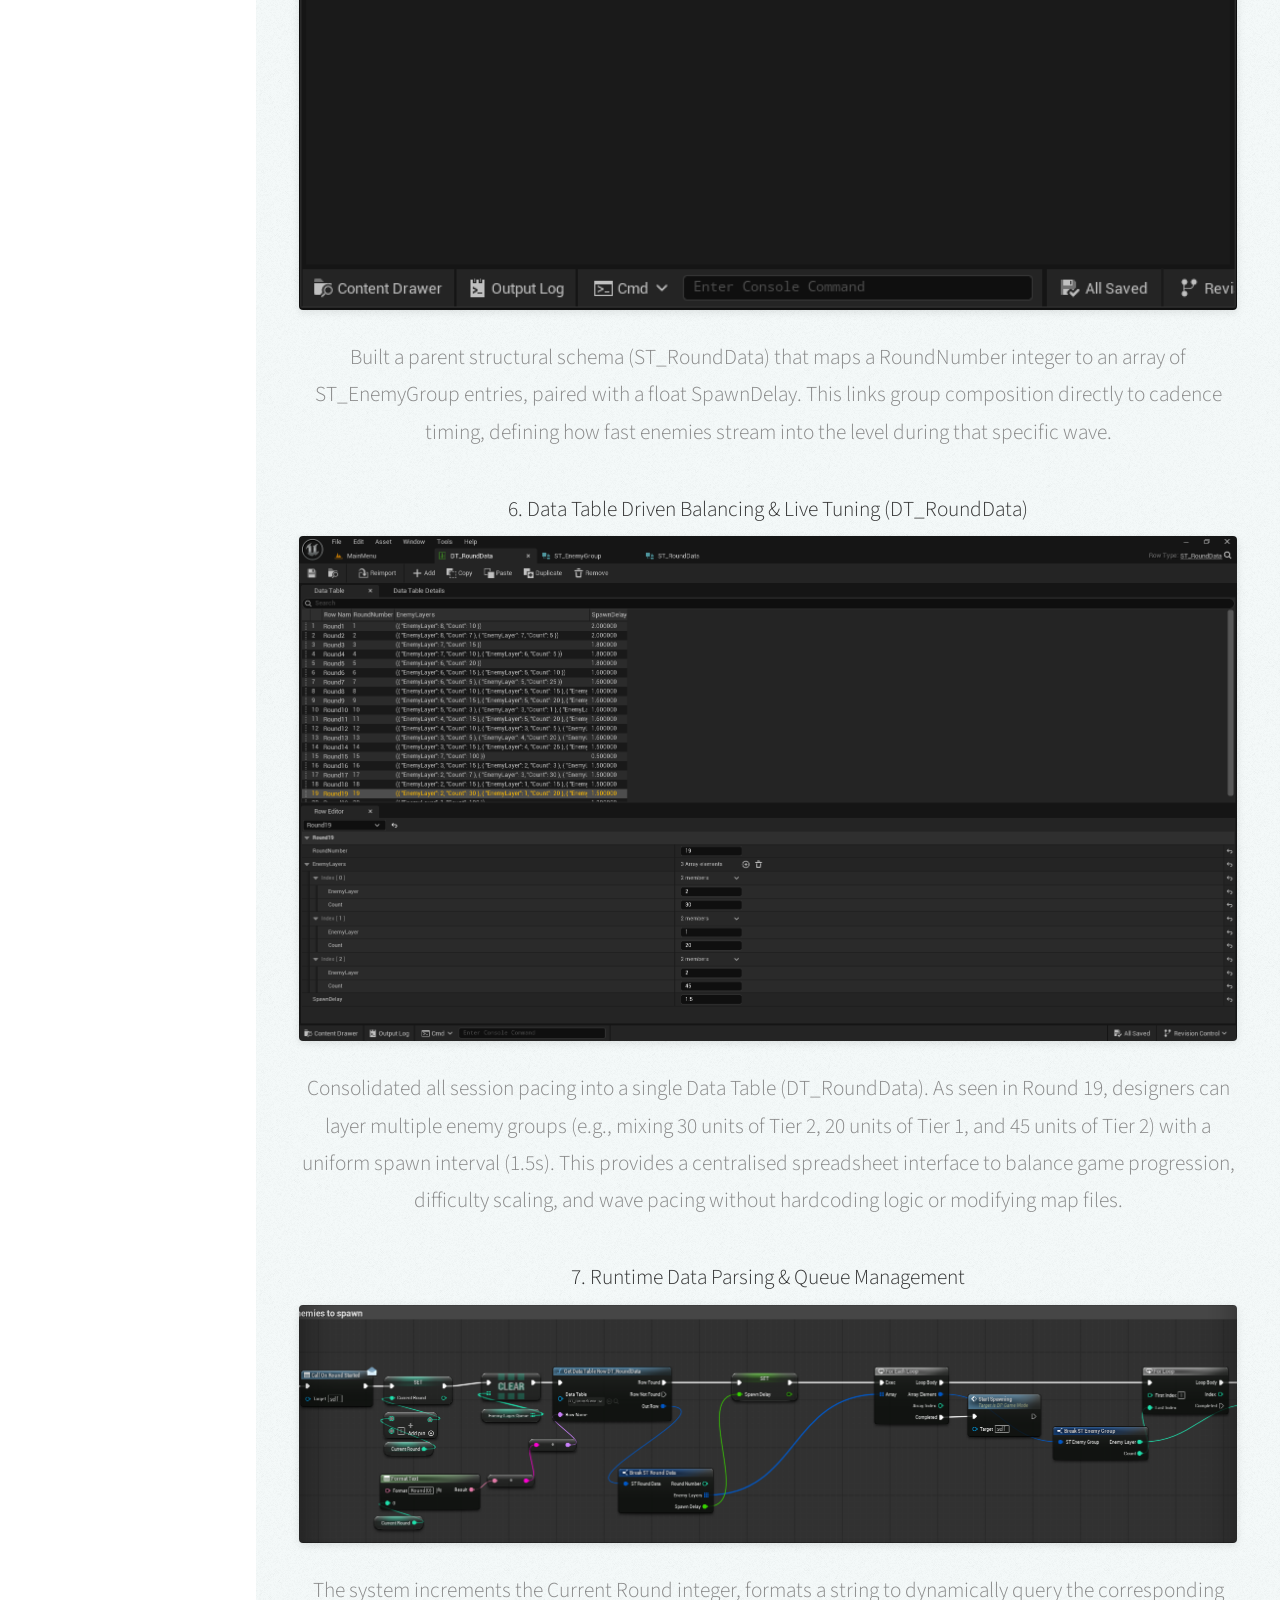
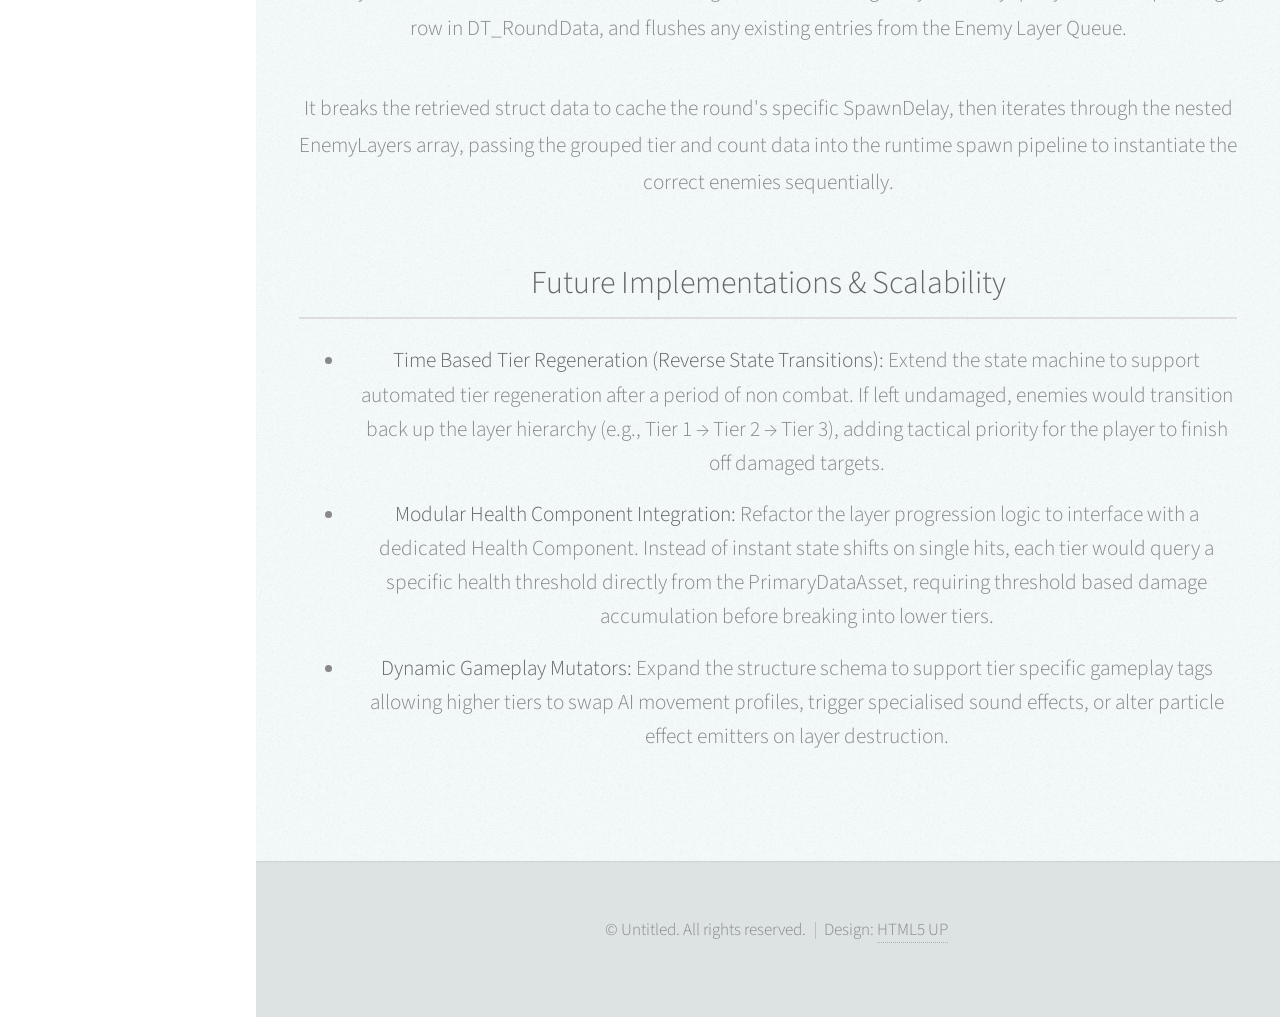
==== commit ee46147c: "Update" ====
--- a/enemy-system.html
+++ b/enemy-system.html
@@ -26,9 +26,9 @@
 						<li><a href="index.html#about" id="about-link"><span class="icon solid fa-user">About Me</span></a></li>
 						<li><a href="index.html#contact" id="contact-link"><span class="icon solid fa-envelope">Contact</span></a></li>
 					</ul>
-					<div style="text-align: center; margin-top: 70px;">
+					<div style="text-align: center; margin-top: 30px;">
 								<span class="image" style="border-radius: 8px !important; overflow: hidden;">
-									<img src="images/pic01.png" alt="Leon Edgerton" style="border-radius: 8px !important; max-width: 250px; width: 100%; height: auto;" />
+									<img src="images/Portfolio_Photo.png" alt="Leon Edgerton" style="border-radius: 8px !important; max-width: 220px; width: 100%; height: auto;" />
 								</span>
 							</div>
 				</nav>
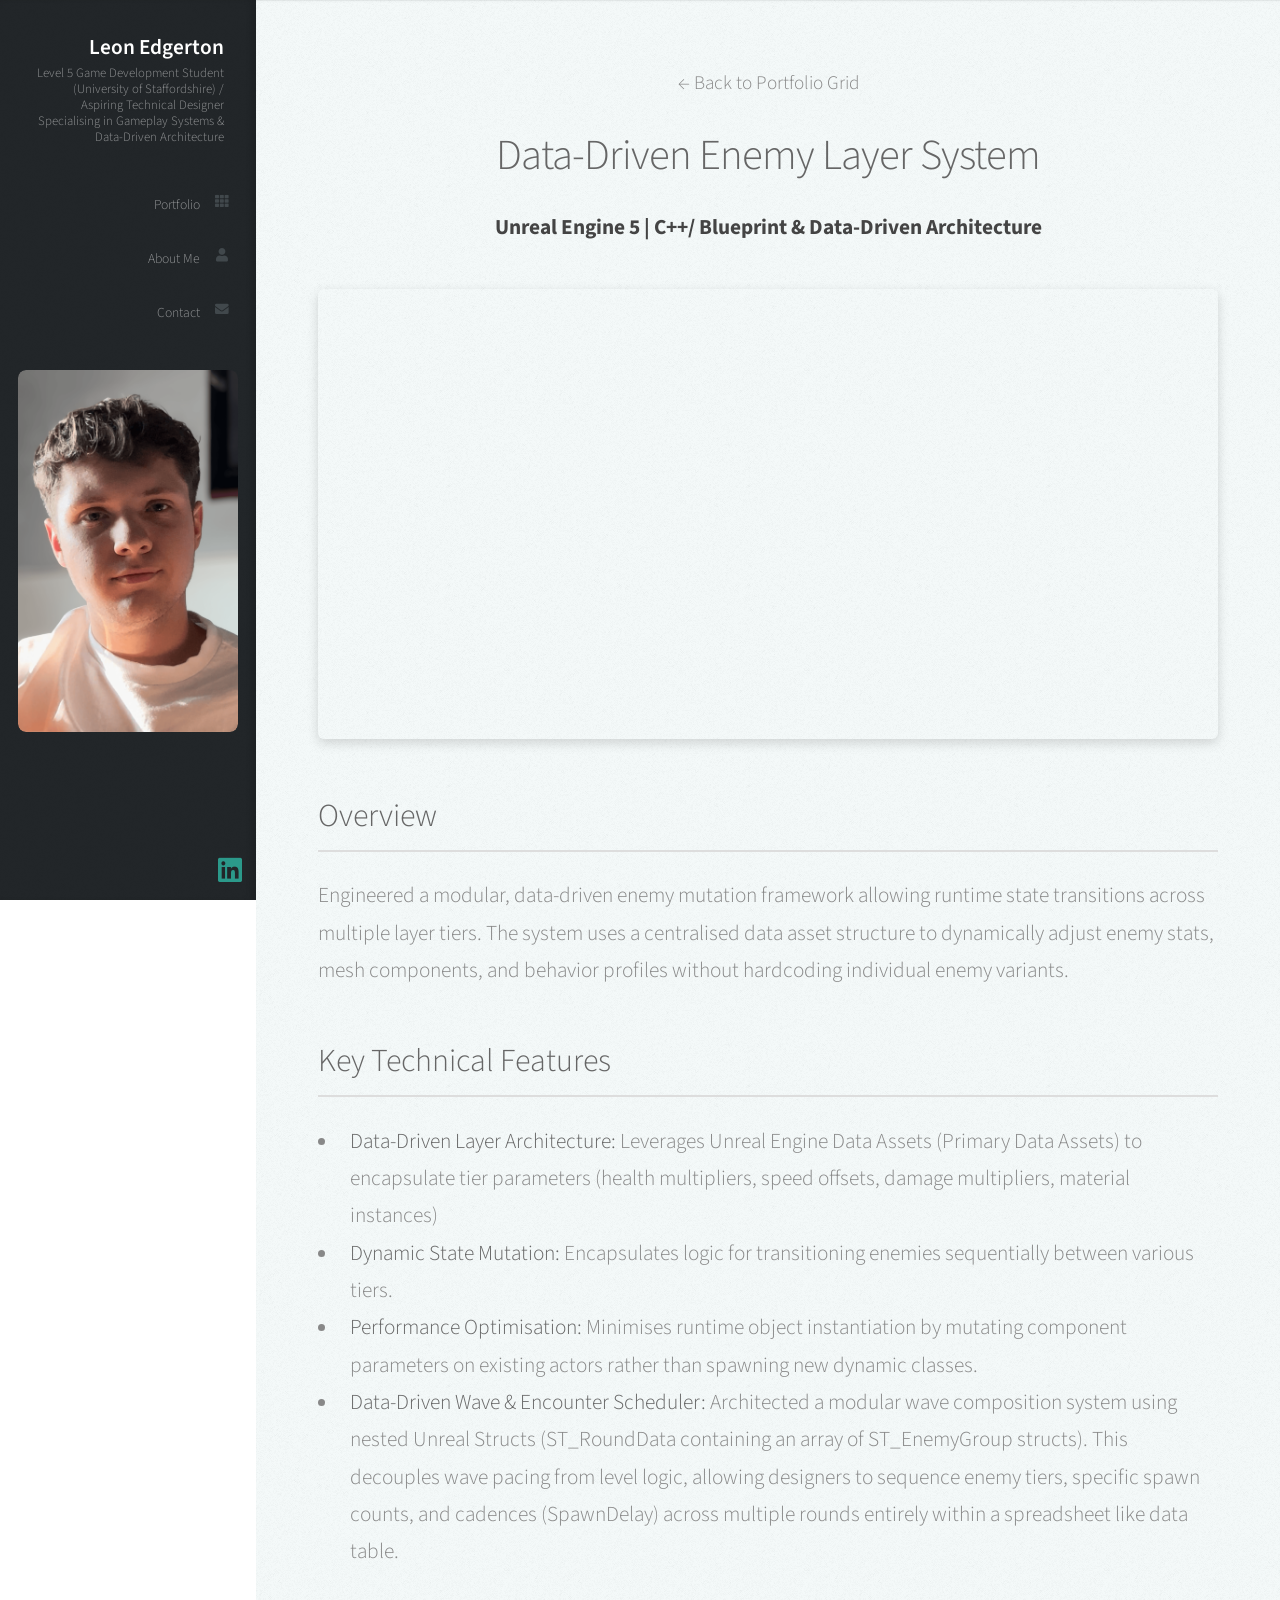
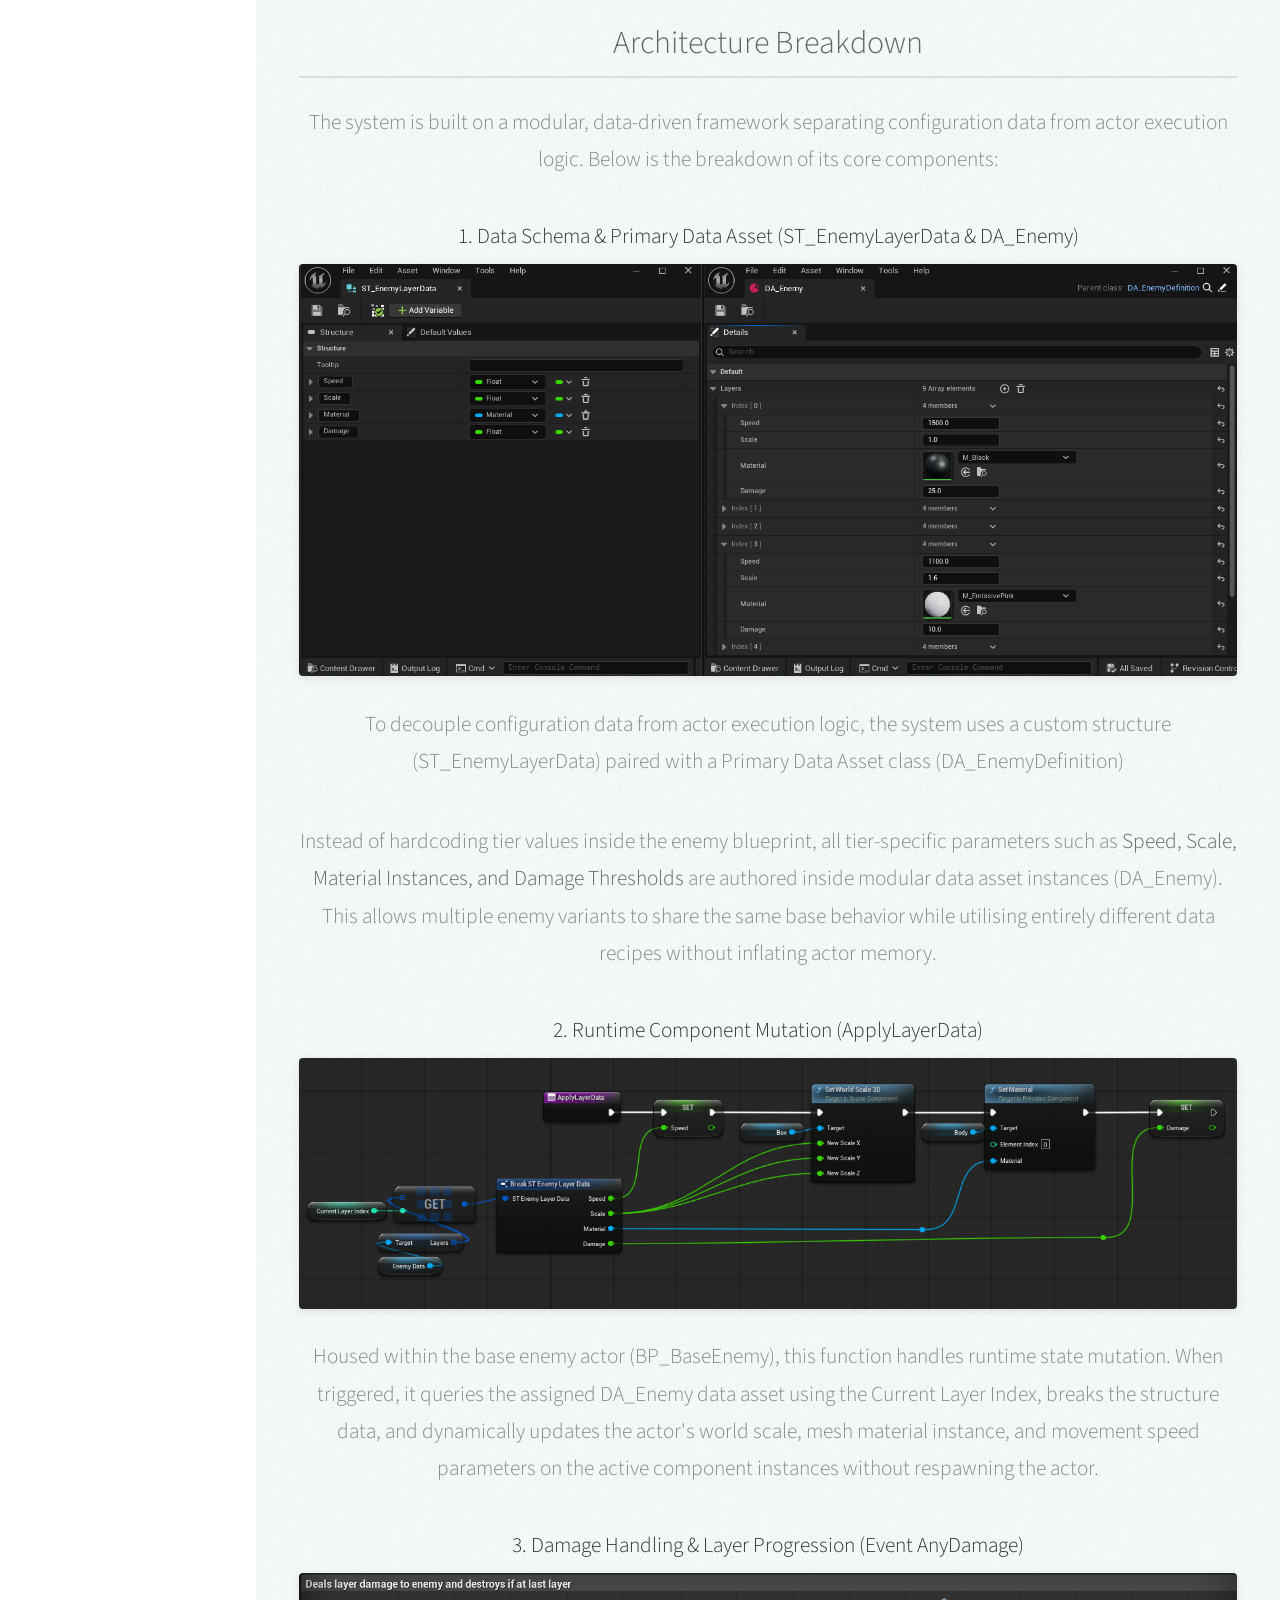
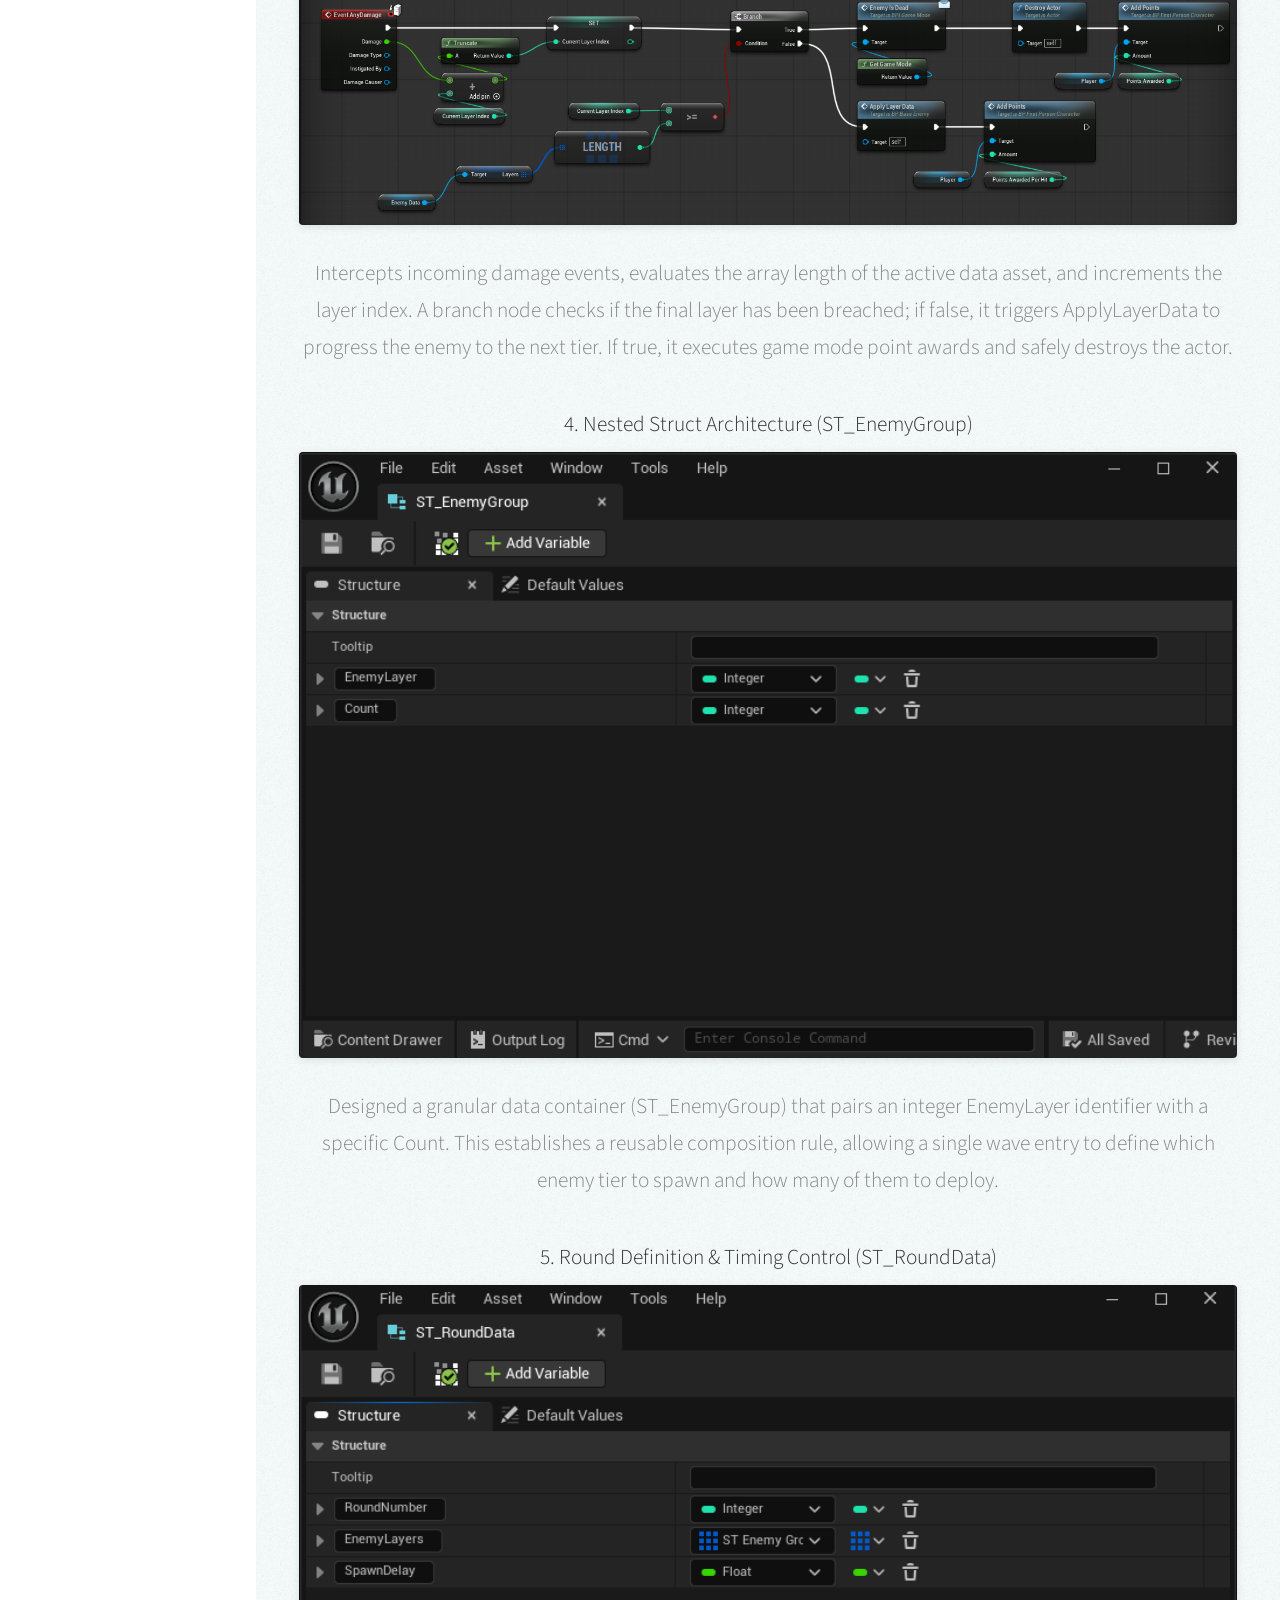
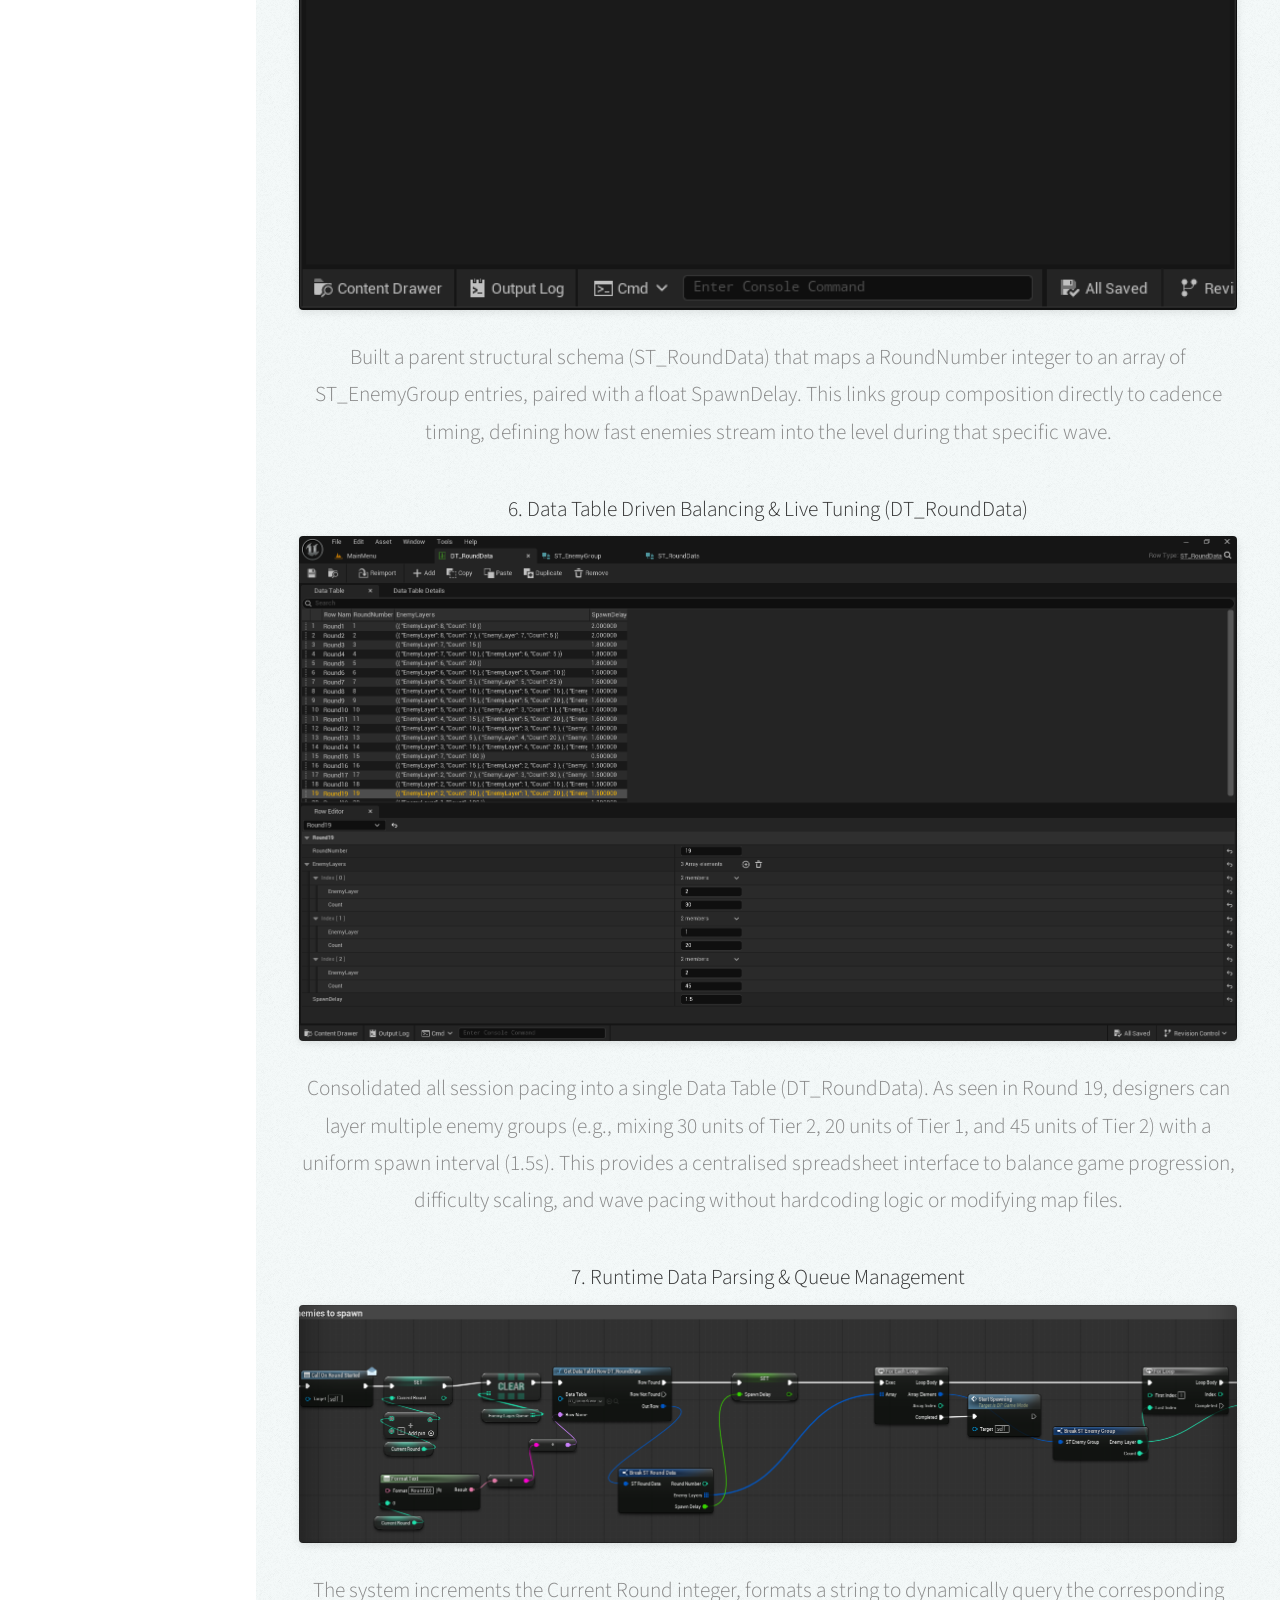
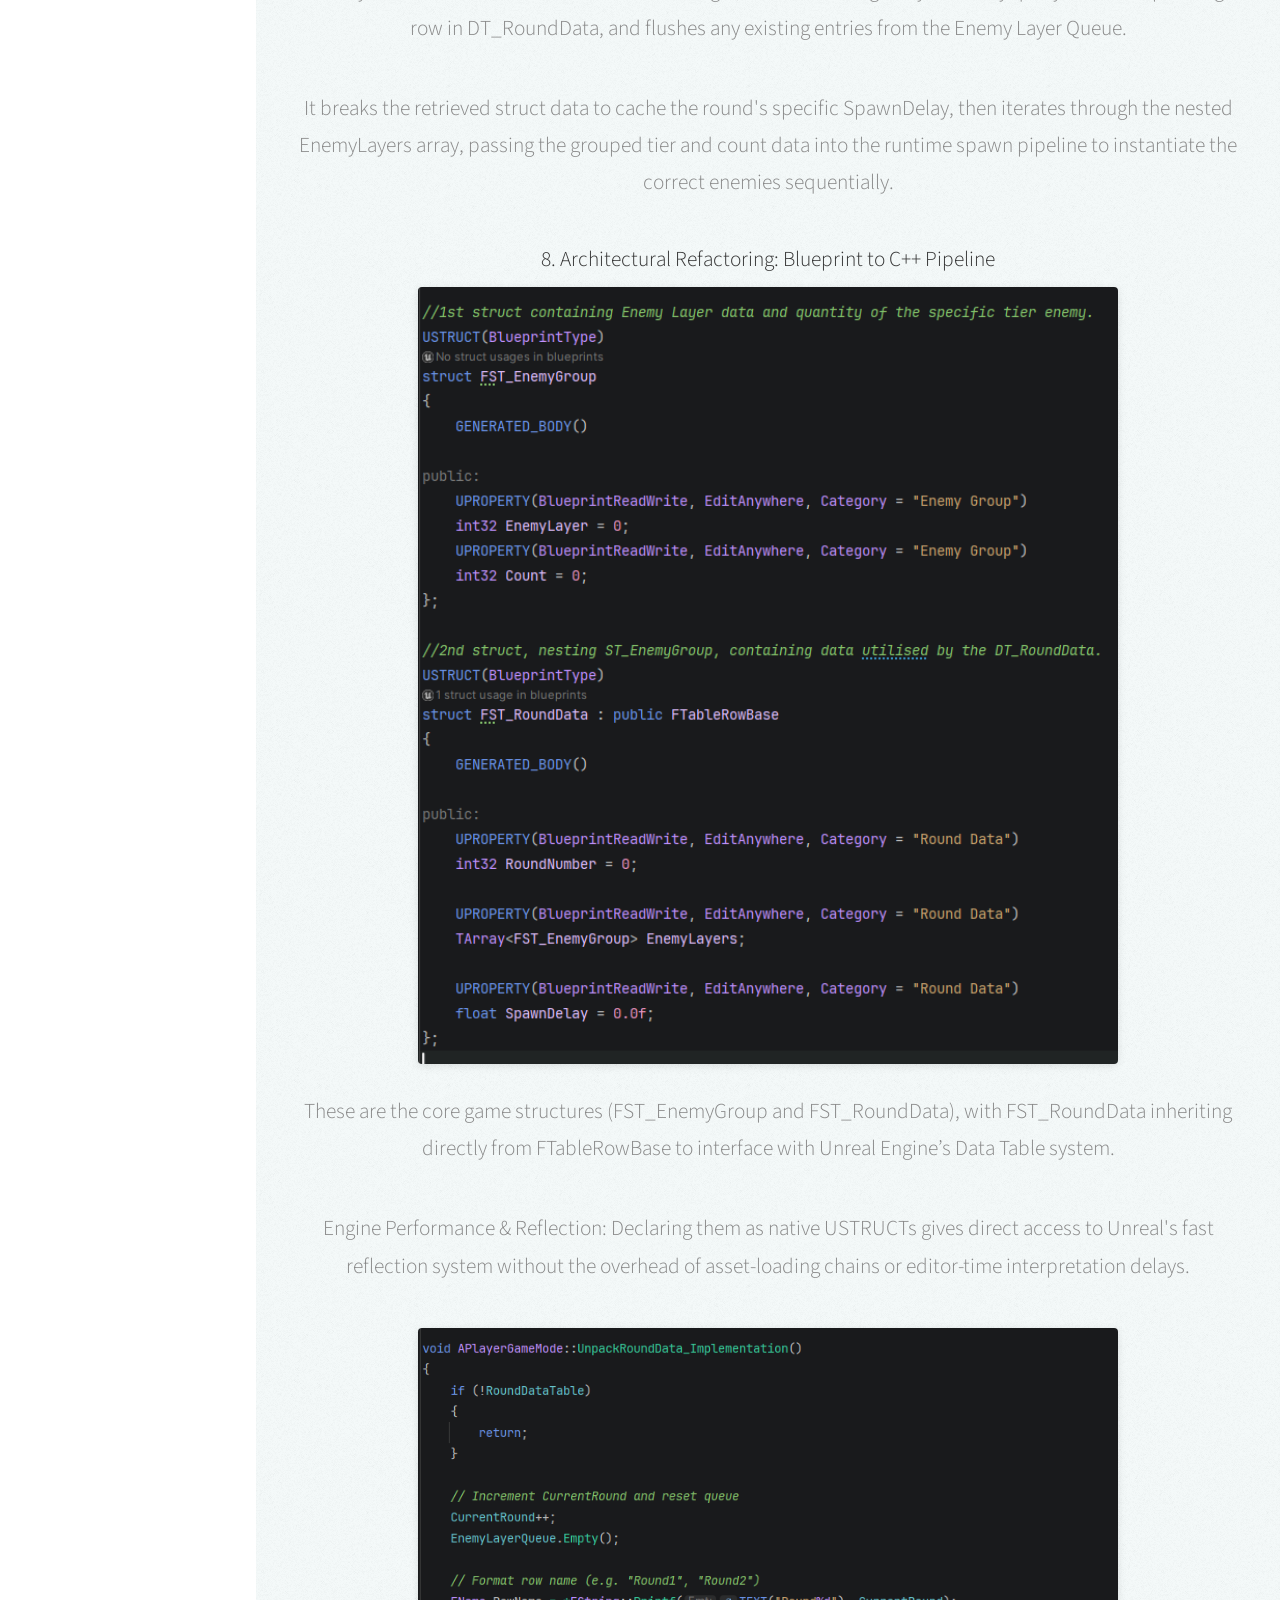
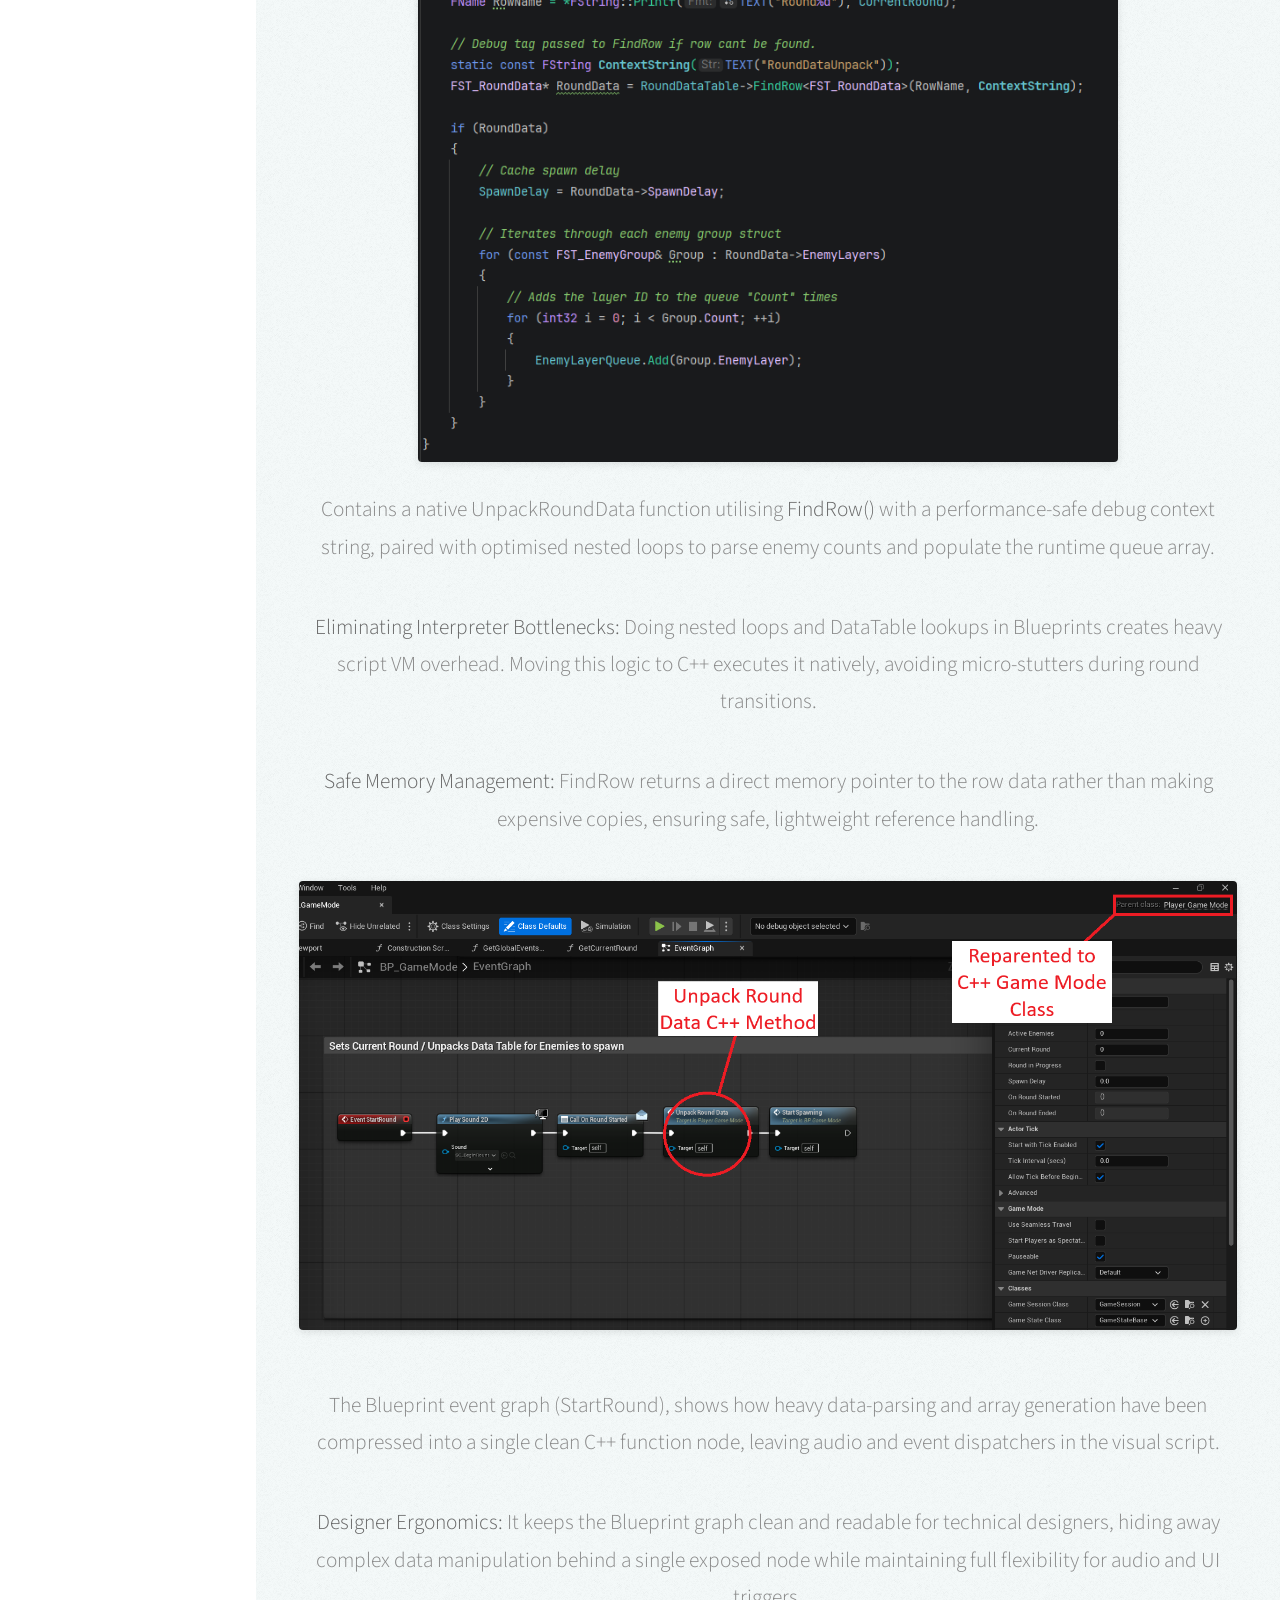
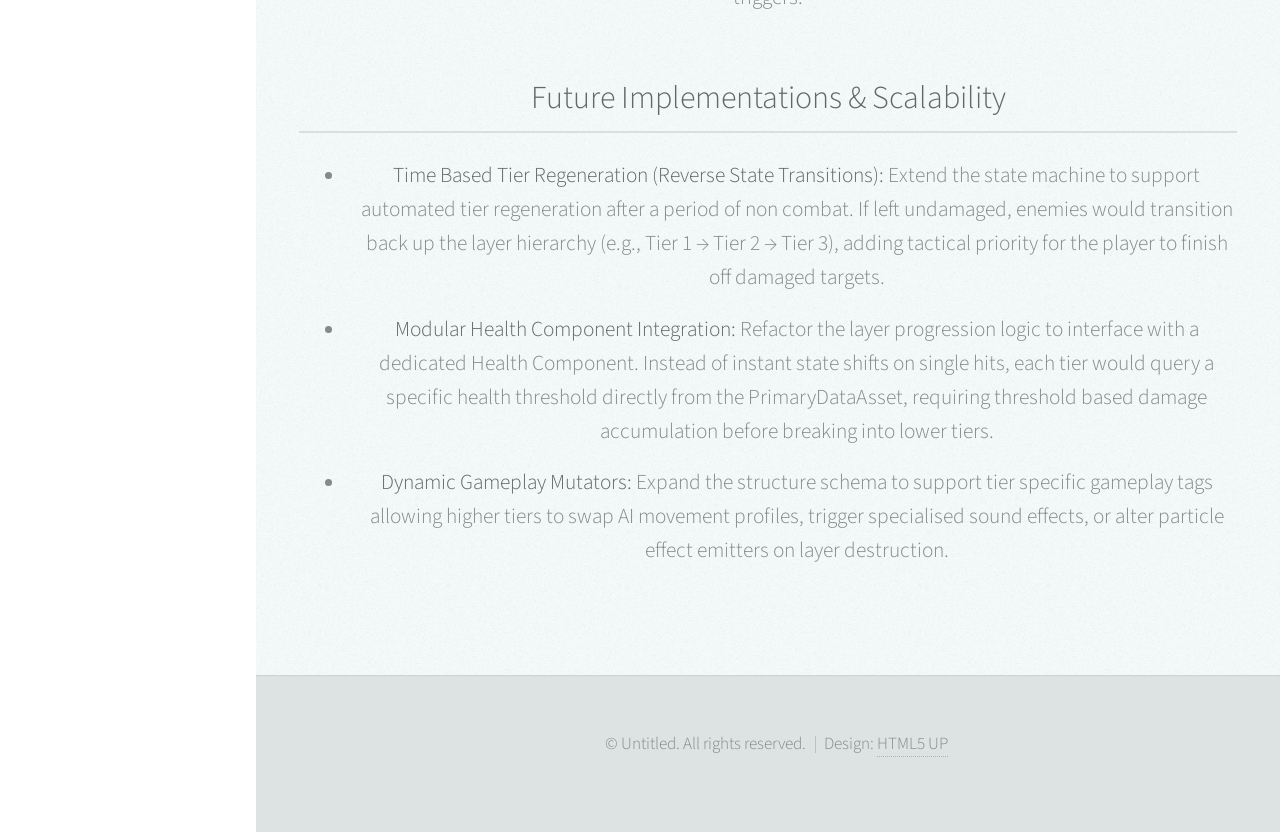
==== commit 53097d08: "Updated" ====
--- a/enemy-system.html
+++ b/enemy-system.html
@@ -53,7 +53,7 @@
 					<header>
 						<a href="index.html#portfolio" style="border-bottom: none; font-size: 0.9em;">&larr; Back to Portfolio Grid</a>
 						<h2 style="margin-top: 0.5em; margin-bottom: 0.2em;">Data-Driven Enemy Layer System</h2>
-						<p style="color: #444; font-weight: bold;">Unreal Engine 5 | Blueprint &amp; Data-Driven Architecture</p>
+						<p style="color: #444; font-weight: bold;">Unreal Engine 5 | C++/ Blueprint &amp; Data-Driven Architecture</p>
 					</header>
 
 					<!-- HERO CLIP / VIDEO SECTION -->
@@ -163,6 +163,36 @@
 						<p>
 							It breaks the retrieved struct data to cache the round's specific SpawnDelay, then iterates through the nested EnemyLayers array, passing the grouped tier and count data into the runtime spawn pipeline to instantiate the correct enemies sequentially.
 						</p>
+					</div>
+
+					<!-- Part 8: Architectural Refactoring: Blueprint-to-C++ Pipeline -->
+					<div style="margin: 1.5em 0;">
+						<h4 style="color: #333; margin-bottom: 0.5em;">8. Architectural Refactoring: Blueprint to C++ Pipeline</h4>
+						
+						<img src="images/Structs_CPP.png" alt="Architectural Refactoring: Blueprint-to-C++ Pipeline" style= "max-width: 700px; width: 100%; border-radius: 4px; box-shadow: 0 2px 8px rgba(0,0,0,0.1); margin-bottom: 0.8em;" />
+						<p>
+							These are the core game structures (FST_EnemyGroup and FST_RoundData), with FST_RoundData inheriting directly from FTableRowBase to interface with Unreal Engine’s Data Table system.
+						</p>
+						<p>
+							Engine Performance & Reflection: Declaring them as native USTRUCTs gives direct access to Unreal's fast reflection system without the overhead of asset-loading chains or editor-time interpretation delays.
+						</p>
+						<img src="images/UnpackData.png" alt="Architectural Refactoring: Blueprint-to-C++ Pipeline" style= "max-width: 700px; width: 100%; border-radius: 4px; box-shadow: 0 2px 8px rgba(0,0,0,0.1); margin-bottom: 0.8em;" />
+						<p>
+							Contains a native UnpackRoundData function utilising <strong> FindRow<T>() </strong> with a performance-safe debug context string, paired with optimised nested loops to parse enemy counts and populate the runtime queue array.
+						<p>
+						<p>
+							<strong>Eliminating Interpreter Bottlenecks:</strong> Doing nested loops and DataTable lookups in Blueprints creates heavy script VM overhead. Moving this logic to C++ executes it natively, avoiding micro-stutters during round transitions.
+						<p>
+						<p>
+							<strong>Safe Memory Management:</strong> FindRow returns a direct memory pointer to the row data rather than making expensive copies, ensuring safe, lightweight reference handling.
+						<p>
+						<img src="images/Refactored_Blueprint.png" alt="Architectural Refactoring: Blueprint-to-C++ Pipeline" style= "max-width: 1300px; width: 100%; border-radius: 4px; box-shadow: 0 2px 8px rgba(0,0,0,0.1); margin-bottom: 0.1em;" />
+						<p>
+							The Blueprint event graph (StartRound), shows how heavy data-parsing and array generation have been compressed into a single clean C++ function node, leaving audio and event dispatchers in the visual script.
+						<p>
+						<p>
+							<strong>Designer Ergonomics:</strong> It keeps the Blueprint graph clean and readable for technical designers, hiding away complex data manipulation behind a single exposed node while maintaining full flexibility for audio and UI triggers.
+						<p>
 					</div>
 					
 					<!-- Part 8: Future Implementations & Scalability-->
